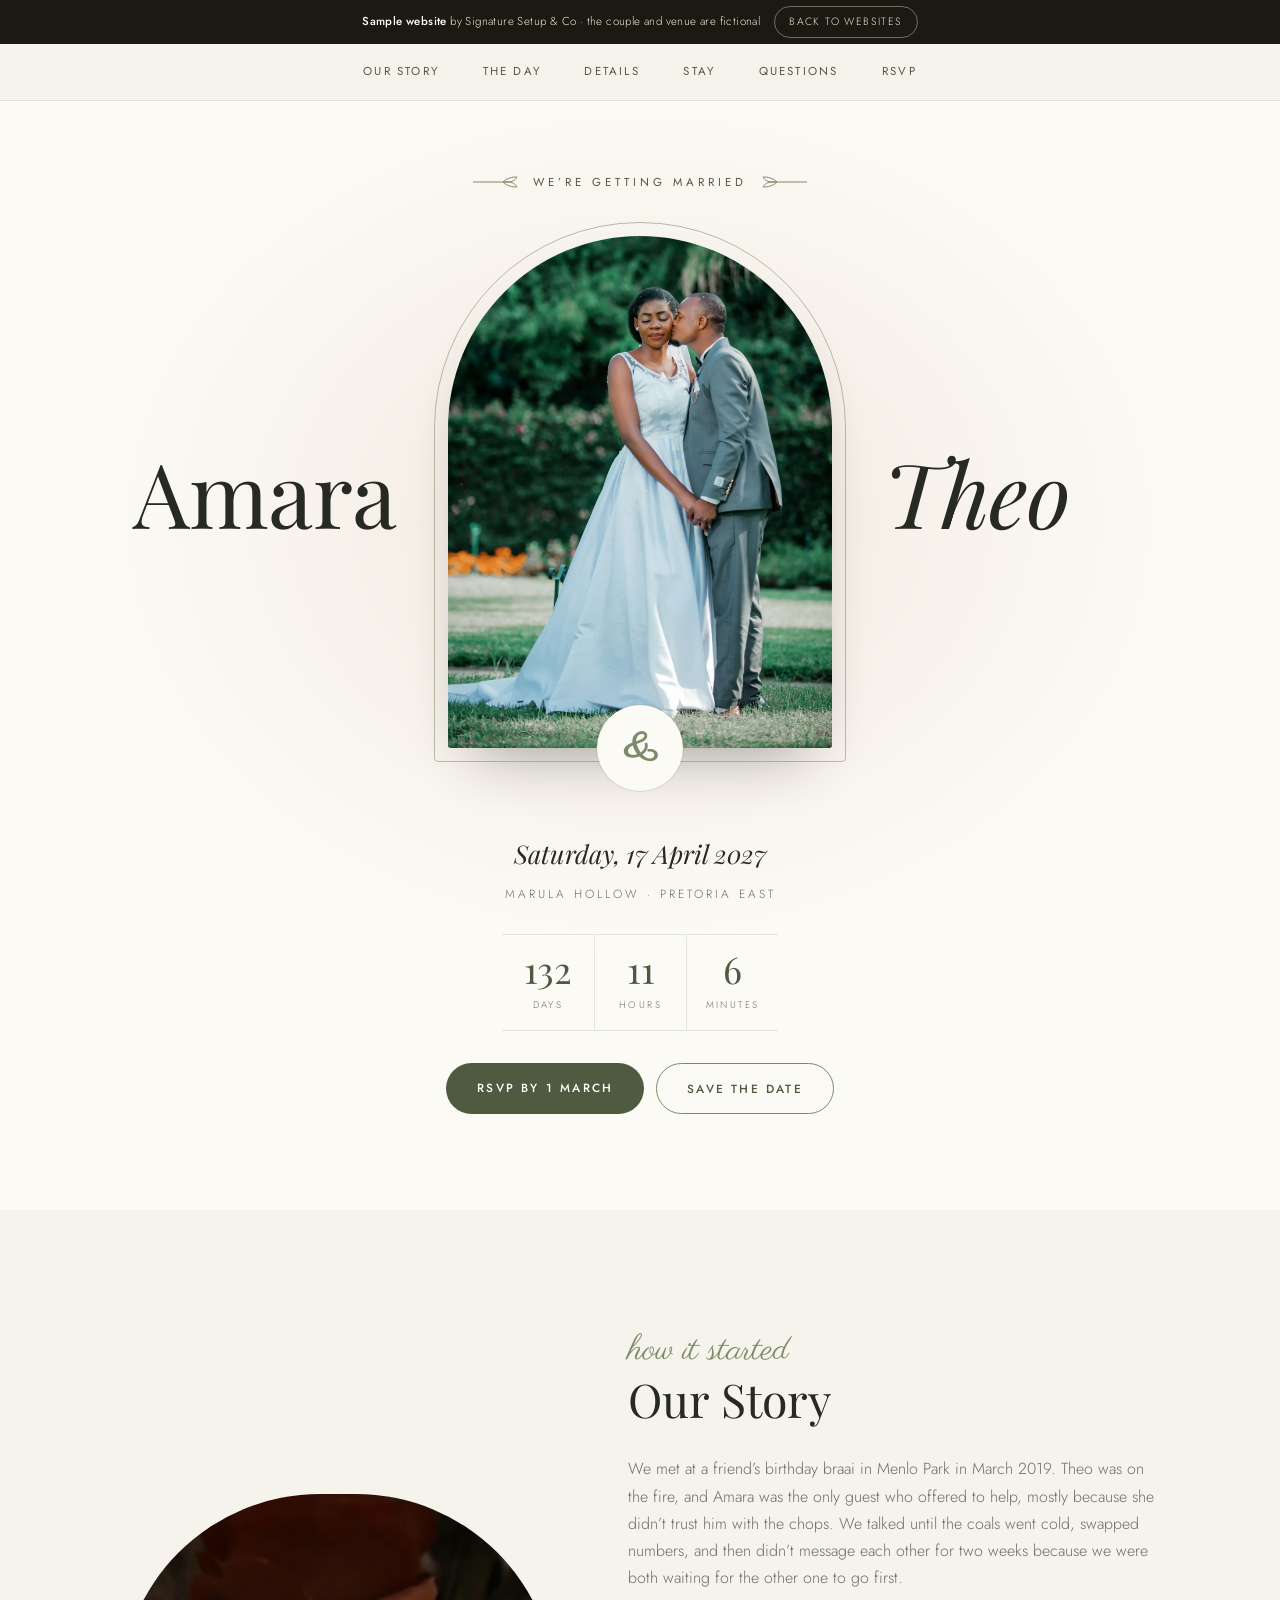
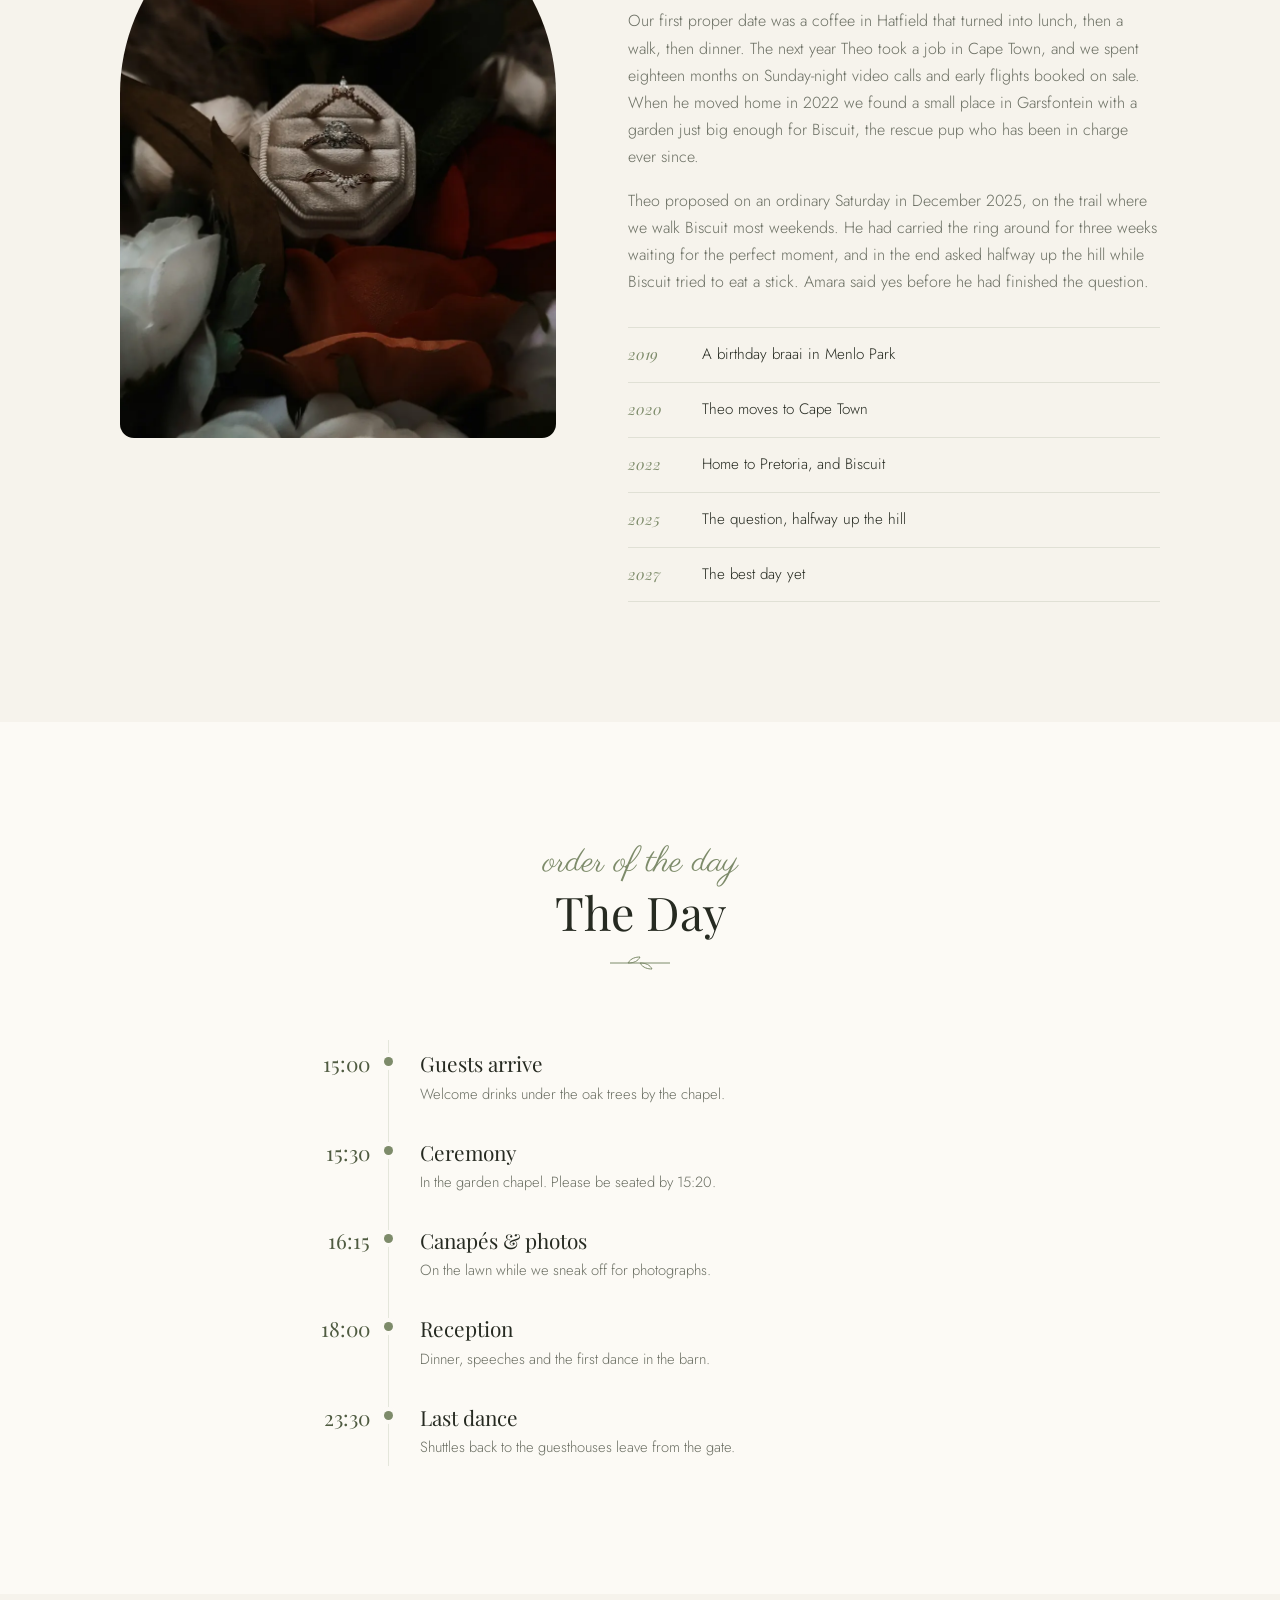
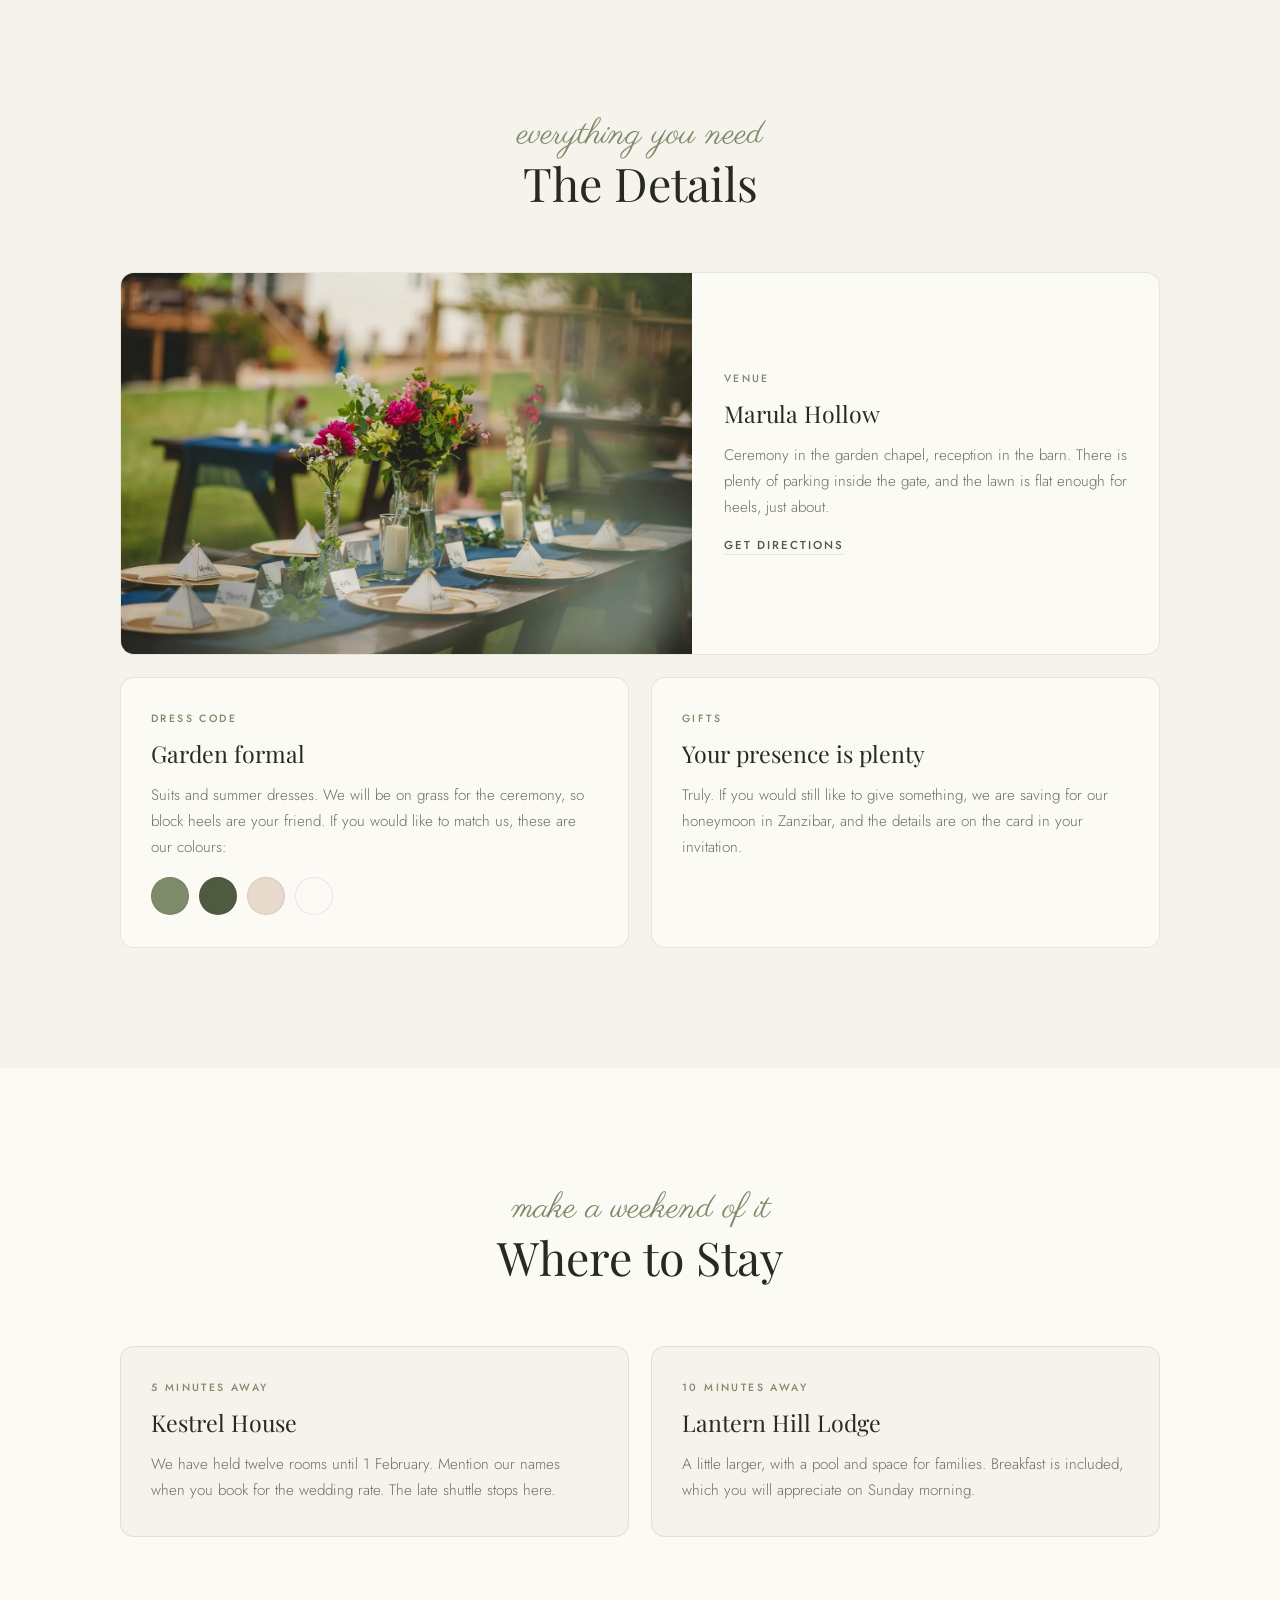
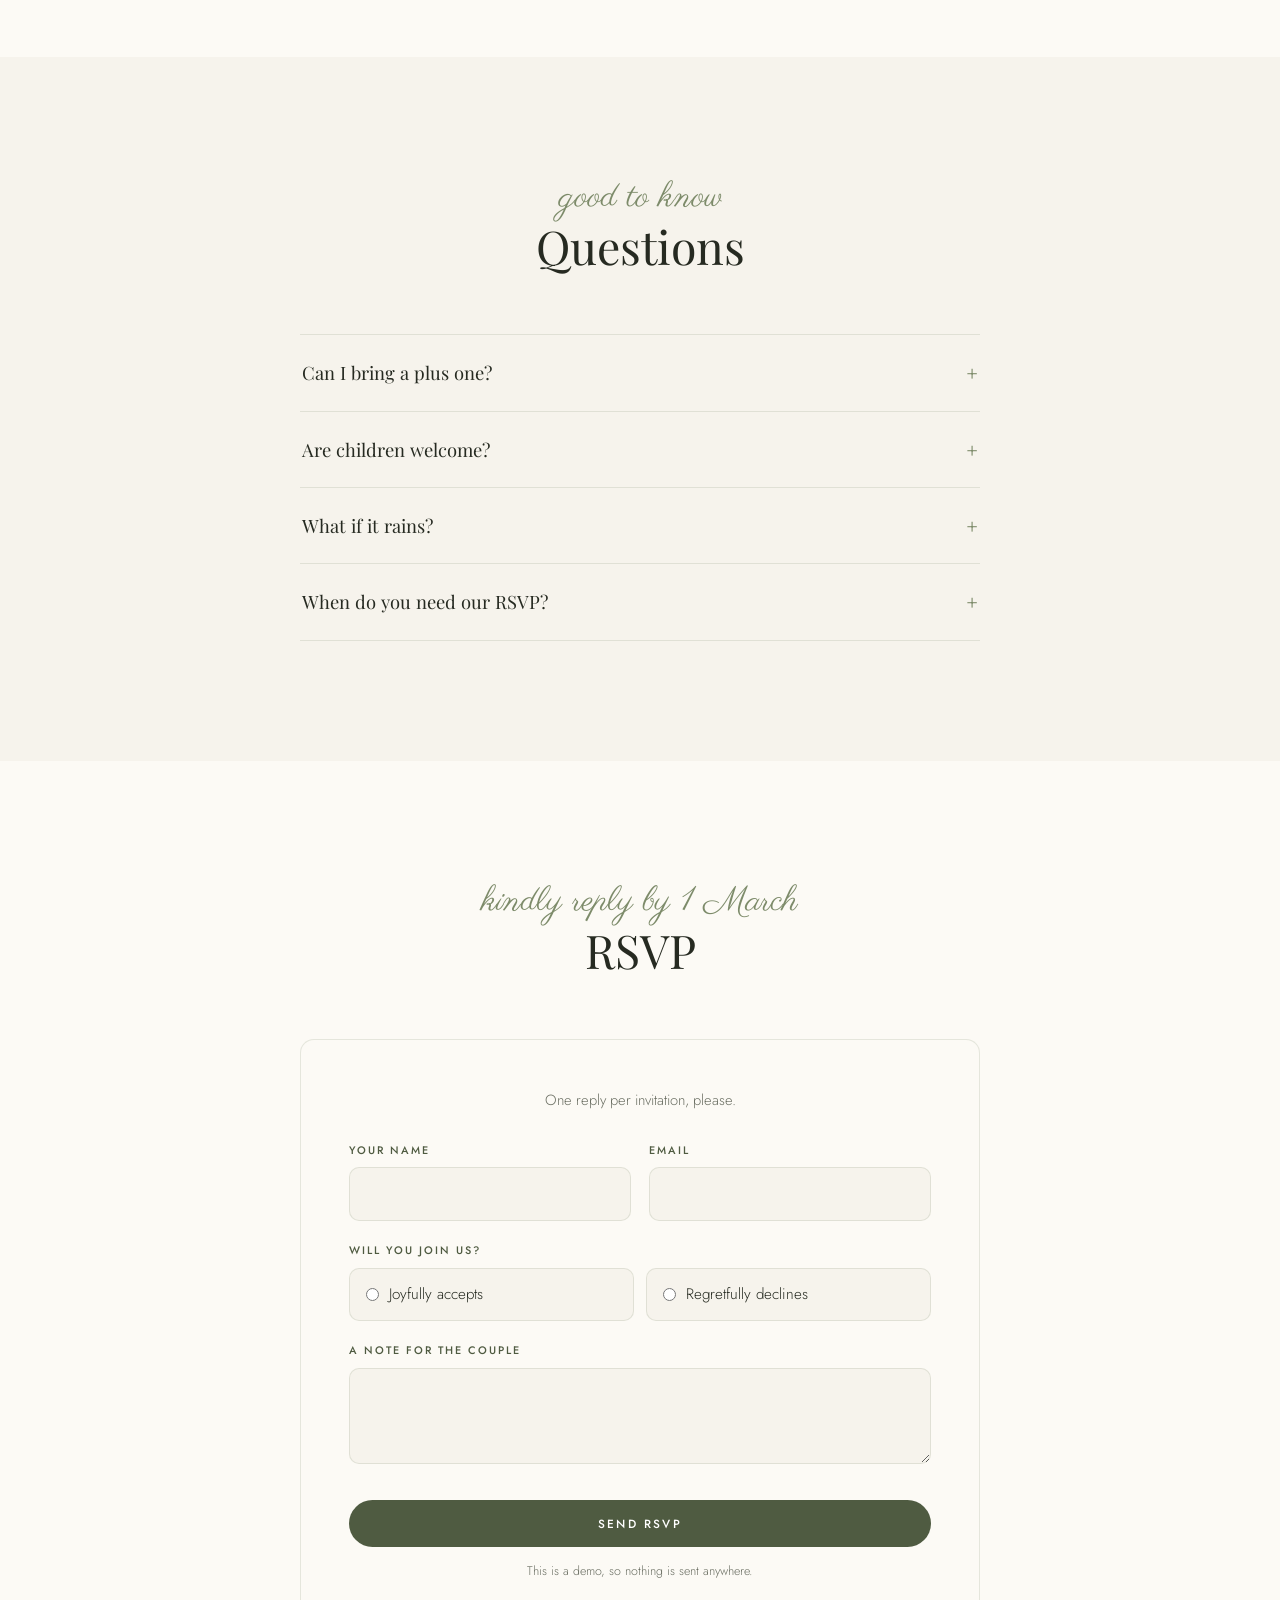
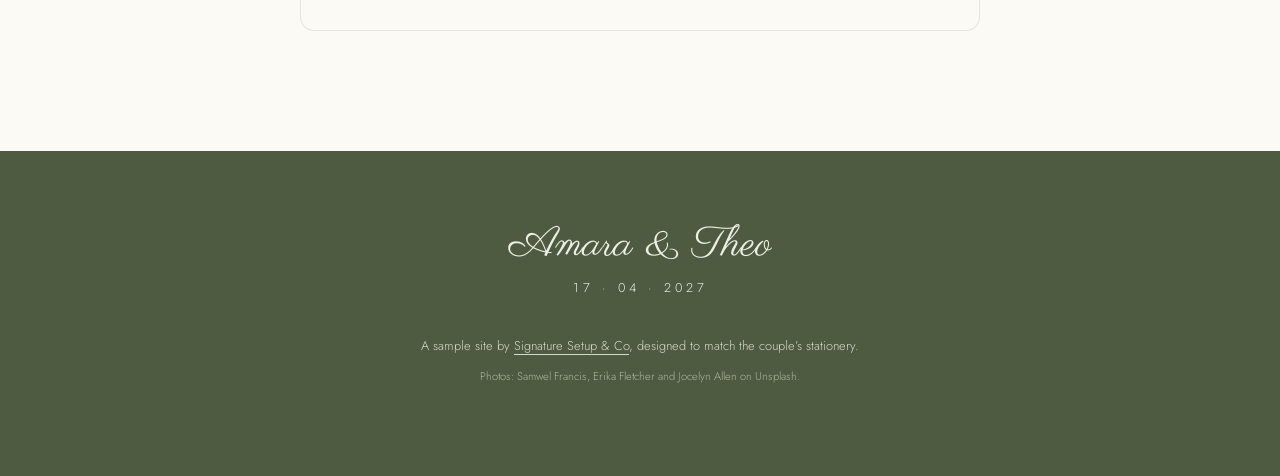
==== demo/index.html @ 8e86a5a4 "Make the demo nav a proper menu on phones Up to 760px the row of section links, which ran off the sc" ====
<!DOCTYPE html>
<html lang="en-ZA">
<head>
    <meta charset="UTF-8">
    <meta name="viewport" content="width=device-width, initial-scale=1.0">
    <title>Amara &amp; Theo &middot; 17 April 2027 &middot; Sample wedding website</title>
    <!-- A sample site: the couple, venue and guesthouses are fictional, so it
         must never be indexed or listed in sitemap.xml. -->
    <meta name="robots" content="noindex">
    <meta name="description" content="A sample wedding website by Signature Setup &amp; Co. The couple and venue are fictional.">
    <meta name="theme-color" content="#f6f3ec">
    <link rel="icon" href="../media/logo.svg" type="image/svg+xml">
    <link rel="preconnect" href="https://fonts.googleapis.com">
    <link rel="preconnect" href="https://fonts.gstatic.com" crossorigin>
    <link href="https://fonts.googleapis.com/css2?family=Jost:wght@300;400;500&family=Parisienne&family=Playfair+Display:ital,wght@0,400;0,500;1,400&display=swap" rel="stylesheet">
    <style>
        :root {
            --cream: #f6f3ec;
            --paper: #fcfaf5;
            --sage: #7d8b6a;
            --sage-deep: #4f5b41;
            --sage-soft: rgba(125, 139, 106, 0.18);
            --ink: #262a21;
            --muted: #6b6f63;
            --blush: #e8d9cc;
            --serif: 'Playfair Display', Georgia, serif;
            --sans: 'Jost', system-ui, sans-serif;
            --script: 'Parisienne', cursive;
            --radius: 14px;
            --demo-bar: 44px;
        }

        *, *::before, *::after { box-sizing: border-box; margin: 0; padding: 0; }

        html { scroll-behavior: smooth; scroll-padding-top: calc(var(--demo-bar) + 64px); }

        @media (prefers-reduced-motion: reduce) { html { scroll-behavior: auto; } }

        body {
            font-family: var(--sans);
            font-weight: 300;
            color: var(--ink);
            background-color: var(--cream);
            line-height: 1.7;
            -webkit-font-smoothing: antialiased;
        }

        img { display: block; max-width: 100%; }
        a { color: inherit; }

        /* ---------- Demo bar: always says what this is ---------- */
        .demo-bar {
            position: fixed;
            inset: 0 0 auto 0;
            z-index: 50;
            height: var(--demo-bar);
            display: flex;
            align-items: center;
            justify-content: center;
            gap: 14px;
            padding: 0 16px;
            background-color: #1c1913;
            color: #efe6d4;
            font-size: 0.72rem;
            letter-spacing: 0.4px;
        }

        .demo-bar p { white-space: nowrap; overflow: hidden; text-overflow: ellipsis; }
        .demo-bar strong { font-weight: 500; color: #fff; }

        .demo-bar a {
            flex-shrink: 0;
            padding: 6px 14px;
            border: 1px solid rgba(239, 230, 212, 0.4);
            border-radius: 999px;
            text-decoration: none;
            font-size: 0.66rem;
            letter-spacing: 1.4px;
            text-transform: uppercase;
        }

        .demo-bar a:hover { background-color: rgba(239, 230, 212, 0.12); }

        @media (max-width: 560px) { .demo-bar .long { display: none; } }

        /* ---------- Section nav ----------
           Desktop: one centred row of links. Up to 760px: the couple's
           initials and a Menu button, which opens the links as a full-width
           list under the bar. */
        .site-nav {
            position: sticky;
            top: var(--demo-bar);
            z-index: 40;
            margin-top: var(--demo-bar);
            background-color: rgba(246, 243, 236, 0.92);
            -webkit-backdrop-filter: blur(10px);
            backdrop-filter: blur(10px);
            border-bottom: 1px solid var(--sage-soft);
        }

        .nav-brand,
        .nav-toggle { display: none; }

        .site-nav ul {
            display: flex;
            justify-content: center;
            gap: clamp(18px, 3.4vw, 44px);
            list-style: none;
            padding: 0 16px;
        }

        .site-nav ul a {
            display: block;
            padding: 18px 0;
            font-size: 0.72rem;
            font-weight: 400;
            letter-spacing: 2.2px;
            text-transform: uppercase;
            text-decoration: none;
            white-space: nowrap;
            color: var(--sage-deep);
        }

        .site-nav ul a:hover { color: var(--ink); }

        @media (max-width: 760px) {
            .nav-inner {
                display: flex;
                align-items: center;
                justify-content: space-between;
                height: 56px;
                padding: 0 18px;
            }

            .nav-brand {
                display: block;
                font-family: var(--script);
                font-size: 1.7rem;
                line-height: 1;
                color: var(--sage-deep);
                text-decoration: none;
            }

            .nav-brand span { color: var(--sage); font-size: 0.8em; padding: 0 2px; }

            .nav-toggle {
                display: inline-flex;
                align-items: center;
                gap: 10px;
                padding: 8px 2px;
                background: none;
                border: 0;
                font-family: var(--sans);
                font-size: 0.7rem;
                font-weight: 500;
                letter-spacing: 2.2px;
                text-transform: uppercase;
                color: var(--sage-deep);
                cursor: pointer;
            }

            /* two lines that cross into an X when open */
            .nav-toggle .bars {
                position: relative;
                width: 20px;
                height: 10px;
            }

            .nav-toggle .bars::before,
            .nav-toggle .bars::after {
                content: "";
                position: absolute;
                left: 0;
                right: 0;
                height: 1.5px;
                background-color: currentColor;
                transition: transform 0.3s ease, top 0.3s ease;
            }

            .nav-toggle .bars::before { top: 0; }
            .nav-toggle .bars::after { top: 8.5px; }

            .nav-toggle[aria-expanded="true"] .bars::before { top: 4.25px; transform: rotate(45deg); }
            .nav-toggle[aria-expanded="true"] .bars::after { top: 4.25px; transform: rotate(-45deg); }

            .site-nav ul {
                position: absolute;
                top: 100%;
                left: 0;
                right: 0;
                display: block;
                padding: 6px 0 14px;
                background-color: var(--cream);
                border-bottom: 1px solid var(--sage-soft);
                box-shadow: 0 18px 30px -18px rgba(38, 42, 33, 0.35);
                opacity: 0;
                visibility: hidden;
                transform: translateY(-6px);
                transition: opacity 0.25s ease, transform 0.25s ease, visibility 0s linear 0.25s;
            }

            .site-nav.open ul {
                opacity: 1;
                visibility: visible;
                transform: none;
                transition-delay: 0s;
            }

            .site-nav ul a {
                padding: 14px 18px;
                font-size: 0.8rem;
                border-bottom: 1px solid var(--sage-soft);
            }

            .site-nav li:last-child a { border-bottom: 0; }
        }

        /* ---------- Hero ----------
           Editorial layout: an arched portrait in the middle with a fine
           offset frame, the two names set either side, the ampersand tucked
           into the foot of the arch. Phones: arch on top, names beneath. */
        .hero {
            position: relative;
            overflow: hidden;
            padding: clamp(40px, 6vw, 72px) 20px clamp(64px, 8vw, 96px);
            text-align: center;
            background:
                radial-gradient(60% 55% at 50% 38%, rgba(232, 217, 204, 0.55), transparent 70%),
                var(--paper);
        }

        .kicker {
            display: flex;
            align-items: center;
            justify-content: center;
            gap: 14px;
            font-size: 0.72rem;
            font-weight: 400;
            letter-spacing: 4px;
            text-transform: uppercase;
            color: var(--sage-deep);
        }

        .kicker svg { width: 46px; height: 14px; color: var(--sage); flex-shrink: 0; }
        .kicker svg.flip { transform: scaleX(-1); }

        .hero-stage {
            display: grid;
            grid-template-columns: 1fr auto 1fr;
            grid-template-areas: "n1 photo n2";
            align-items: center;
            column-gap: clamp(28px, 4vw, 64px);
            max-width: 1180px;
            margin: clamp(28px, 4vw, 44px) auto 0;
        }

        /* The spans are grid items; the h1 still carries the full names. */
        .hero-names { display: contents; }

        .hero-names .n1,
        .hero-names .n2 {
            font-family: var(--serif);
            font-weight: 400;
            font-size: clamp(3rem, 7vw, 6.2rem);
            line-height: 1;
            letter-spacing: -0.5px;
            color: var(--ink);
        }

        .hero-names .n1 { grid-area: n1; justify-self: end; }
        .hero-names .n2 { grid-area: n2; justify-self: start; font-style: italic; }

        .hero-arch {
            grid-area: photo;
            position: relative;
            width: clamp(260px, 30vw, 400px);
        }

        /* the offset frame */
        .hero-arch::before {
            content: "";
            position: absolute;
            inset: -14px;
            border: 1px solid var(--sage);
            border-radius: 999px 999px 22px 22px;
            opacity: 0.55;
            pointer-events: none;
        }

        .hero-arch img {
            width: 100%;
            height: auto;
            aspect-ratio: 3 / 4;
            object-fit: cover;
            object-position: 64% 22%;
            border-radius: 999px 999px 14px 14px;
            box-shadow: 0 30px 60px -28px rgba(38, 42, 33, 0.45);
        }

        .hero-names .amp {
            grid-area: photo;
            align-self: end;
            justify-self: center;
            position: relative;
            z-index: 2;
            display: grid;
            place-items: center;
            width: 86px;
            height: 86px;
            margin-bottom: -43px;
            border-radius: 50%;
            background-color: var(--paper);
            box-shadow: 0 0 0 1px var(--sage-soft);
            font-family: var(--script);
            font-size: 2.6rem;
            line-height: 1;
            color: var(--sage);
        }

        .hero-meta { margin-top: clamp(64px, 7vw, 84px); }

        .hero-date {
            font-family: var(--serif);
            font-style: italic;
            font-size: clamp(1.25rem, 2.4vw, 1.6rem);
            color: var(--ink);
        }

        .hero-place {
            margin-top: 8px;
            font-size: 0.74rem;
            letter-spacing: 3px;
            text-transform: uppercase;
            color: var(--muted);
        }

        .countdown {
            display: inline-flex;
            justify-content: center;
            margin-top: 30px;
            list-style: none;
            border-top: 1px solid var(--sage-soft);
            border-bottom: 1px solid var(--sage-soft);
        }

        .countdown li { min-width: 92px; padding: 14px 10px; }
        .countdown li + li { border-left: 1px solid var(--sage-soft); }

        .countdown .num {
            display: block;
            font-family: var(--serif);
            font-size: clamp(1.7rem, 3.6vw, 2.3rem);
            line-height: 1.1;
            color: var(--sage-deep);
        }

        .countdown .unit {
            font-size: 0.6rem;
            letter-spacing: 2.4px;
            text-transform: uppercase;
            color: var(--muted);
        }

        .hero-actions {
            display: flex;
            flex-wrap: wrap;
            justify-content: center;
            gap: 12px;
            margin-top: 32px;
        }

        /* Gentle entrance, skipped for anyone who asks for less motion */
        @media (prefers-reduced-motion: no-preference) {
            .hero-arch, .hero-names .n1, .hero-names .n2, .hero-meta {
                animation: rise 1s cubic-bezier(0.2, 0.65, 0.25, 1) both;
            }
            .hero-names .n1 { animation-delay: 0.15s; }
            .hero-names .n2 { animation-delay: 0.25s; }
            .hero-meta { animation-delay: 0.4s; }
            @keyframes rise { from { opacity: 0; transform: translateY(18px); } }
        }

        @media (max-width: 760px) {
            .hero-stage {
                grid-template-areas:
                    "photo photo photo"
                    "n1 . n2";
                column-gap: 0;
            }
            .hero-arch { justify-self: center; width: min(78vw, 320px); }
            .hero-names .n1, .hero-names .n2 { font-size: clamp(2.6rem, 12vw, 3.4rem); margin-top: 58px; }
            .hero-names .n1 { padding-right: 12px; }
            .hero-names .n2 { padding-left: 12px; }
            .hero-names .amp { grid-row: 1; width: 72px; height: 72px; margin-bottom: -36px; font-size: 2.2rem; }
            .hero-meta { margin-top: 30px; }
            .countdown li { min-width: 78px; }
        }

        /* ---------- Buttons ---------- */
        .btn {
            display: inline-block;
            padding: 14px 30px;
            border: 1px solid transparent;
            border-radius: 999px;
            font-family: var(--sans);
            font-size: 0.74rem;
            font-weight: 500;
            letter-spacing: 2.2px;
            text-transform: uppercase;
            text-decoration: none;
            cursor: pointer;
            transition: background-color 0.3s ease, color 0.3s ease, border-color 0.3s ease;
        }

        .btn-solid { background-color: var(--sage-deep); color: #fff; }
        .btn-solid:hover { background-color: var(--ink); }

        .btn-line { border-color: var(--sage); color: var(--sage-deep); background: none; }
        .btn-line:hover { background-color: var(--sage-soft); }

        .btn:focus-visible,
        .site-nav a:focus-visible,
        .nav-toggle:focus-visible,
        summary:focus-visible { outline: 2px solid var(--sage); outline-offset: 3px; }

        /* ---------- Sections ---------- */
        section { padding: clamp(72px, 10vw, 120px) 20px; }

        .alt { background-color: var(--paper); }

        .wrap { max-width: 1040px; margin: 0 auto; }
        .narrow { max-width: 680px; margin: 0 auto; }

        .head { text-align: center; margin-bottom: clamp(36px, 6vw, 60px); }

        .head .script {
            display: block;
            font-family: var(--script);
            font-size: clamp(1.6rem, 4vw, 2.2rem);
            color: var(--sage);
            line-height: 1.2;
        }

        .head h2 {
            font-family: var(--serif);
            font-weight: 400;
            font-size: clamp(2rem, 5vw, 2.9rem);
            line-height: 1.2;
        }

        .sprig {
            display: block;
            width: 64px;
            height: 18px;
            margin: 14px auto 0;
            color: var(--sage);
        }

        p + p { margin-top: 1rem; }

        /* ---------- Story ---------- */
        .story {
            display: grid;
            grid-template-columns: 0.9fr 1.1fr;
            gap: clamp(32px, 6vw, 72px);
            align-items: center;
        }

        .story img {
            width: 100%;
            height: auto;
            aspect-ratio: 4 / 5;
            object-fit: cover;
            border-radius: 200px 200px var(--radius) var(--radius);
        }

        .story-text { font-size: 1rem; color: var(--muted); }

        .milestones { list-style: none; margin-top: 2rem; border-top: 1px solid var(--sage-soft); }

        .milestones li {
            display: flex;
            gap: 18px;
            padding: 14px 0;
            border-bottom: 1px solid var(--sage-soft);
            font-size: 0.95rem;
            color: var(--ink);
        }

        .milestones .yr {
            flex-shrink: 0;
            width: 56px;
            font-family: var(--serif);
            font-style: italic;
            color: var(--sage);
        }

        @media (max-width: 760px) {
            .story { grid-template-columns: 1fr; }
            .story img { max-width: 380px; margin: 0 auto; }
        }

        /* ---------- Schedule ---------- */
        .schedule { list-style: none; position: relative; }

        .schedule::before {
            content: "";
            position: absolute;
            top: 8px;
            bottom: 8px;
            left: 88px;
            width: 1px;
            background-color: var(--sage-soft);
        }

        .schedule li {
            position: relative;
            display: grid;
            grid-template-columns: 88px 1fr;
            gap: 32px;
            padding: 14px 0;
        }

        .schedule li::before {
            content: "";
            position: absolute;
            left: 84px;
            top: 25px;
            width: 9px;
            height: 9px;
            border-radius: 50%;
            background-color: var(--sage);
            box-shadow: 0 0 0 4px var(--cream);
        }

        .alt .schedule li::before { box-shadow: 0 0 0 4px var(--paper); }

        .schedule time {
            font-family: var(--serif);
            font-size: 1.3rem;
            color: var(--sage-deep);
            text-align: right;
            padding-right: 18px;
        }

        .schedule h3 { font-family: var(--serif); font-weight: 400; font-size: 1.3rem; }
        .schedule p { font-size: 0.92rem; color: var(--muted); }

        @media (max-width: 520px) {
            .schedule::before { left: 64px; }
            .schedule li { grid-template-columns: 64px 1fr; gap: 24px; }
            .schedule li::before { left: 60px; }
            .schedule time { font-size: 1.05rem; padding-right: 14px; }
        }

        /* ---------- Details cards ---------- */
        .cards {
            display: grid;
            grid-template-columns: repeat(2, minmax(0, 1fr));
            gap: 22px;
        }

        @media (max-width: 760px) { .cards { grid-template-columns: 1fr; } }

        .card {
            padding: 32px 30px;
            background-color: var(--paper);
            border: 1px solid var(--sage-soft);
            border-radius: var(--radius);
        }

        .alt .card { background-color: var(--cream); }

        .card h3 {
            font-family: var(--serif);
            font-weight: 400;
            font-size: 1.45rem;
            margin-bottom: 0.6rem;
        }

        .card p { font-size: 0.95rem; color: var(--muted); }

        .card .label {
            display: block;
            margin-bottom: 6px;
            font-size: 0.66rem;
            font-weight: 500;
            letter-spacing: 2.4px;
            text-transform: uppercase;
            color: var(--sage);
        }

        .card--wide { grid-column: 1 / -1; padding: 0; overflow: hidden; display: grid; grid-template-columns: 1.1fr 0.9fr; }
        .card--wide img { width: 100%; height: 100%; min-height: 260px; object-fit: cover; }
        .card--wide .card-body { padding: 36px 32px; align-self: center; }

        @media (max-width: 760px) { .card--wide { grid-template-columns: 1fr; } }

        .swatches { display: flex; gap: 10px; margin-top: 16px; list-style: none; }

        .swatches li {
            width: 38px;
            height: 38px;
            border-radius: 50%;
            border: 1px solid rgba(0, 0, 0, 0.08);
        }

        .text-link {
            display: inline-block;
            margin-top: 16px;
            font-size: 0.72rem;
            font-weight: 500;
            letter-spacing: 2px;
            text-transform: uppercase;
            color: var(--sage-deep);
            text-decoration: underline;
            text-underline-offset: 5px;
            text-decoration-color: var(--sage-soft);
            background: none;
            border: 0;
            cursor: pointer;
            font-family: var(--sans);
        }

        .text-link:hover { text-decoration-color: currentColor; }

        /* ---------- FAQ ---------- */
        .faq { border-top: 1px solid var(--sage-soft); }
        .faq details { border-bottom: 1px solid var(--sage-soft); }

        .faq summary {
            display: flex;
            justify-content: space-between;
            align-items: center;
            gap: 16px;
            padding: 20px 2px;
            font-family: var(--serif);
            font-size: 1.15rem;
            cursor: pointer;
            list-style: none;
        }

        .faq summary::-webkit-details-marker { display: none; }

        .faq summary::after {
            content: "+";
            font-family: var(--sans);
            font-size: 1.3rem;
            font-weight: 300;
            color: var(--sage);
        }

        .faq details[open] summary::after { content: "\2013"; }

        .faq details p { padding: 0 2px 22px; color: var(--muted); font-size: 0.95rem; }

        /* ---------- RSVP ---------- */
        .rsvp {
            padding: clamp(28px, 5vw, 48px);
            background-color: var(--paper);
            border: 1px solid var(--sage-soft);
            border-radius: var(--radius);
        }

        .rsvp-note { text-align: center; color: var(--muted); font-size: 0.92rem; margin-bottom: 28px; }

        .field { margin-bottom: 20px; }

        .row { display: grid; grid-template-columns: 1fr 1fr; gap: 18px; }
        @media (max-width: 560px) { .row { grid-template-columns: 1fr; } }

        .field > label,
        .field legend {
            display: block;
            margin-bottom: 8px;
            font-size: 0.68rem;
            font-weight: 500;
            letter-spacing: 2px;
            text-transform: uppercase;
            color: var(--sage-deep);
        }

        fieldset { border: 0; }

        input[type="text"], input[type="email"], select, textarea {
            width: 100%;
            padding: 13px 15px;
            font: inherit;
            font-size: 0.95rem;
            color: var(--ink);
            background-color: var(--cream);
            border: 1px solid var(--sage-soft);
            border-radius: 10px;
        }

        input:focus, select:focus, textarea:focus {
            outline: none;
            border-color: var(--sage);
            box-shadow: 0 0 0 3px var(--sage-soft);
        }

        textarea { resize: vertical; min-height: 96px; }

        .choice { display: flex; gap: 12px; flex-wrap: wrap; }

        .choice label {
            flex: 1;
            min-width: 150px;
            display: flex;
            align-items: center;
            gap: 10px;
            padding: 13px 16px;
            background-color: var(--cream);
            border: 1px solid var(--sage-soft);
            border-radius: 10px;
            cursor: pointer;
            font-size: 0.95rem;
        }

        .choice input { accent-color: var(--sage-deep); }

        .choice label:has(input:checked) { border-color: var(--sage); background-color: #eef0e7; }

        .attending-only[hidden] { display: none; }

        .rsvp .btn { width: 100%; margin-top: 8px; }

        .rsvp-done { text-align: center; padding: 20px 0; }

        .rsvp-done .script { font-family: var(--script); font-size: 2.4rem; color: var(--sage); line-height: 1.2; }
        .rsvp-done p { color: var(--muted); }

        .demo-flag {
            display: block;
            margin-top: 14px;
            text-align: center;
            font-size: 0.78rem;
            color: var(--muted);
        }

        /* ---------- Footer ---------- */
        footer {
            padding: 70px 20px 90px;
            text-align: center;
            background-color: var(--sage-deep);
            color: #eef0e7;
        }

        footer .names { font-family: var(--script); font-size: 2.6rem; line-height: 1.2; }
        footer .date { letter-spacing: 4px; font-size: 0.8rem; margin-top: 6px; }

        footer .made {
            margin-top: 36px;
            font-size: 0.8rem;
            opacity: 0.85;
        }

        footer .made a { text-underline-offset: 4px; }

        footer .credits { margin-top: 10px; font-size: 0.7rem; opacity: 0.6; }
    </style>
</head>
<body>

<div class="demo-bar" role="note">
    <p><strong>Sample website</strong><span class="long"> by Signature Setup &amp; Co &middot; the couple and venue are fictional</span></p>
    <a href="../websites.html">Back to Websites</a>
</div>

<nav class="site-nav" aria-label="Sections">
    <div class="nav-inner">
        <a href="#top" class="nav-brand" aria-label="Amara and Theo, back to top">A<span>&amp;</span>T</a>
        <button type="button" class="nav-toggle" aria-expanded="false" aria-controls="navList">
            <span class="bars" aria-hidden="true"></span>Menu
        </button>
        <ul id="navList">
            <li><a href="#story">Our Story</a></li>
            <li><a href="#day">The Day</a></li>
            <li><a href="#details">Details</a></li>
            <li><a href="#stay">Stay</a></li>
            <li><a href="#faq">Questions</a></li>
            <li><a href="#rsvp">RSVP</a></li>
        </ul>
    </div>
</nav>

<main>

<header class="hero" id="top">
    <p class="kicker">
        <svg viewBox="0 0 46 14" fill="none" stroke="currentColor" stroke-width="1" aria-hidden="true"><path d="M0 7h30"/><path d="M30 7c4-4 9-5 14-5-2 4-7 6-14 5zM30 7c4 4 9 5 14 5-2-4-7-6-14-5z"/></svg>
        We&rsquo;re getting married
        <svg class="flip" viewBox="0 0 46 14" fill="none" stroke="currentColor" stroke-width="1" aria-hidden="true"><path d="M0 7h30"/><path d="M30 7c4-4 9-5 14-5-2 4-7 6-14 5zM30 7c4 4 9 5 14 5-2-4-7-6-14-5z"/></svg>
    </p>
    <div class="hero-stage">
        <figure class="hero-arch">
            <img src="img/couple.webp" alt="Amara and Theo in a garden, holding hands" width="1400" height="1762" fetchpriority="high">
        </figure>
        <h1 class="hero-names"><span class="n1">Amara</span><span class="amp">&amp;</span><span class="n2">Theo</span></h1>
    </div>
    <div class="hero-meta">
        <p class="hero-date">Saturday, 17 April 2027</p>
        <p class="hero-place">Marula Hollow &middot; Pretoria East</p>
        <ul class="countdown" id="countdown" aria-label="Time until the wedding">
            <li><span class="num" data-unit="days">&ndash;</span><span class="unit">Days</span></li>
            <li><span class="num" data-unit="hours">&ndash;</span><span class="unit">Hours</span></li>
            <li><span class="num" data-unit="minutes">&ndash;</span><span class="unit">Minutes</span></li>
        </ul>
        <div class="hero-actions">
            <a href="#rsvp" class="btn btn-solid">RSVP by 1 March</a>
            <button type="button" class="btn btn-line" id="addToCalendar">Save the date</button>
        </div>
    </div>
</header>

<!-- STORY -->
<section id="story">
    <div class="wrap story">
        <img src="img/rings.webp" alt="Two engagement rings in a velvet box among roses" width="900" height="1096" loading="lazy" decoding="async">
        <div>
            <div class="head" style="text-align:left;margin-bottom:28px">
                <span class="script">how it started</span>
                <h2>Our Story</h2>
            </div>
            <div class="story-text">
                <p>We met at a friend&rsquo;s birthday braai in Menlo Park in March 2019. Theo was on the fire,
                and Amara was the only guest who offered to help, mostly because she didn&rsquo;t trust him with
                the chops. We talked until the coals went cold, swapped numbers, and then didn&rsquo;t message
                each other for two weeks because we were both waiting for the other one to go first.</p>
                <p>Our first proper date was a coffee in Hatfield that turned into lunch, then a walk, then
                dinner. The next year Theo took a job in Cape Town, and we spent eighteen months on Sunday-night
                video calls and early flights booked on sale. When he moved home in 2022 we found a small place
                in Garsfontein with a garden just big enough for Biscuit, the rescue pup who has been in charge
                ever since.</p>
                <p>Theo proposed on an ordinary Saturday in December 2025, on the trail where we walk Biscuit
                most weekends. He had carried the ring around for three weeks waiting for the perfect moment,
                and in the end asked halfway up the hill while Biscuit tried to eat a stick. Amara said yes
                before he had finished the question.</p>
            </div>
            <ul class="milestones">
                <li><span class="yr">2019</span>A birthday braai in Menlo Park</li>
                <li><span class="yr">2020</span>Theo moves to Cape Town</li>
                <li><span class="yr">2022</span>Home to Pretoria, and Biscuit</li>
                <li><span class="yr">2025</span>The question, halfway up the hill</li>
                <li><span class="yr">2027</span>The best day yet</li>
            </ul>
        </div>
    </div>
</section>

<!-- THE DAY -->
<section id="day" class="alt">
    <div class="narrow">
        <div class="head">
            <span class="script">order of the day</span>
            <h2>The Day</h2>
            <svg class="sprig" viewBox="0 0 64 18" fill="none" stroke="currentColor" stroke-width="1" aria-hidden="true"><path d="M2 9h60"/><path d="M20 9c3-5 8-6 12-6-2 4-6 6-12 6zM32 9c3 5 8 6 12 6-2-4-6-6-12-6z"/></svg>
        </div>
        <ol class="schedule">
            <li><time>15:00</time><div><h3>Guests arrive</h3><p>Welcome drinks under the oak trees by the chapel.</p></div></li>
            <li><time>15:30</time><div><h3>Ceremony</h3><p>In the garden chapel. Please be seated by 15:20.</p></div></li>
            <li><time>16:15</time><div><h3>Canap&eacute;s &amp; photos</h3><p>On the lawn while we sneak off for photographs.</p></div></li>
            <li><time>18:00</time><div><h3>Reception</h3><p>Dinner, speeches and the first dance in the barn.</p></div></li>
            <li><time>23:30</time><div><h3>Last dance</h3><p>Shuttles back to the guesthouses leave from the gate.</p></div></li>
        </ol>
    </div>
</section>

<!-- DETAILS -->
<section id="details">
    <div class="wrap">
        <div class="head">
            <span class="script">everything you need</span>
            <h2>The Details</h2>
        </div>
        <div class="cards">
            <article class="card card--wide">
                <img src="img/reception.webp" alt="Garden reception tables set with flowers and candles" width="1400" height="935" loading="lazy" decoding="async">
                <div class="card-body">
                    <span class="label">Venue</span>
                    <h3>Marula Hollow</h3>
                    <p>Ceremony in the garden chapel, reception in the barn. There is plenty of parking inside the
                    gate, and the lawn is flat enough for heels, just about.</p>
                    <button type="button" class="text-link" data-demo-note="On a real site this opens the venue in Google Maps.">Get directions</button>
                </div>
            </article>
            <article class="card">
                <span class="label">Dress code</span>
                <h3>Garden formal</h3>
                <p>Suits and summer dresses. We will be on grass for the ceremony, so block heels are your friend.
                If you would like to match us, these are our colours:</p>
                <ul class="swatches" aria-label="Wedding colours: sage, olive, blush and cream">
                    <li style="background:#7d8b6a"></li>
                    <li style="background:#4f5b41"></li>
                    <li style="background:#e8d9cc"></li>
                    <li style="background:#fcfaf5"></li>
                </ul>
            </article>
            <article class="card">
                <span class="label">Gifts</span>
                <h3>Your presence is plenty</h3>
                <p>Truly. If you would still like to give something, we are saving for our honeymoon in
                Zanzibar, and the details are on the card in your invitation.</p>
            </article>
        </div>
    </div>
</section>

<!-- STAY -->
<section id="stay" class="alt">
    <div class="wrap">
        <div class="head">
            <span class="script">make a weekend of it</span>
            <h2>Where to Stay</h2>
        </div>
        <div class="cards">
            <article class="card">
                <span class="label">5 minutes away</span>
                <h3>Kestrel House</h3>
                <p>We have held twelve rooms until 1 February. Mention our names when you book for the wedding
                rate. The late shuttle stops here.</p>
            </article>
            <article class="card">
                <span class="label">10 minutes away</span>
                <h3>Lantern Hill Lodge</h3>
                <p>A little larger, with a pool and space for families. Breakfast is included, which you will
                appreciate on Sunday morning.</p>
            </article>
        </div>
    </div>
</section>

<!-- FAQ -->
<section id="faq">
    <div class="narrow">
        <div class="head">
            <span class="script">good to know</span>
            <h2>Questions</h2>
        </div>
        <div class="faq">
            <details>
                <summary>Can I bring a plus one?</summary>
                <p>If your invitation is addressed to you and a guest, absolutely. The RSVP form will ask for
                their name. Otherwise we are keeping numbers small, and thank you for understanding.</p>
            </details>
            <details>
                <summary>Are children welcome?</summary>
                <p>We love your little ones, but this will be an adults-only celebration, apart from our
                nieces and nephews in the bridal party.</p>
            </details>
            <details>
                <summary>What if it rains?</summary>
                <p>The ceremony moves into the barn and nothing else changes. April in Pretoria is usually kind.</p>
            </details>
            <details>
                <summary>When do you need our RSVP?</summary>
                <p>By 1 March 2027, so the caterers have final numbers. You can change your answer until then
                by filling in the form again.</p>
            </details>
        </div>
    </div>
</section>

<!-- RSVP -->
<section id="rsvp" class="alt">
    <div class="narrow">
        <div class="head">
            <span class="script">kindly reply by 1 March</span>
            <h2>RSVP</h2>
        </div>
        <div class="rsvp">
            <form id="rsvpForm" novalidate>
                <p class="rsvp-note">One reply per invitation, please.</p>
                <div class="row">
                    <div class="field">
                        <label for="r-name">Your name</label>
                        <input type="text" id="r-name" name="name" autocomplete="name" required>
                    </div>
                    <div class="field">
                        <label for="r-email">Email</label>
                        <input type="email" id="r-email" name="email" autocomplete="email">
                    </div>
                </div>
                <fieldset class="field">
                    <legend>Will you join us?</legend>
                    <div class="choice">
                        <label><input type="radio" name="attending" value="yes" required> Joyfully accepts</label>
                        <label><input type="radio" name="attending" value="no"> Regretfully declines</label>
                    </div>
                </fieldset>
                <div class="attending-only" hidden>
                    <div class="row">
                        <div class="field">
                            <label for="r-guest">Plus one&rsquo;s name</label>
                            <input type="text" id="r-guest" name="guest" placeholder="If invited">
                        </div>
                        <div class="field">
                            <label for="r-meal">Main course</label>
                            <select id="r-meal" name="meal">
                                <option>Slow-roasted beef</option>
                                <option>Lemon &amp; herb chicken</option>
                                <option>Wild mushroom risotto (v)</option>
                            </select>
                        </div>
                    </div>
                    <div class="field">
                        <label for="r-diet">Dietary requirements or allergies</label>
                        <input type="text" id="r-diet" name="dietary">
                    </div>
                    <div class="field">
                        <label for="r-song">A song that will get you dancing</label>
                        <input type="text" id="r-song" name="song">
                    </div>
                </div>
                <div class="field">
                    <label for="r-note">A note for the couple</label>
                    <textarea id="r-note" name="note"></textarea>
                </div>
                <button type="submit" class="btn btn-solid">Send RSVP</button>
                <span class="demo-flag">This is a demo, so nothing is sent anywhere.</span>
            </form>
            <div class="rsvp-done" id="rsvpDone" hidden tabindex="-1">
                <p class="script" id="rsvpDoneTitle">Thank you</p>
                <p id="rsvpDoneText"></p>
                <span class="demo-flag">On a real site, the couple would see this reply in their guest list.</span>
            </div>
        </div>
    </div>
</section>

</main>

<footer>
    <p class="names">Amara &amp; Theo</p>
    <p class="date">17 &middot; 04 &middot; 2027</p>
    <p class="made">A sample site by <a href="../websites.html">Signature Setup &amp; Co</a>, designed to match the couple&rsquo;s stationery.</p>
    <p class="credits">Photos: Samwel Francis, Erika Fletcher and Jocelyn Allen on Unsplash.</p>
</footer>

<script>
(function () {
  var WEDDING = new Date('2027-04-17T15:30:00+02:00');

  /* Phone menu: opens under the bar, closes on a link, Escape or a tap outside */
  var nav = document.querySelector('.site-nav');
  var navToggle = nav.querySelector('.nav-toggle');
  function setMenu(open) {
    nav.classList.toggle('open', open);
    navToggle.setAttribute('aria-expanded', String(open));
  }
  navToggle.addEventListener('click', function () {
    setMenu(!nav.classList.contains('open'));
  });
  Array.prototype.forEach.call(nav.querySelectorAll('a'), function (link) {
    link.addEventListener('click', function () { setMenu(false); });
  });
  document.addEventListener('keydown', function (event) {
    if (event.key === 'Escape' && nav.classList.contains('open')) {
      setMenu(false);
      navToggle.focus();
    }
  });
  document.addEventListener('click', function (event) {
    if (nav.classList.contains('open') && !nav.contains(event.target)) setMenu(false);
  });

  /* Countdown */
  var cells = {};
  Array.prototype.forEach.call(document.querySelectorAll('#countdown .num'), function (el) {
    cells[el.getAttribute('data-unit')] = el;
  });
  function tick() {
    var ms = Math.max(0, WEDDING - new Date());
    var mins = Math.floor(ms / 60000);
    cells.days.textContent = Math.floor(mins / 1440);
    cells.hours.textContent = Math.floor(mins / 60) % 24;
    cells.minutes.textContent = mins % 60;
  }
  tick();
  setInterval(tick, 30000);

  /* Save the date: builds an .ics file in the browser */
  document.getElementById('addToCalendar').addEventListener('click', function () {
    var ics = [
      'BEGIN:VCALENDAR', 'VERSION:2.0', 'PRODID:-//Signature Setup & Co//Sample//EN',
      'BEGIN:VEVENT',
      'UID:amara-theo-20270417@signaturesetup.co.za',
      'DTSTAMP:20260930T000000Z',
      'DTSTART:20270417T133000Z',
      'DTEND:20270417T213000Z',
      'SUMMARY:Amara & Theo\'s wedding',
      'LOCATION:Marula Hollow\\, Pretoria East',
      'DESCRIPTION:Ceremony at 15:30. Please be seated by 15:20.',
      'END:VEVENT', 'END:VCALENDAR'
    ].join('\r\n');
    var url = URL.createObjectURL(new Blob([ics], { type: 'text/calendar' }));
    var a = document.createElement('a');
    a.href = url;
    a.download = 'amara-and-theo.ics';
    document.body.appendChild(a);
    a.click();
    a.remove();
    setTimeout(function () { URL.revokeObjectURL(url); }, 1000);
  });

  /* Demo-only links explain themselves instead of going anywhere */
  Array.prototype.forEach.call(document.querySelectorAll('[data-demo-note]'), function (el) {
    el.addEventListener('click', function () {
      el.textContent = el.getAttribute('data-demo-note');
      el.disabled = true;
    });
  });

  /* RSVP: meal questions only for guests who are coming. Nothing is sent. */
  var form = document.getElementById('rsvpForm');
  var extra = form.querySelector('.attending-only');
  Array.prototype.forEach.call(form.querySelectorAll('input[name="attending"]'), function (radio) {
    radio.addEventListener('change', function () { extra.hidden = radio.value !== 'yes'; });
  });

  form.addEventListener('submit', function (event) {
    event.preventDefault();
    if (!form.checkValidity()) { form.reportValidity(); return; }
    var name = form.elements.name.value.trim().split(' ')[0];
    var coming = form.elements.attending.value === 'yes';
    document.getElementById('rsvpDoneTitle').textContent = coming ? 'See you there, ' + name : 'Thank you, ' + name;
    document.getElementById('rsvpDoneText').textContent = coming
      ? 'Your reply is in. We can\'t wait to celebrate with you on 17 April.'
      : 'We\'ll miss you, and we\'re grateful you let us know.';
    form.hidden = true;
    var done = document.getElementById('rsvpDone');
    done.hidden = false;
    done.focus();
  });
})();
</script>
<!-- Cloudflare Web Analytics --><script type='module' src='https://static.cloudflareinsights.com/beacon.min.js' data-cf-beacon='{"token": "94a2329338e34b20a14bd7a3bc524073"}'></script><!-- End Cloudflare Web Analytics -->
</body>
</html>
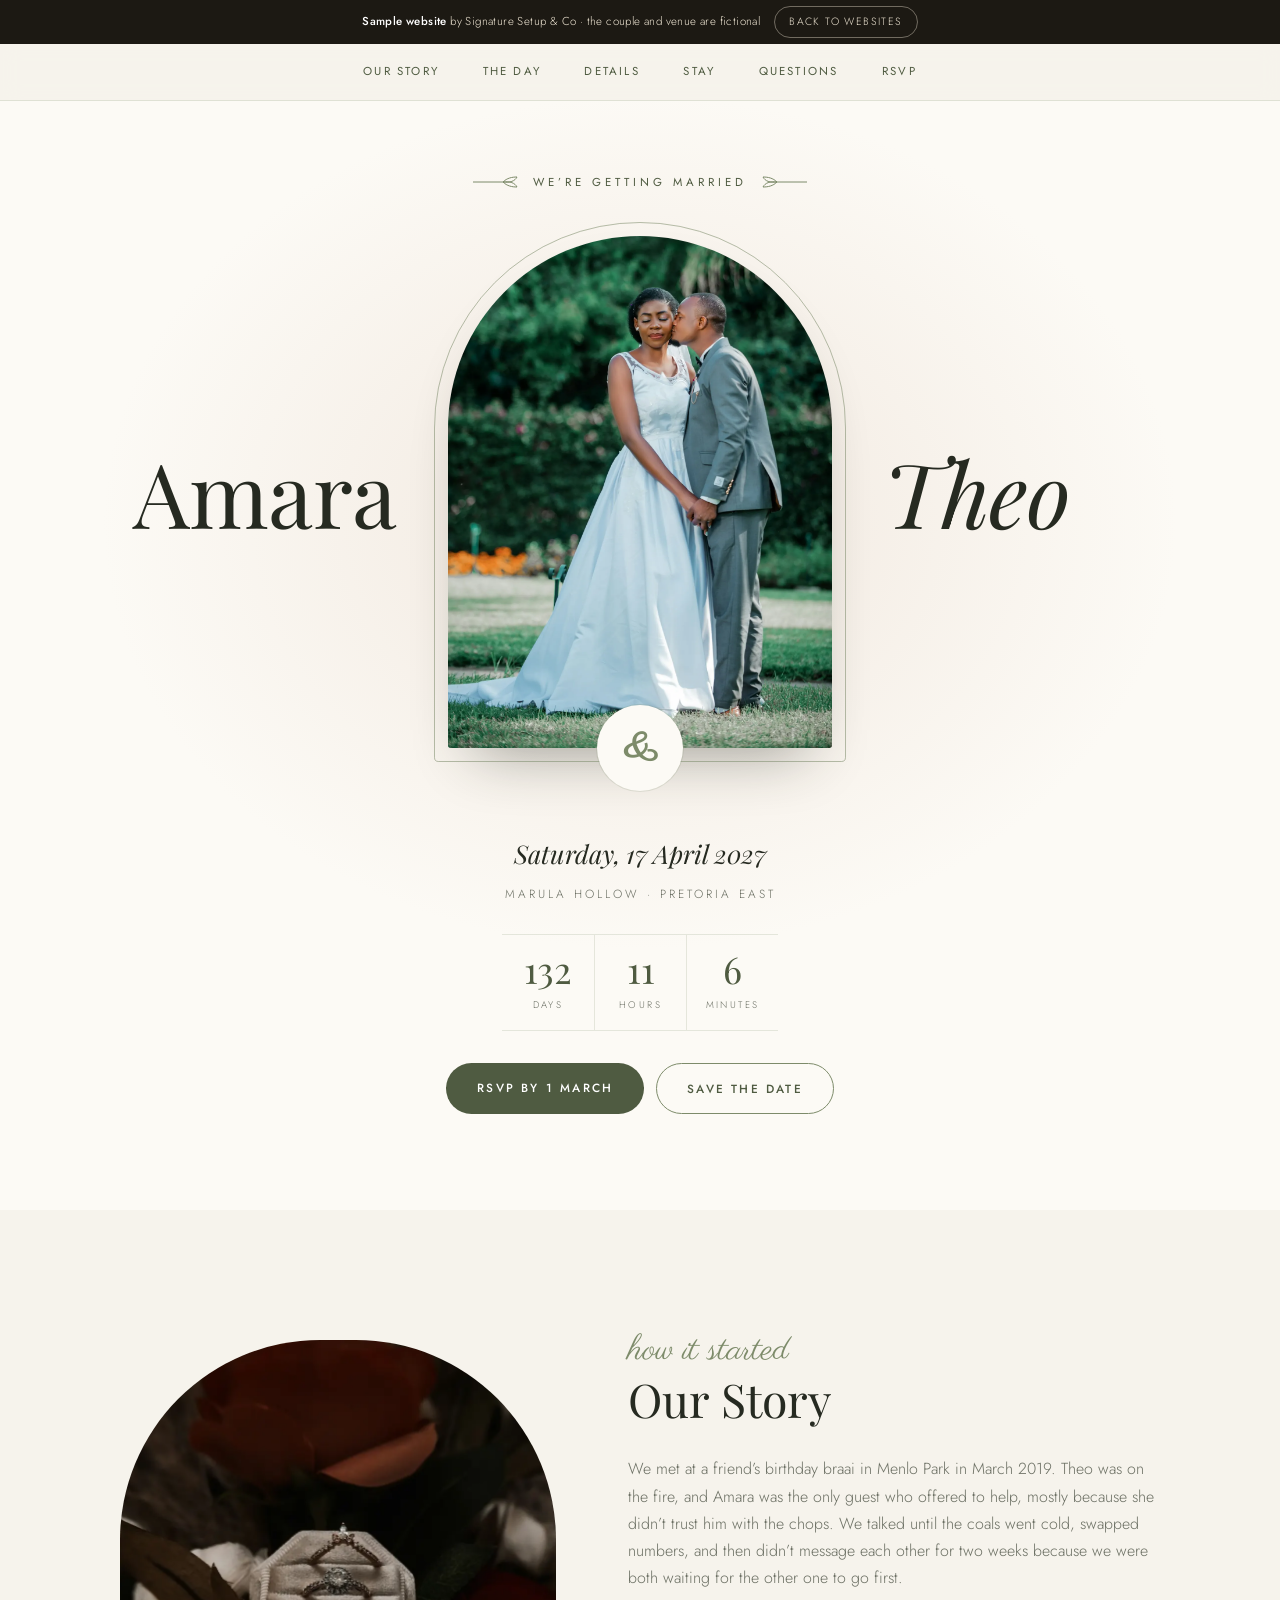
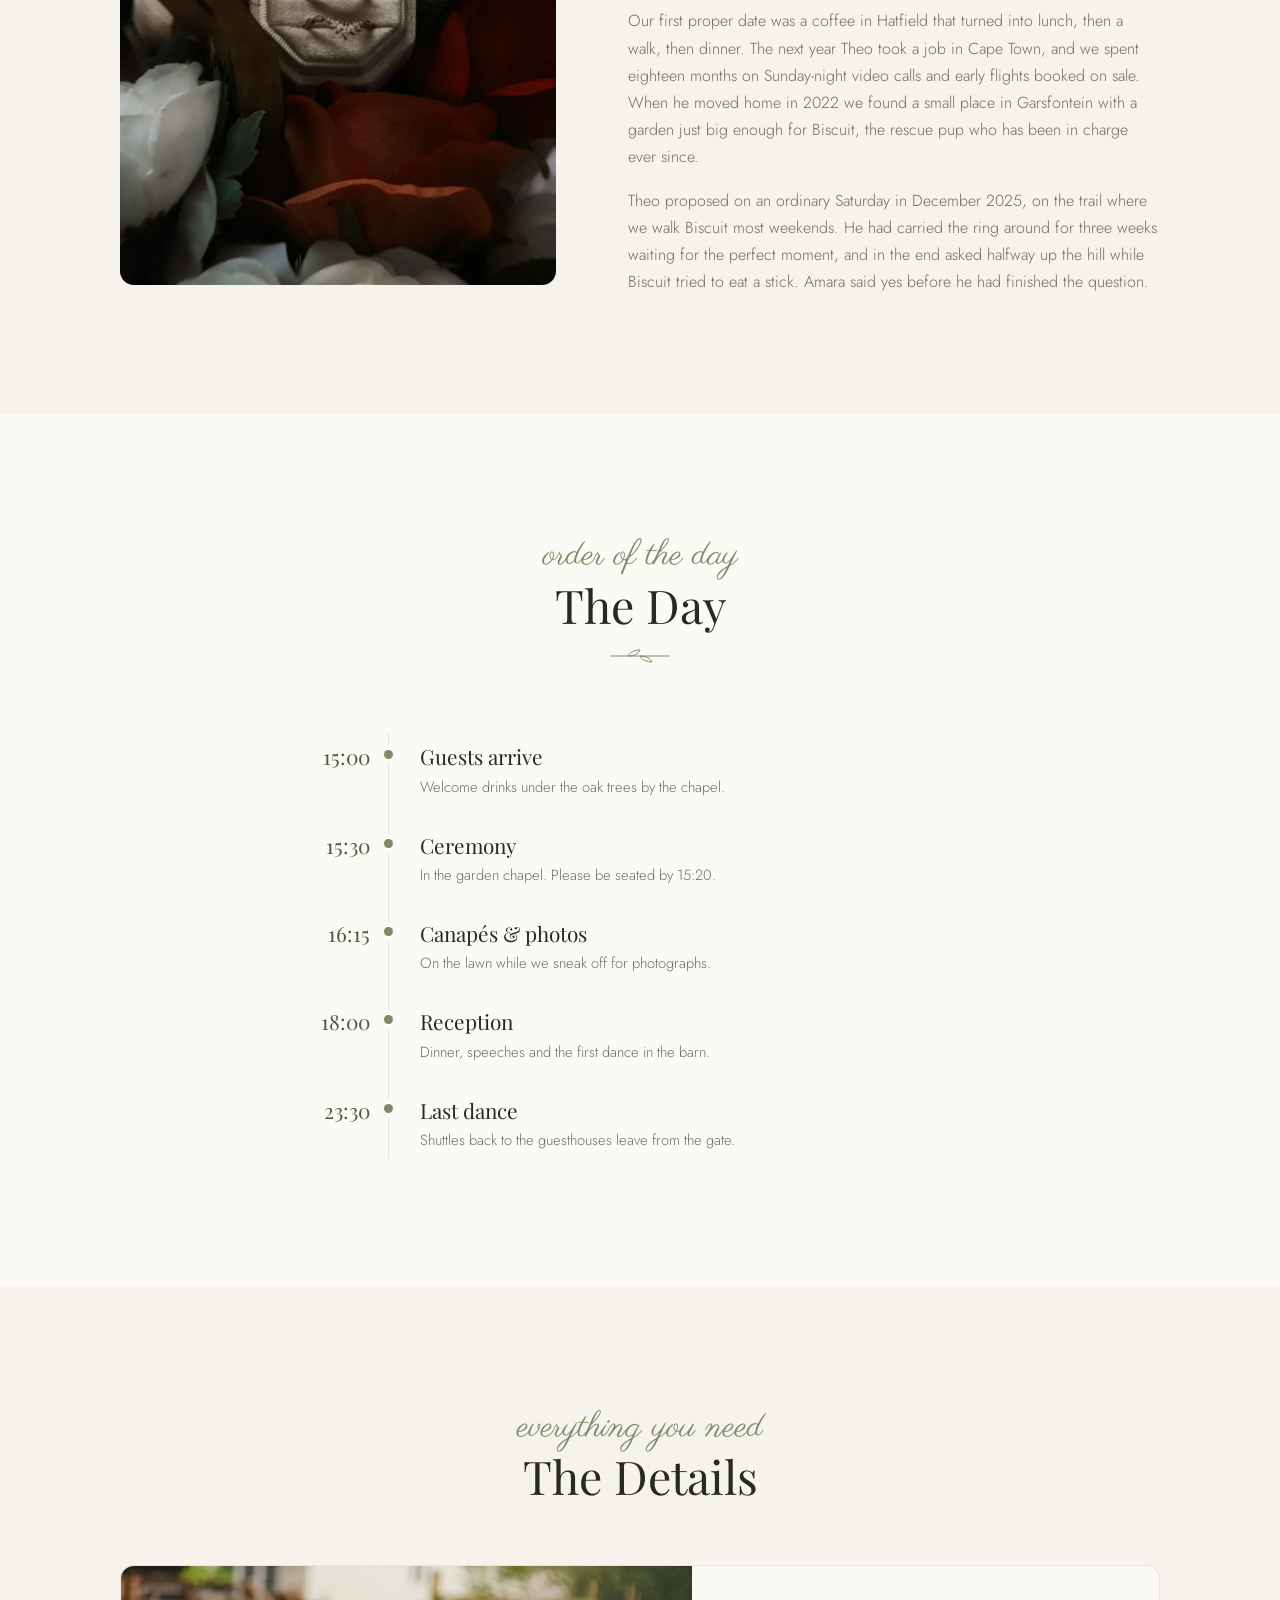
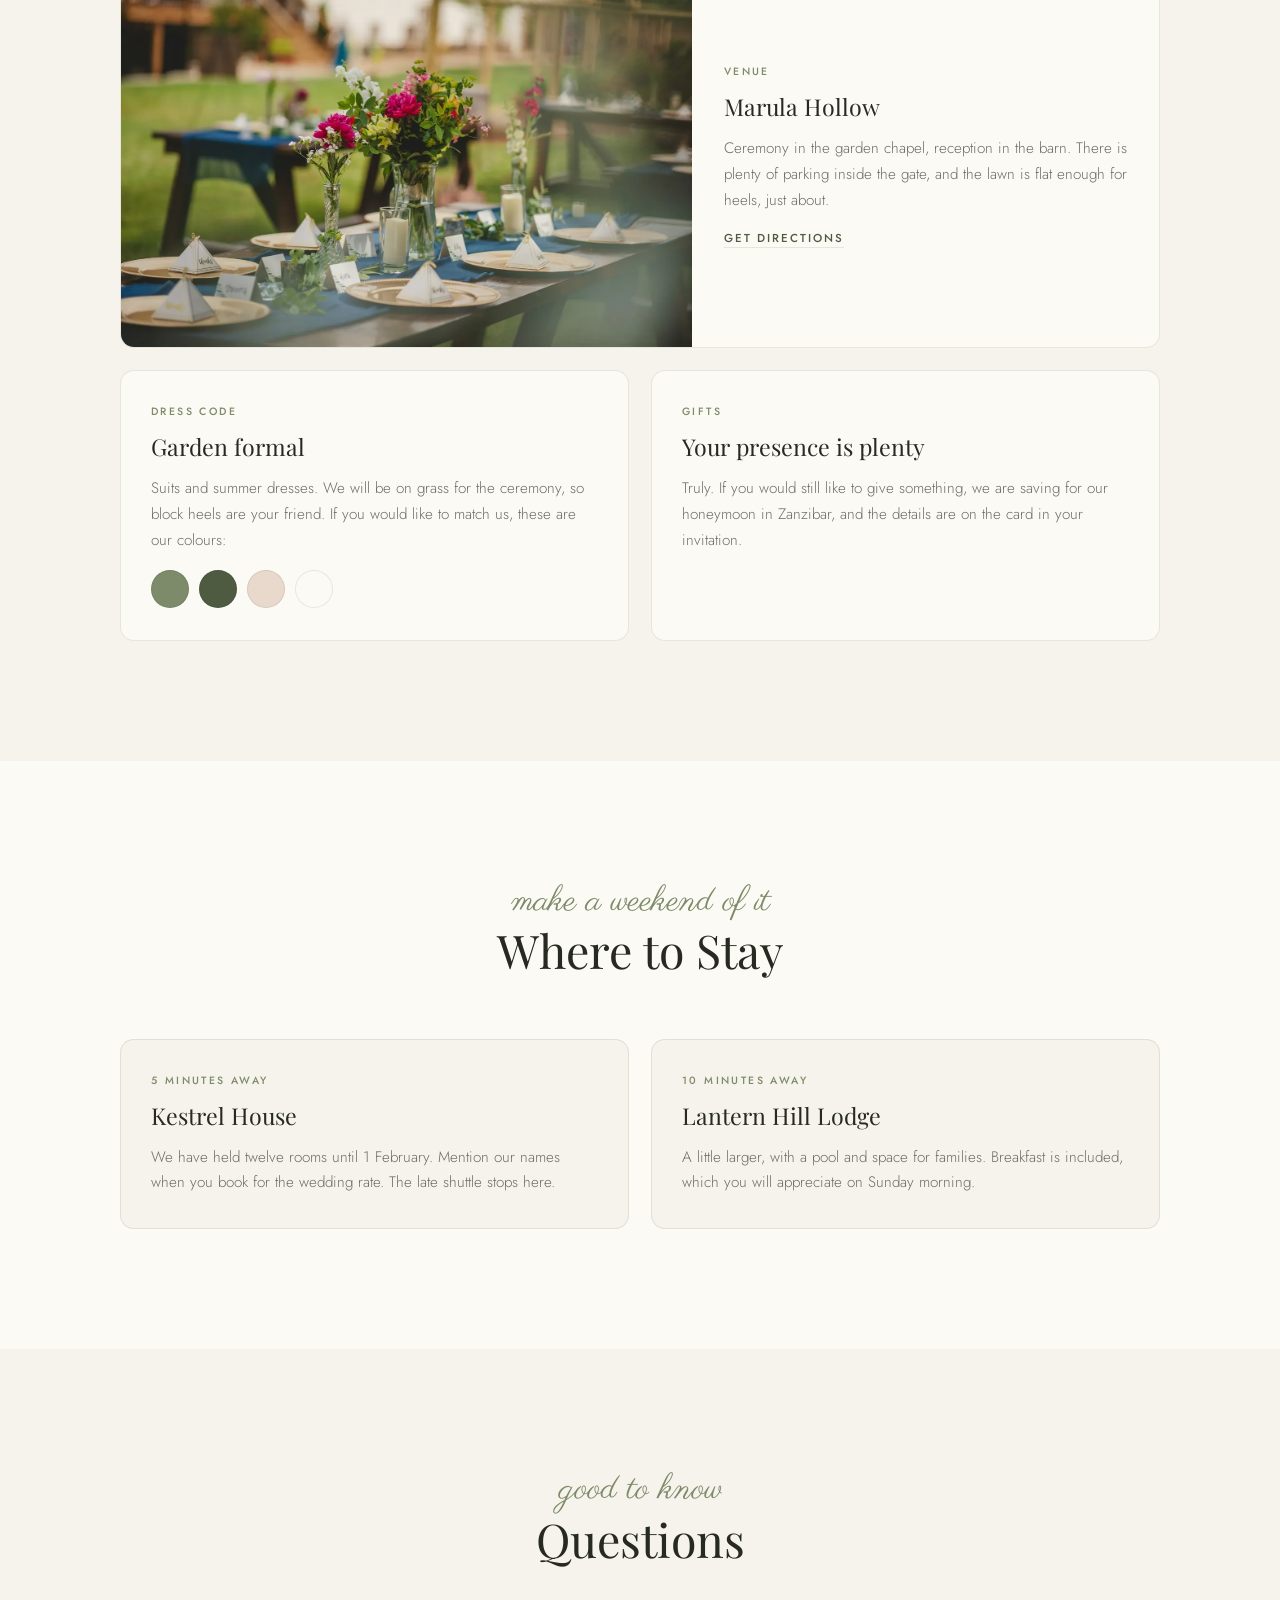
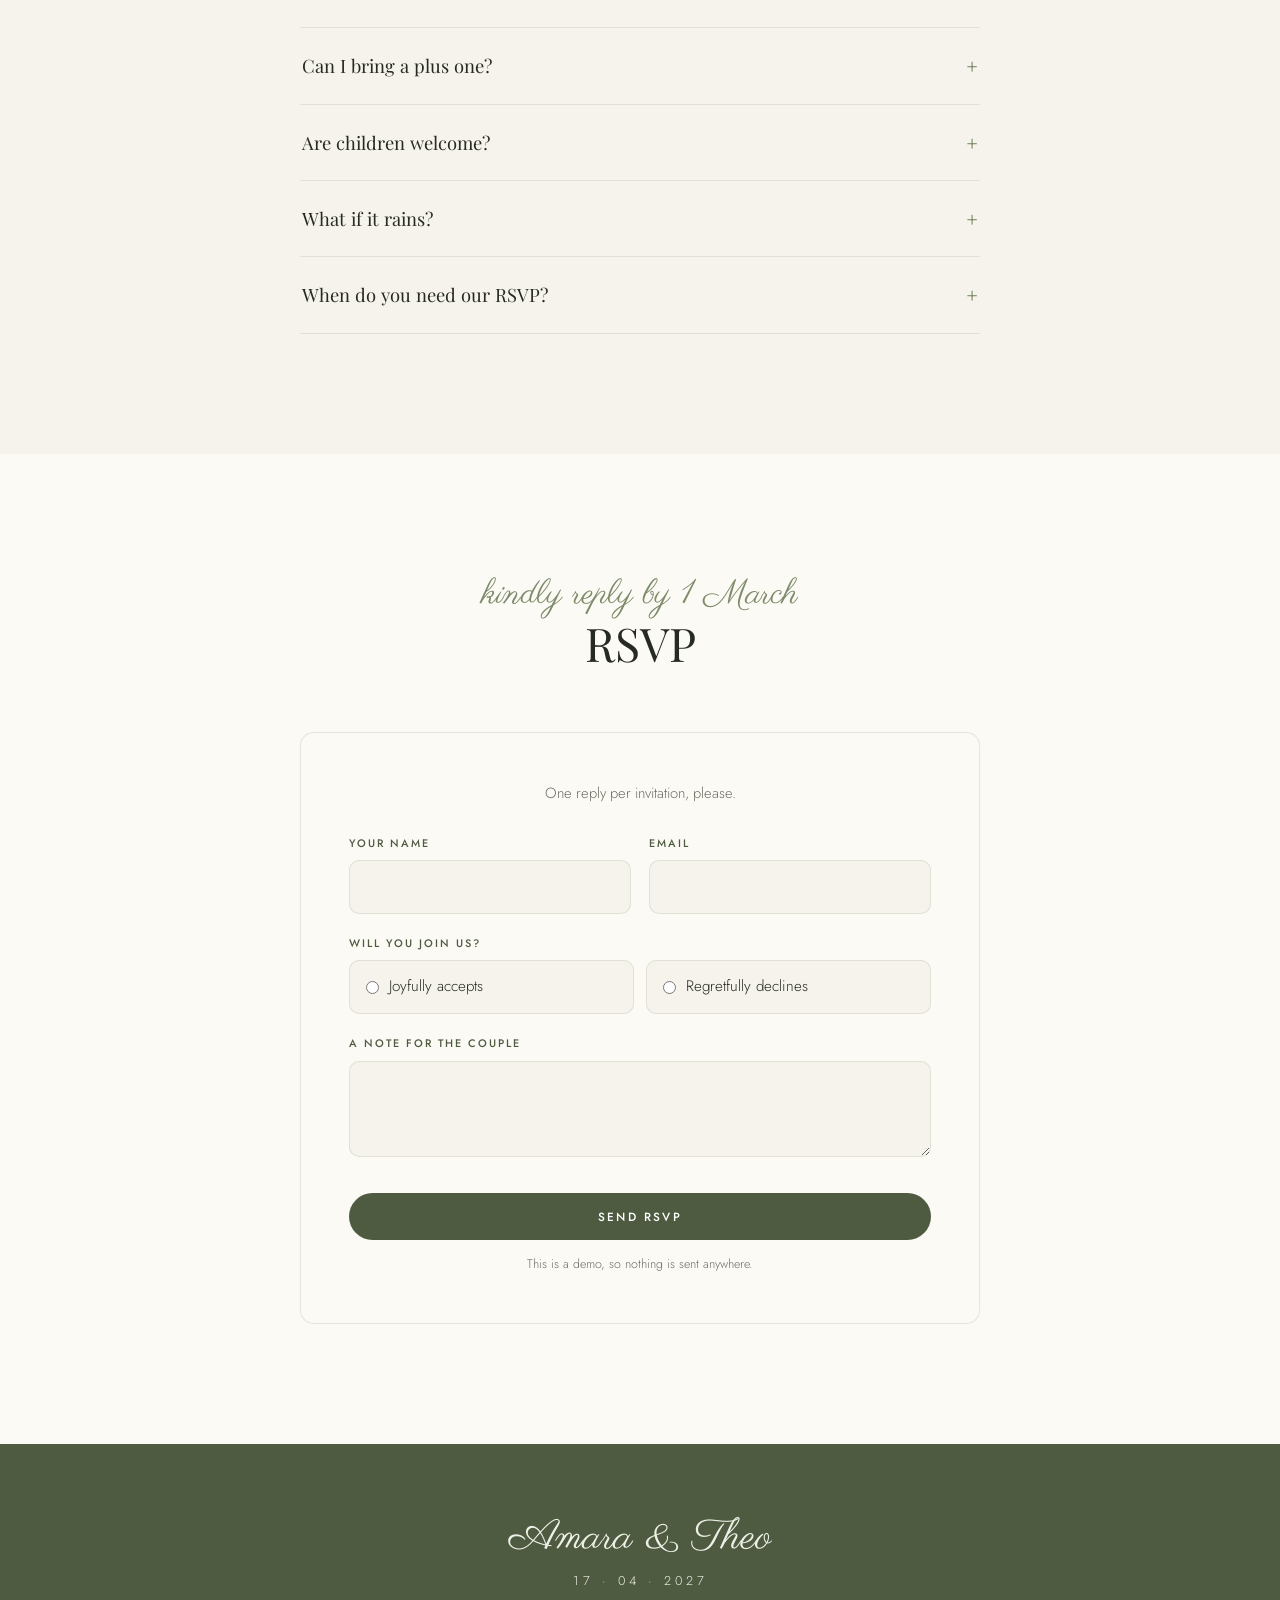
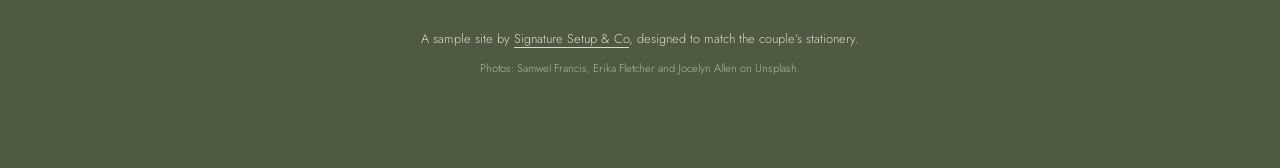
==== commit 35b4a975: "Remove the milestone list from the demo story" ====
--- a/demo/index.html
+++ b/demo/index.html
@@ -476,25 +476,6 @@
 
         .story-text { font-size: 1rem; color: var(--muted); }
 
-        .milestones { list-style: none; margin-top: 2rem; border-top: 1px solid var(--sage-soft); }
-
-        .milestones li {
-            display: flex;
-            gap: 18px;
-            padding: 14px 0;
-            border-bottom: 1px solid var(--sage-soft);
-            font-size: 0.95rem;
-            color: var(--ink);
-        }
-
-        .milestones .yr {
-            flex-shrink: 0;
-            width: 56px;
-            font-family: var(--serif);
-            font-style: italic;
-            color: var(--sage);
-        }
-
         @media (max-width: 760px) {
             .story { grid-template-columns: 1fr; }
             .story img { max-width: 380px; margin: 0 auto; }
@@ -837,13 +818,6 @@
                 and in the end asked halfway up the hill while Biscuit tried to eat a stick. Amara said yes
                 before he had finished the question.</p>
             </div>
-            <ul class="milestones">
-                <li><span class="yr">2019</span>A birthday braai in Menlo Park</li>
-                <li><span class="yr">2020</span>Theo moves to Cape Town</li>
-                <li><span class="yr">2022</span>Home to Pretoria, and Biscuit</li>
-                <li><span class="yr">2025</span>The question, halfway up the hill</li>
-                <li><span class="yr">2027</span>The best day yet</li>
-            </ul>
         </div>
     </div>
 </section>
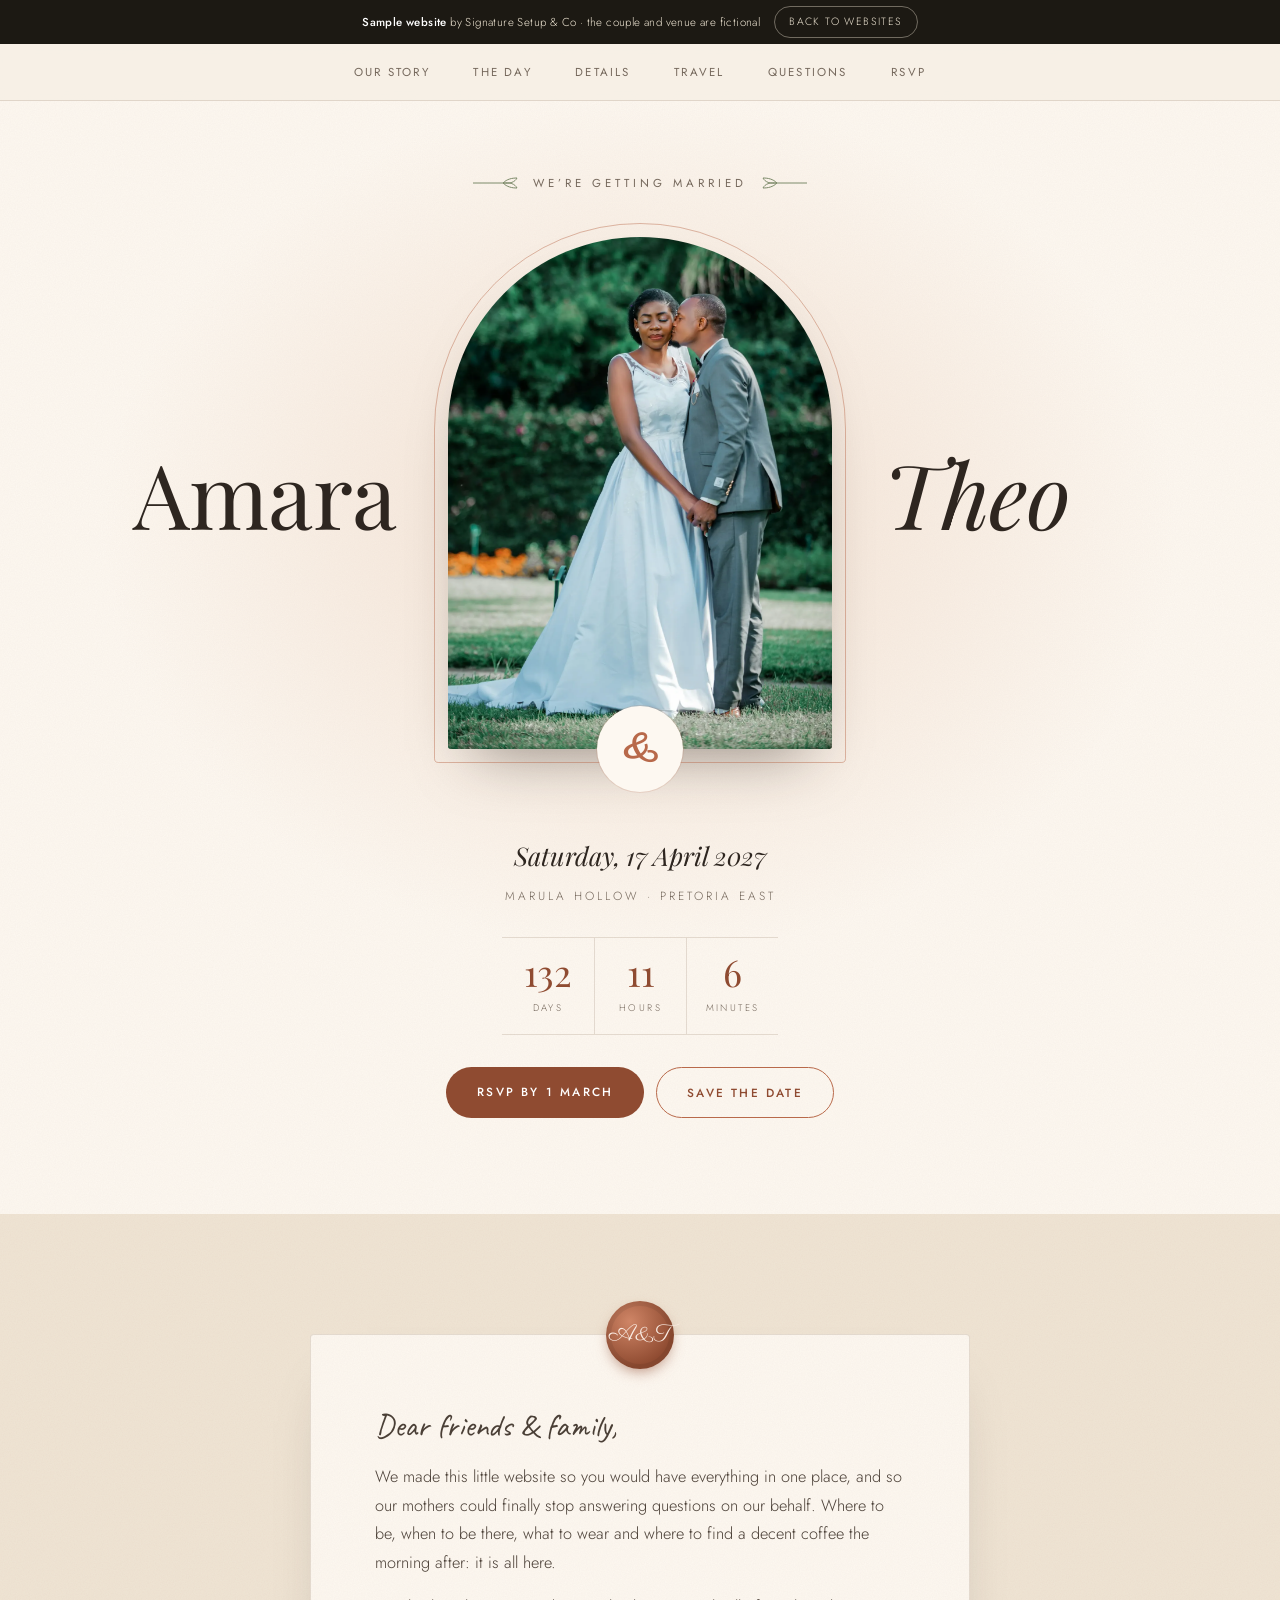
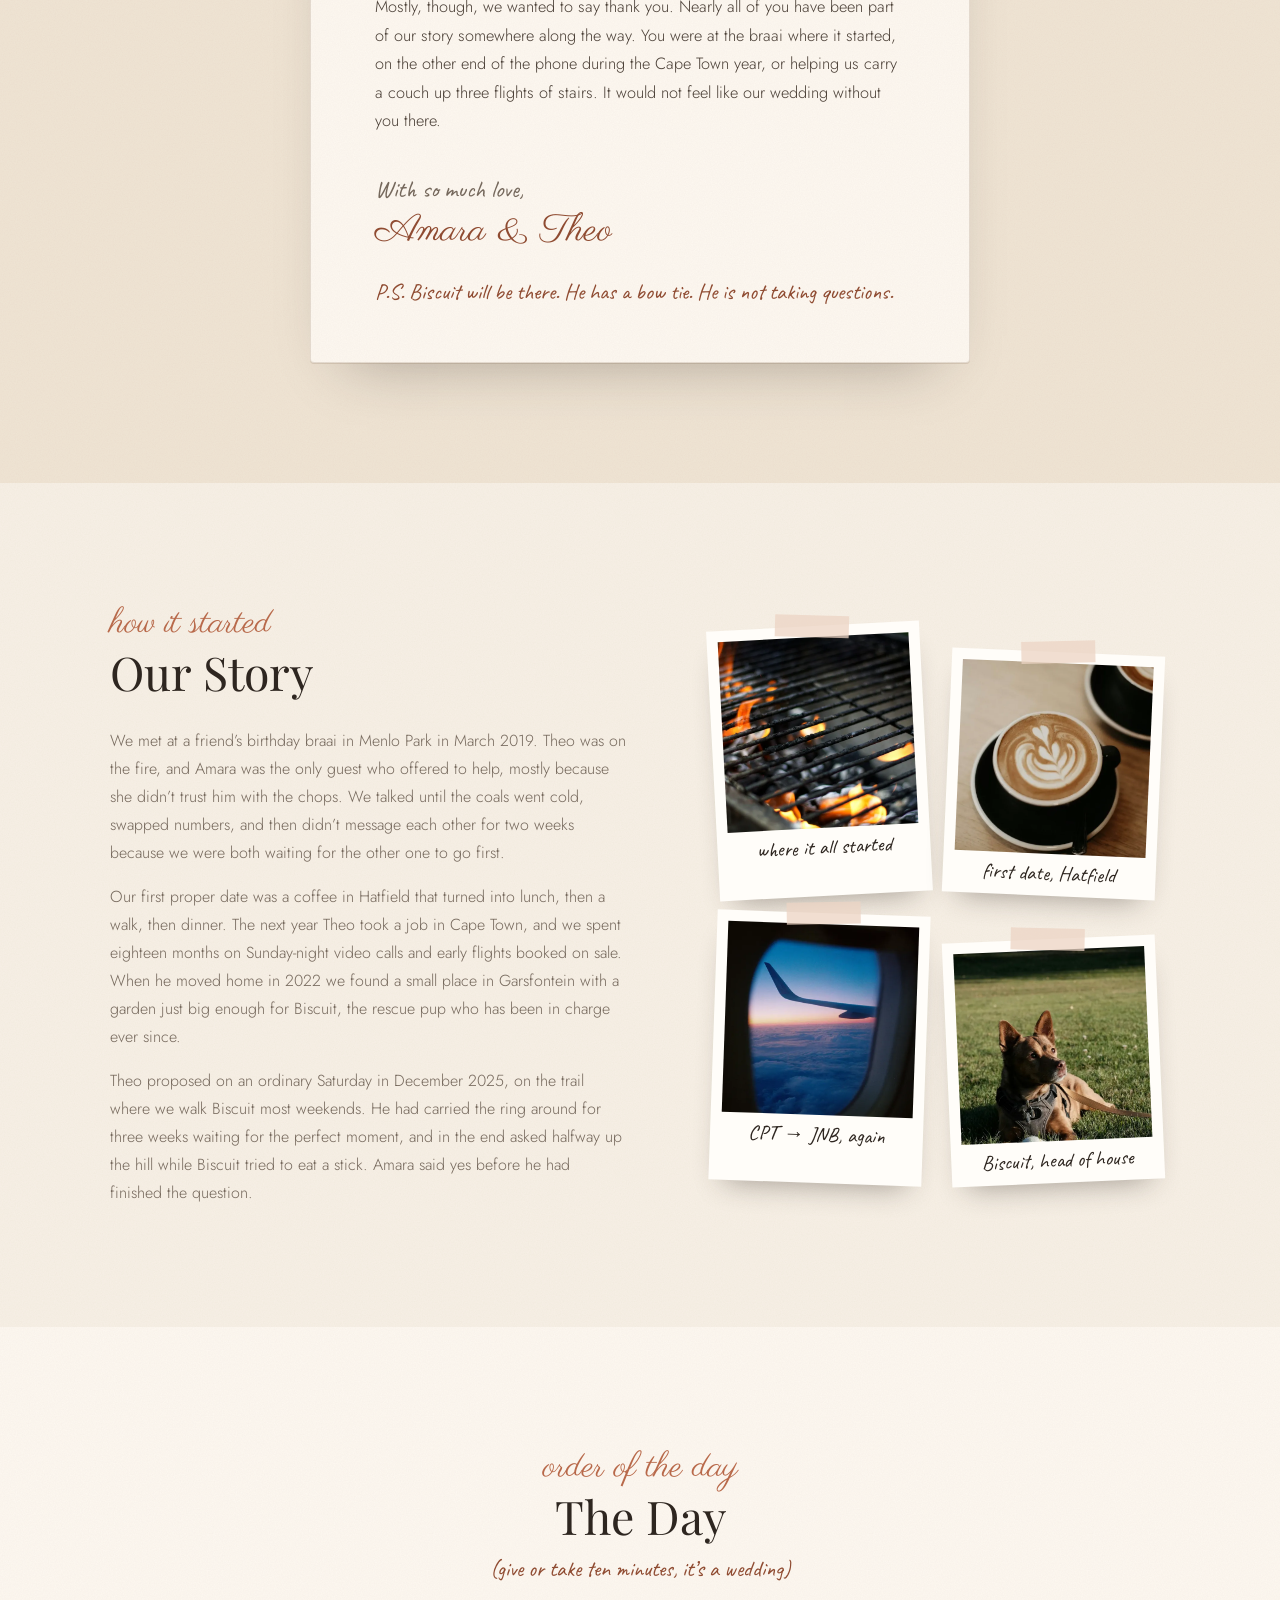
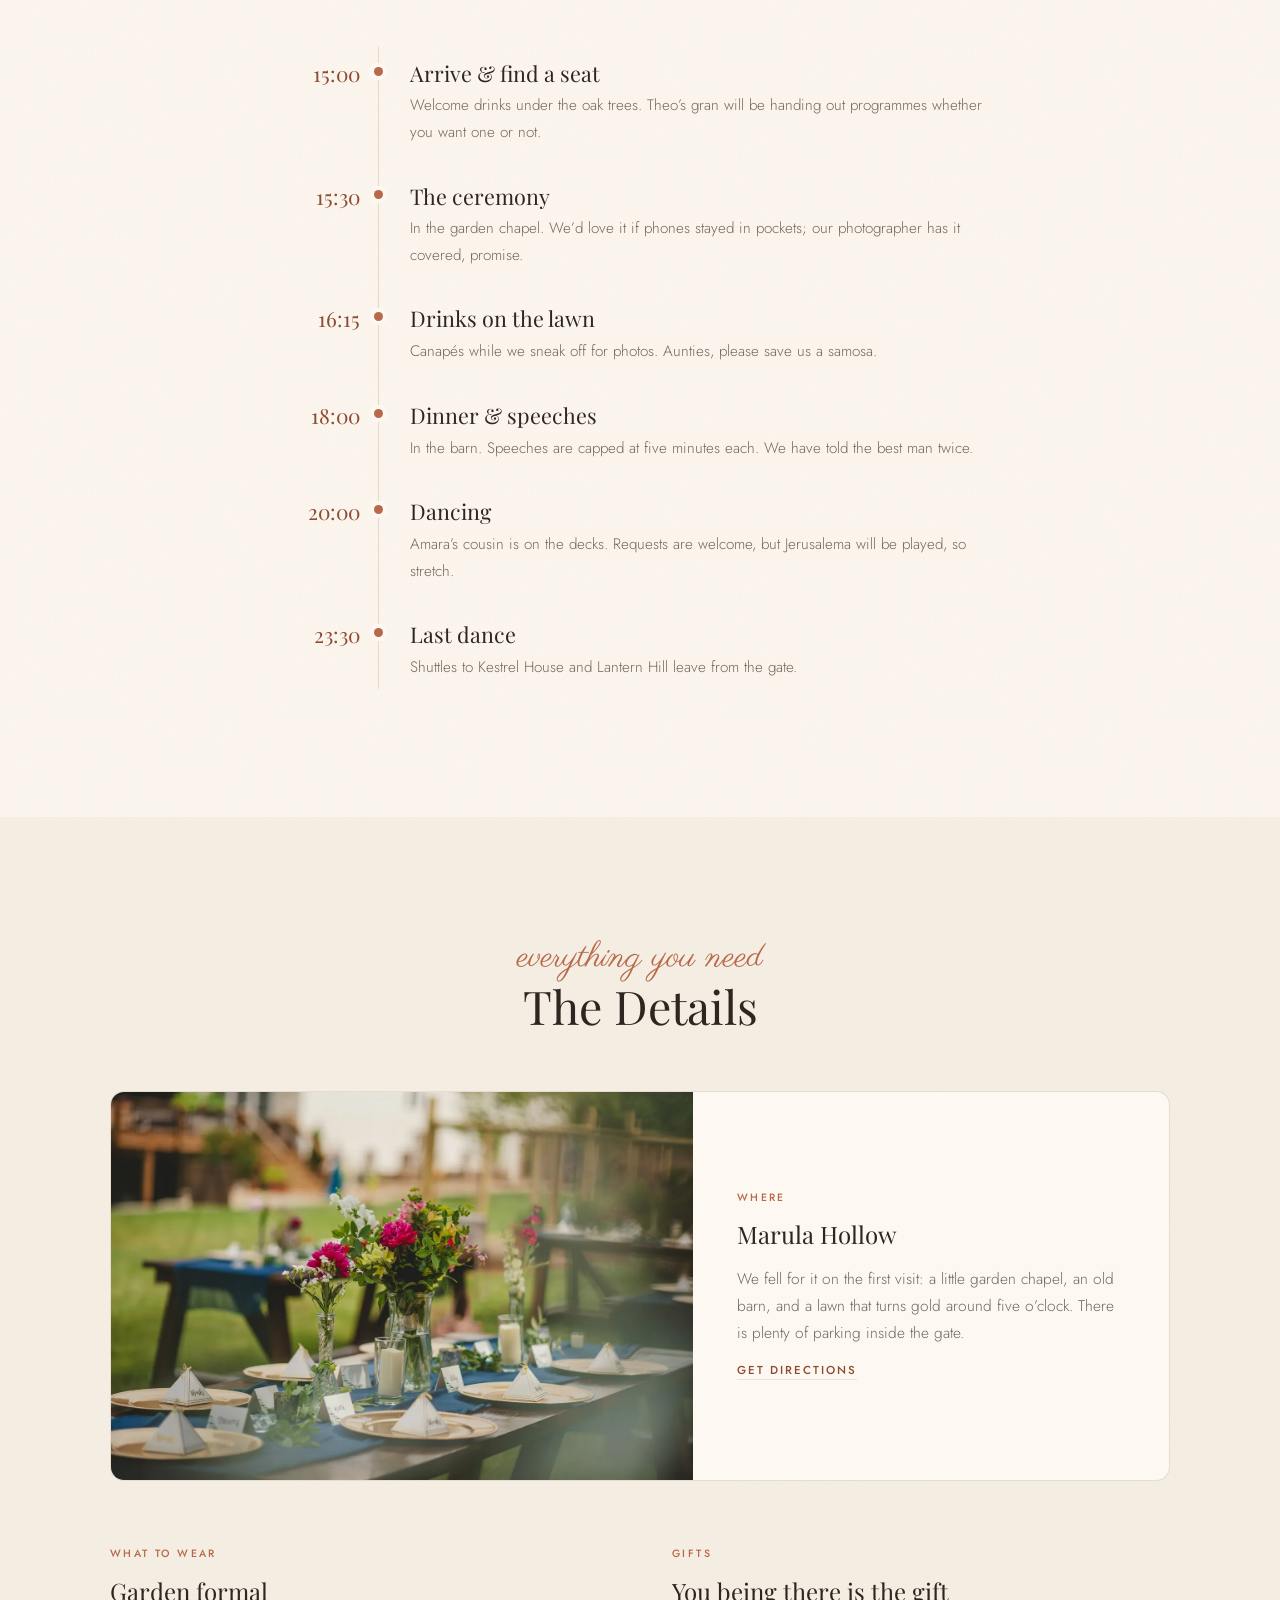
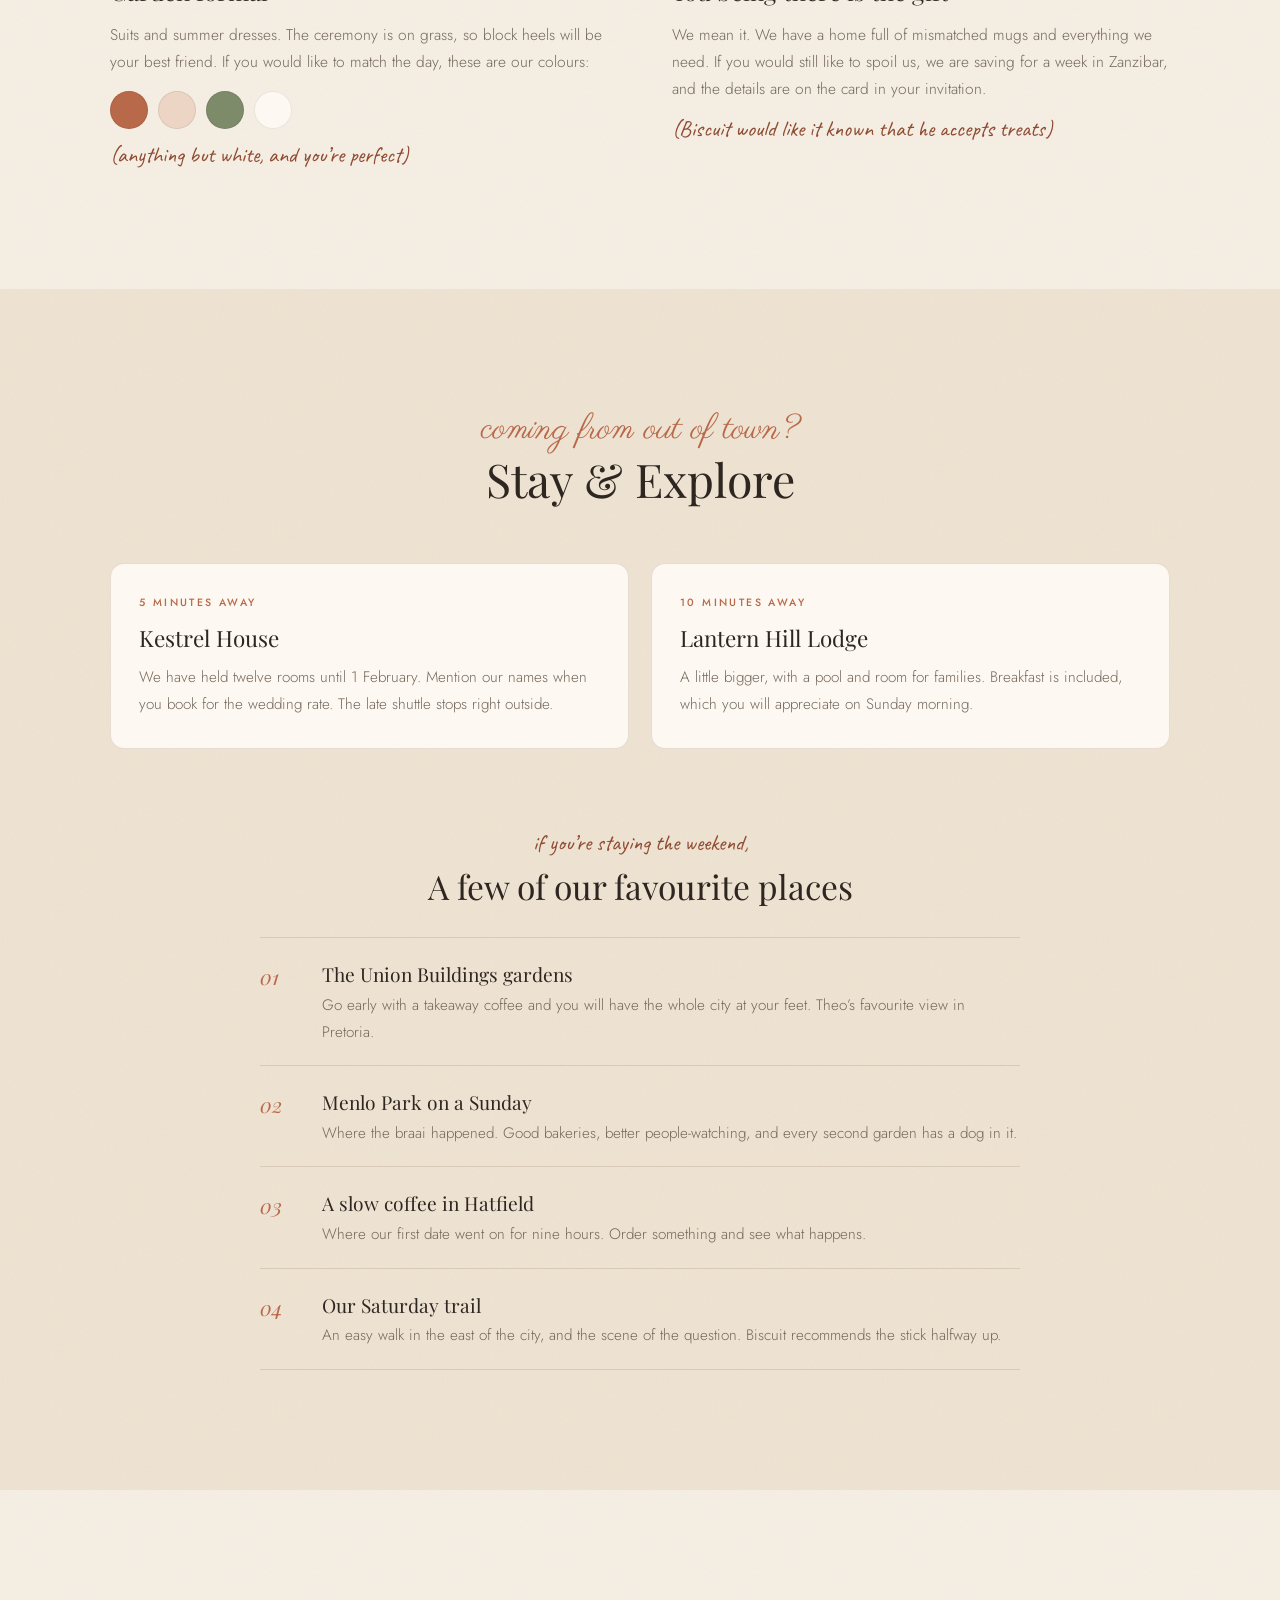
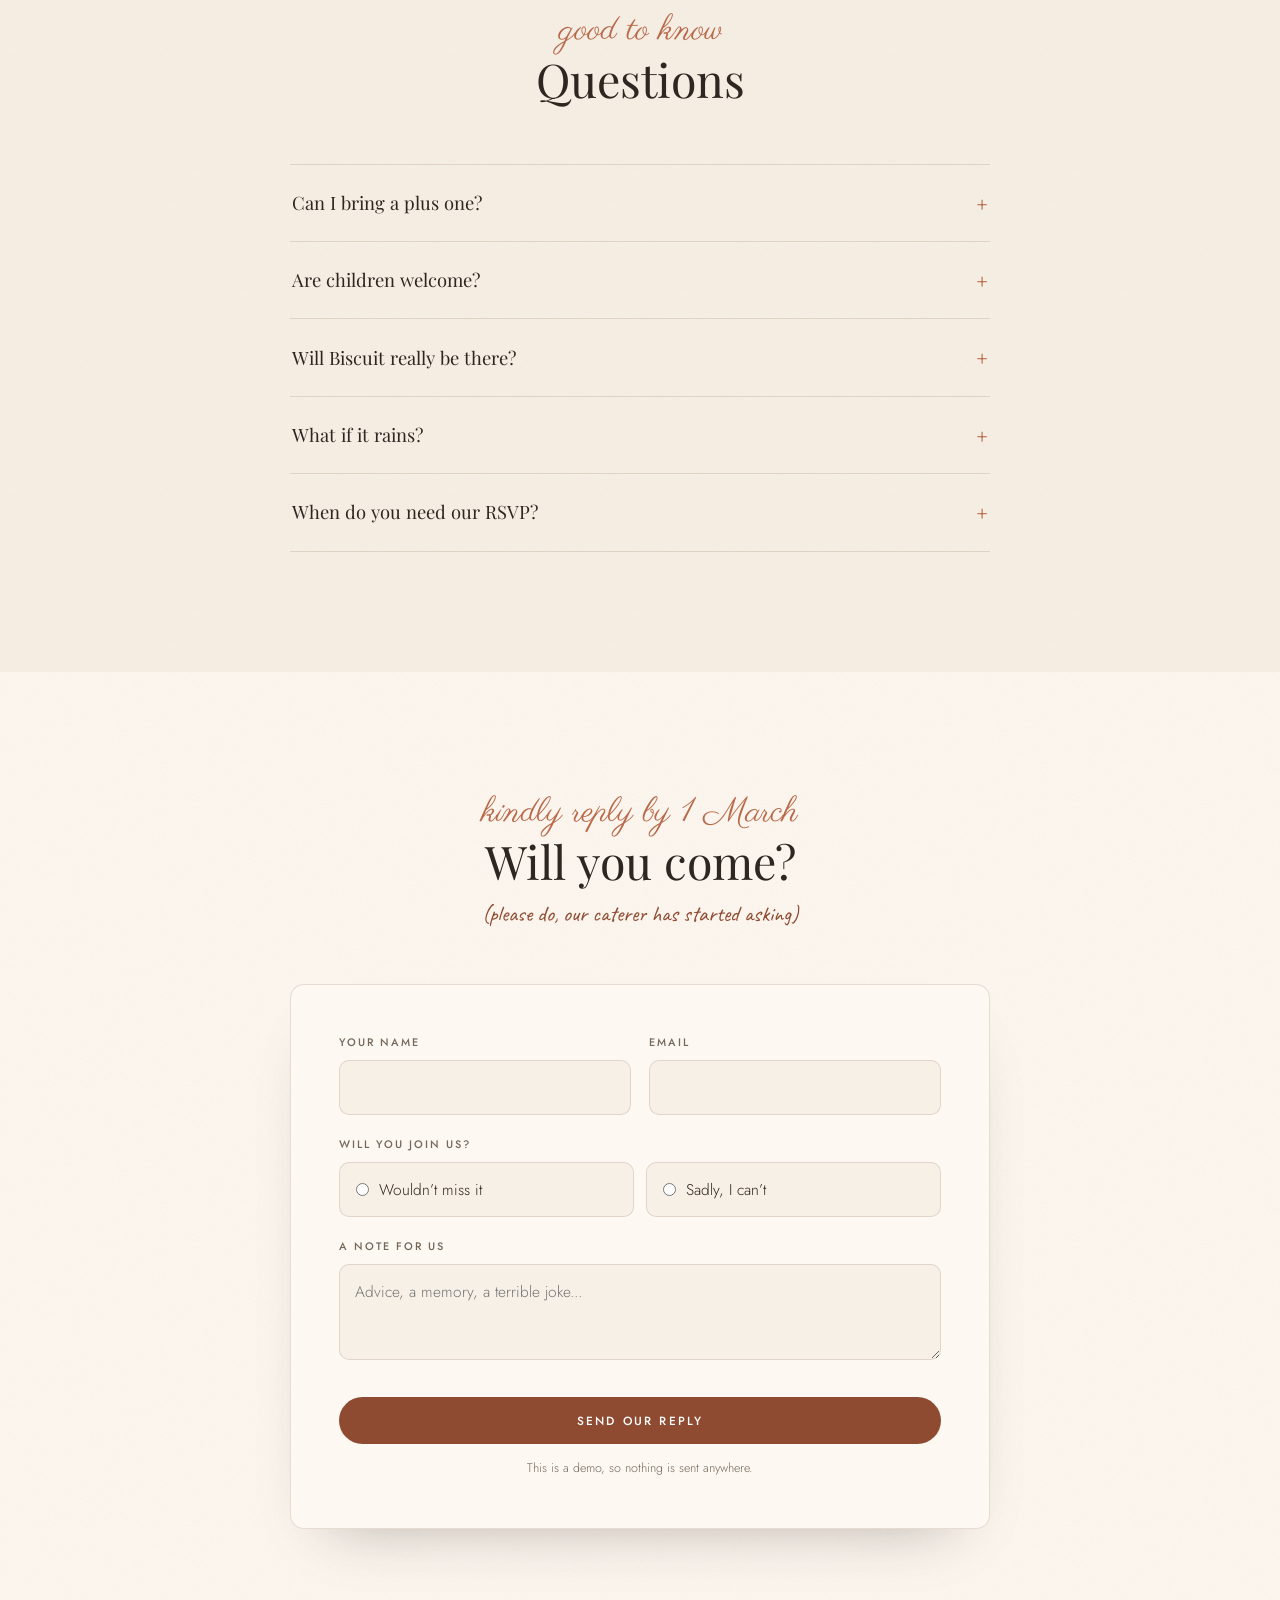
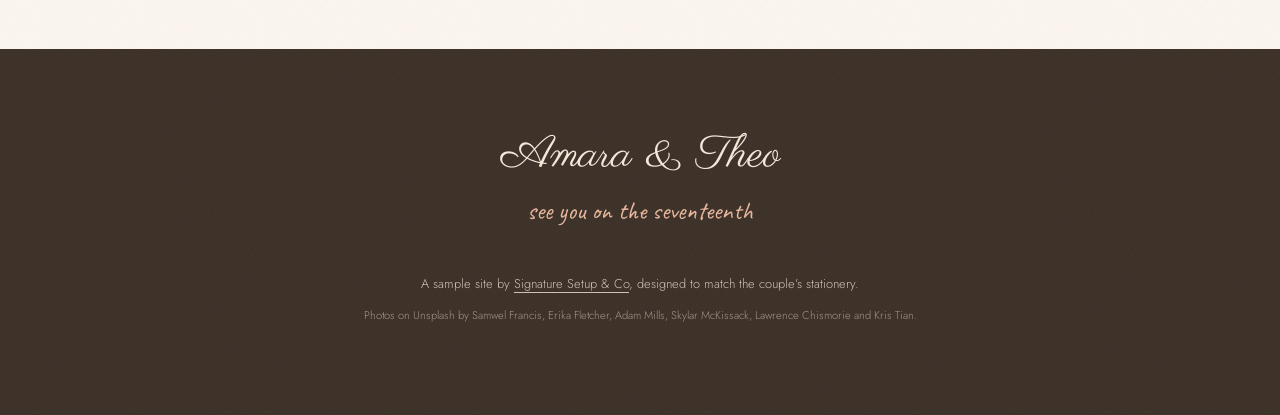
==== commit 4943cd6f: "Give the demo wedding site warmth: a letter, snapshots and the couple's voice - A signed letter from" ====
--- a/demo/index.html
+++ b/demo/index.html
@@ -8,26 +8,32 @@
          must never be indexed or listed in sitemap.xml. -->
     <meta name="robots" content="noindex">
     <meta name="description" content="A sample wedding website by Signature Setup &amp; Co. The couple and venue are fictional.">
-    <meta name="theme-color" content="#f6f3ec">
+    <meta name="theme-color" content="#f7f0e6">
     <link rel="icon" href="../media/logo.svg" type="image/svg+xml">
     <link rel="preconnect" href="https://fonts.googleapis.com">
     <link rel="preconnect" href="https://fonts.gstatic.com" crossorigin>
-    <link href="https://fonts.googleapis.com/css2?family=Jost:wght@300;400;500&family=Parisienne&family=Playfair+Display:ital,wght@0,400;0,500;1,400&display=swap" rel="stylesheet">
+    <link href="https://fonts.googleapis.com/css2?family=Caveat:wght@400;500&family=Jost:wght@300;400;500&family=Parisienne&family=Playfair+Display:ital,wght@0,400;0,500;1,400&display=swap" rel="stylesheet">
     <style>
         :root {
-            --cream: #f6f3ec;
-            --paper: #fcfaf5;
+            --cream: #f7f0e6;
+            --paper: #fdf8f1;
+            --linen: #efe4d4;
+            --clay: #b8694a;
+            --clay-deep: #8f4b31;
+            --clay-soft: rgba(184, 105, 74, 0.16);
             --sage: #7d8b6a;
-            --sage-deep: #4f5b41;
-            --sage-soft: rgba(125, 139, 106, 0.18);
-            --ink: #262a21;
-            --muted: #6b6f63;
-            --blush: #e8d9cc;
+            --line: rgba(120, 95, 70, 0.18);
+            --ink: #2e2620;
+            --muted: #75685c;
+            --blush: #ecd5c4;
             --serif: 'Playfair Display', Georgia, serif;
             --sans: 'Jost', system-ui, sans-serif;
             --script: 'Parisienne', cursive;
+            --hand: 'Caveat', cursive;
             --radius: 14px;
             --demo-bar: 44px;
+            /* faint paper grain, drawn by the browser rather than loaded */
+            --grain: url("data:image/svg+xml,%3Csvg xmlns='http://www.w3.org/2000/svg' width='220' height='220'%3E%3Cfilter id='n'%3E%3CfeTurbulence type='fractalNoise' baseFrequency='.85' numOctaves='2' stitchTiles='stitch'/%3E%3CfeColorMatrix values='0 0 0 0 .45 0 0 0 0 .32 0 0 0 0 .2 0 0 0 .07 0'/%3E%3C/filter%3E%3Crect width='100%25' height='100%25' filter='url(%23n)'/%3E%3C/svg%3E");
         }
 
         *, *::before, *::after { box-sizing: border-box; margin: 0; padding: 0; }
@@ -41,12 +47,21 @@
             font-weight: 300;
             color: var(--ink);
             background-color: var(--cream);
-            line-height: 1.7;
+            background-image: var(--grain);
+            line-height: 1.75;
             -webkit-font-smoothing: antialiased;
         }
 
-        img { display: block; max-width: 100%; }
+        img { display: block; max-width: 100%; height: auto; }
         a { color: inherit; }
+        p + p { margin-top: 1rem; }
+
+        .hand {
+            font-family: var(--hand);
+            font-size: 1.4rem;
+            line-height: 1.25;
+            color: var(--clay-deep);
+        }
 
         /* ---------- Demo bar: always says what this is ---------- */
         .demo-bar {
@@ -92,10 +107,10 @@
             top: var(--demo-bar);
             z-index: 40;
             margin-top: var(--demo-bar);
-            background-color: rgba(246, 243, 236, 0.92);
+            background-color: rgba(247, 240, 230, 0.92);
             -webkit-backdrop-filter: blur(10px);
             backdrop-filter: blur(10px);
-            border-bottom: 1px solid var(--sage-soft);
+            border-bottom: 1px solid var(--line);
         }
 
         .nav-brand,
@@ -118,10 +133,10 @@
             text-transform: uppercase;
             text-decoration: none;
             white-space: nowrap;
-            color: var(--sage-deep);
-        }
-
-        .site-nav ul a:hover { color: var(--ink); }
+            color: var(--muted);
+        }
+
+        .site-nav ul a:hover { color: var(--clay-deep); }
 
         @media (max-width: 760px) {
             .nav-inner {
@@ -137,11 +152,11 @@
                 font-family: var(--script);
                 font-size: 1.7rem;
                 line-height: 1;
-                color: var(--sage-deep);
+                color: var(--ink);
                 text-decoration: none;
             }
 
-            .nav-brand span { color: var(--sage); font-size: 0.8em; padding: 0 2px; }
+            .nav-brand span { color: var(--clay); font-size: 0.8em; padding: 0 2px; }
 
             .nav-toggle {
                 display: inline-flex;
@@ -155,16 +170,11 @@
                 font-weight: 500;
                 letter-spacing: 2.2px;
                 text-transform: uppercase;
-                color: var(--sage-deep);
+                color: var(--ink);
                 cursor: pointer;
             }
 
-            /* two lines that cross into an X when open */
-            .nav-toggle .bars {
-                position: relative;
-                width: 20px;
-                height: 10px;
-            }
+            .nav-toggle .bars { position: relative; width: 20px; height: 10px; }
 
             .nav-toggle .bars::before,
             .nav-toggle .bars::after {
@@ -179,7 +189,6 @@
 
             .nav-toggle .bars::before { top: 0; }
             .nav-toggle .bars::after { top: 8.5px; }
-
             .nav-toggle[aria-expanded="true"] .bars::before { top: 4.25px; transform: rotate(45deg); }
             .nav-toggle[aria-expanded="true"] .bars::after { top: 4.25px; transform: rotate(-45deg); }
 
@@ -191,8 +200,8 @@
                 display: block;
                 padding: 6px 0 14px;
                 background-color: var(--cream);
-                border-bottom: 1px solid var(--sage-soft);
-                box-shadow: 0 18px 30px -18px rgba(38, 42, 33, 0.35);
+                border-bottom: 1px solid var(--line);
+                box-shadow: 0 18px 30px -18px rgba(46, 38, 32, 0.35);
                 opacity: 0;
                 visibility: hidden;
                 transform: translateY(-6px);
@@ -209,23 +218,23 @@
             .site-nav ul a {
                 padding: 14px 18px;
                 font-size: 0.8rem;
-                border-bottom: 1px solid var(--sage-soft);
+                border-bottom: 1px solid var(--line);
             }
 
             .site-nav li:last-child a { border-bottom: 0; }
         }
 
         /* ---------- Hero ----------
-           Editorial layout: an arched portrait in the middle with a fine
-           offset frame, the two names set either side, the ampersand tucked
-           into the foot of the arch. Phones: arch on top, names beneath. */
+           An arched portrait with an offset frame, the names either side,
+           the ampersand in the foot of the arch. Phones: names beneath. */
         .hero {
             position: relative;
             overflow: hidden;
             padding: clamp(40px, 6vw, 72px) 20px clamp(64px, 8vw, 96px);
             text-align: center;
             background:
-                radial-gradient(60% 55% at 50% 38%, rgba(232, 217, 204, 0.55), transparent 70%),
+                radial-gradient(60% 55% at 50% 38%, rgba(236, 213, 196, 0.7), transparent 70%),
+                var(--grain),
                 var(--paper);
         }
 
@@ -238,7 +247,7 @@
             font-weight: 400;
             letter-spacing: 4px;
             text-transform: uppercase;
-            color: var(--sage-deep);
+            color: var(--muted);
         }
 
         .kicker svg { width: 46px; height: 14px; color: var(--sage); flex-shrink: 0; }
@@ -254,7 +263,6 @@
             margin: clamp(28px, 4vw, 44px) auto 0;
         }
 
-        /* The spans are grid items; the h1 still carries the full names. */
         .hero-names { display: contents; }
 
         .hero-names .n1,
@@ -276,25 +284,23 @@
             width: clamp(260px, 30vw, 400px);
         }
 
-        /* the offset frame */
         .hero-arch::before {
             content: "";
             position: absolute;
             inset: -14px;
-            border: 1px solid var(--sage);
+            border: 1px solid var(--clay);
             border-radius: 999px 999px 22px 22px;
-            opacity: 0.55;
+            opacity: 0.45;
             pointer-events: none;
         }
 
         .hero-arch img {
             width: 100%;
-            height: auto;
             aspect-ratio: 3 / 4;
             object-fit: cover;
             object-position: 64% 22%;
             border-radius: 999px 999px 14px 14px;
-            box-shadow: 0 30px 60px -28px rgba(38, 42, 33, 0.45);
+            box-shadow: 0 30px 60px -28px rgba(46, 38, 32, 0.5);
         }
 
         .hero-names .amp {
@@ -310,11 +316,11 @@
             margin-bottom: -43px;
             border-radius: 50%;
             background-color: var(--paper);
-            box-shadow: 0 0 0 1px var(--sage-soft);
+            box-shadow: 0 0 0 1px var(--clay-soft);
             font-family: var(--script);
             font-size: 2.6rem;
             line-height: 1;
-            color: var(--sage);
+            color: var(--clay);
         }
 
         .hero-meta { margin-top: clamp(64px, 7vw, 84px); }
@@ -323,7 +329,6 @@
             font-family: var(--serif);
             font-style: italic;
             font-size: clamp(1.25rem, 2.4vw, 1.6rem);
-            color: var(--ink);
         }
 
         .hero-place {
@@ -339,19 +344,19 @@
             justify-content: center;
             margin-top: 30px;
             list-style: none;
-            border-top: 1px solid var(--sage-soft);
-            border-bottom: 1px solid var(--sage-soft);
+            border-top: 1px solid var(--line);
+            border-bottom: 1px solid var(--line);
         }
 
         .countdown li { min-width: 92px; padding: 14px 10px; }
-        .countdown li + li { border-left: 1px solid var(--sage-soft); }
+        .countdown li + li { border-left: 1px solid var(--line); }
 
         .countdown .num {
             display: block;
             font-family: var(--serif);
             font-size: clamp(1.7rem, 3.6vw, 2.3rem);
             line-height: 1.1;
-            color: var(--sage-deep);
+            color: var(--clay-deep);
         }
 
         .countdown .unit {
@@ -369,7 +374,6 @@
             margin-top: 32px;
         }
 
-        /* Gentle entrance, skipped for anyone who asks for less motion */
         @media (prefers-reduced-motion: no-preference) {
             .hero-arch, .hero-names .n1, .hero-names .n2, .hero-meta {
                 animation: rise 1s cubic-bezier(0.2, 0.65, 0.25, 1) both;
@@ -412,32 +416,33 @@
             transition: background-color 0.3s ease, color 0.3s ease, border-color 0.3s ease;
         }
 
-        .btn-solid { background-color: var(--sage-deep); color: #fff; }
+        .btn-solid { background-color: var(--clay-deep); color: #fff; }
         .btn-solid:hover { background-color: var(--ink); }
 
-        .btn-line { border-color: var(--sage); color: var(--sage-deep); background: none; }
-        .btn-line:hover { background-color: var(--sage-soft); }
+        .btn-line { border-color: var(--clay); color: var(--clay-deep); background: none; }
+        .btn-line:hover { background-color: var(--clay-soft); }
 
         .btn:focus-visible,
         .site-nav a:focus-visible,
         .nav-toggle:focus-visible,
-        summary:focus-visible { outline: 2px solid var(--sage); outline-offset: 3px; }
+        summary:focus-visible { outline: 2px solid var(--clay); outline-offset: 3px; }
 
         /* ---------- Sections ---------- */
         section { padding: clamp(72px, 10vw, 120px) 20px; }
 
-        .alt { background-color: var(--paper); }
-
-        .wrap { max-width: 1040px; margin: 0 auto; }
-        .narrow { max-width: 680px; margin: 0 auto; }
-
-        .head { text-align: center; margin-bottom: clamp(36px, 6vw, 60px); }
+        .tone-paper { background-color: var(--paper); background-image: var(--grain); }
+        .tone-linen { background-color: var(--linen); background-image: var(--grain); }
+
+        .wrap { max-width: 1060px; margin: 0 auto; }
+        .narrow { max-width: 700px; margin: 0 auto; }
+
+        .head { text-align: center; margin-bottom: clamp(36px, 6vw, 56px); }
 
         .head .script {
             display: block;
             font-family: var(--script);
             font-size: clamp(1.6rem, 4vw, 2.2rem);
-            color: var(--sage);
+            color: var(--clay);
             line-height: 1.2;
         }
 
@@ -448,37 +453,116 @@
             line-height: 1.2;
         }
 
-        .sprig {
-            display: block;
-            width: 64px;
-            height: 18px;
-            margin: 14px auto 0;
-            color: var(--sage);
-        }
-
-        p + p { margin-top: 1rem; }
-
-        /* ---------- Story ---------- */
+        .head .hand { margin-top: 10px; }
+
+        /* ---------- The letter ---------- */
+        .letter {
+            position: relative;
+            max-width: 660px;
+            margin: 0 auto;
+            padding: clamp(56px, 7vw, 72px) clamp(26px, 6vw, 64px) clamp(40px, 6vw, 56px);
+            background-color: var(--paper);
+            background-image: var(--grain);
+            border: 1px solid var(--line);
+            border-radius: 4px;
+            box-shadow: 0 1px 0 var(--line), 0 30px 60px -36px rgba(46, 38, 32, 0.4);
+        }
+
+        /* a wax seal holding it closed */
+        .seal {
+            position: absolute;
+            top: -34px;
+            left: 50%;
+            display: grid;
+            place-items: center;
+            width: 68px;
+            height: 68px;
+            margin-left: -34px;
+            border-radius: 50%;
+            background: radial-gradient(circle at 35% 30%, #cf8566, var(--clay-deep) 70%);
+            box-shadow: 0 6px 14px -4px rgba(143, 75, 49, 0.6), inset 0 0 0 5px rgba(0, 0, 0, 0.07);
+            font-family: var(--script);
+            font-size: 1.45rem;
+            color: #fbeee6;
+        }
+
+        .letter p.greeting { font-family: var(--hand); font-size: 2rem; line-height: 1.2; margin-bottom: 1.1rem; }
+
+        .letter p { font-size: 1.02rem; color: #4a3f36; }
+
+        .letter p.signoff { margin-top: 2rem; font-family: var(--hand); font-size: 1.5rem; color: var(--muted); }
+
+        .letter p.names {
+            margin-top: 0;
+            font-family: var(--script);
+            font-size: 2.4rem;
+            line-height: 1.1;
+            color: var(--clay-deep);
+        }
+
+        .letter p.ps { margin-top: 1.6rem; font-size: 1.4rem; color: var(--clay-deep); }
+
+        /* ---------- Story & snapshots ---------- */
         .story {
             display: grid;
-            grid-template-columns: 0.9fr 1.1fr;
-            gap: clamp(32px, 6vw, 72px);
+            grid-template-columns: 1.05fr 0.95fr;
+            gap: clamp(40px, 6vw, 80px);
             align-items: center;
         }
 
-        .story img {
-            width: 100%;
-            height: auto;
-            aspect-ratio: 4 / 5;
-            object-fit: cover;
-            border-radius: 200px 200px var(--radius) var(--radius);
-        }
-
-        .story-text { font-size: 1rem; color: var(--muted); }
-
-        @media (max-width: 760px) {
+        .story .head { text-align: left; margin-bottom: 26px; }
+        .story-text p { font-size: 1rem; color: var(--muted); }
+
+        .snaps {
+            display: grid;
+            grid-template-columns: 1fr 1fr;
+            gap: 30px 22px;
+            padding: 10px;
+        }
+
+        .snap {
+            position: relative;
+            padding: 11px 11px 12px;
+            background-color: #fffdf9;
+            box-shadow: 0 16px 30px -16px rgba(46, 38, 32, 0.45);
+            transform: rotate(var(--tilt, 0deg));
+            transition: transform 0.4s cubic-bezier(0.2, 0.65, 0.25, 1);
+        }
+
+        .snap:hover { transform: rotate(0deg) scale(1.03); z-index: 2; }
+
+        /* a strip of washi tape */
+        .snap::before {
+            content: "";
+            position: absolute;
+            top: -11px;
+            left: 50%;
+            width: 74px;
+            height: 22px;
+            margin-left: -37px;
+            background-color: rgba(236, 213, 196, 0.75);
+            transform: rotate(calc(var(--tilt, 0deg) * -1.5));
+        }
+
+        .snap img { width: 100%; aspect-ratio: 1; object-fit: cover; }
+
+        .snap figcaption {
+            margin-top: 8px;
+            text-align: center;
+            font-family: var(--hand);
+            font-size: 1.3rem;
+            line-height: 1.1;
+            color: var(--ink);
+        }
+
+        .snap:nth-child(1) { --tilt: -3deg; }
+        .snap:nth-child(2) { --tilt: 2.5deg; margin-top: 26px; }
+        .snap:nth-child(3) { --tilt: 2deg; margin-top: -14px; }
+        .snap:nth-child(4) { --tilt: -2.5deg; margin-top: 12px; }
+
+        @media (max-width: 820px) {
             .story { grid-template-columns: 1fr; }
-            .story img { max-width: 380px; margin: 0 auto; }
+            .snaps { max-width: 460px; margin: 0 auto; }
         }
 
         /* ---------- Schedule ---------- */
@@ -491,7 +575,7 @@
             bottom: 8px;
             left: 88px;
             width: 1px;
-            background-color: var(--sage-soft);
+            background-color: var(--line);
         }
 
         .schedule li {
@@ -499,33 +583,31 @@
             display: grid;
             grid-template-columns: 88px 1fr;
             gap: 32px;
-            padding: 14px 0;
+            padding: 16px 0;
         }
 
         .schedule li::before {
             content: "";
             position: absolute;
             left: 84px;
-            top: 25px;
+            top: 28px;
             width: 9px;
             height: 9px;
             border-radius: 50%;
-            background-color: var(--sage);
-            box-shadow: 0 0 0 4px var(--cream);
-        }
-
-        .alt .schedule li::before { box-shadow: 0 0 0 4px var(--paper); }
+            background-color: var(--clay);
+            box-shadow: 0 0 0 4px var(--paper);
+        }
 
         .schedule time {
             font-family: var(--serif);
             font-size: 1.3rem;
-            color: var(--sage-deep);
+            color: var(--clay-deep);
             text-align: right;
             padding-right: 18px;
         }
 
-        .schedule h3 { font-family: var(--serif); font-weight: 400; font-size: 1.3rem; }
-        .schedule p { font-size: 0.92rem; color: var(--muted); }
+        .schedule h3 { font-family: var(--serif); font-weight: 400; font-size: 1.35rem; }
+        .schedule p { font-size: 0.95rem; color: var(--muted); }
 
         @media (max-width: 520px) {
             .schedule::before { left: 64px; }
@@ -534,48 +616,50 @@
             .schedule time { font-size: 1.05rem; padding-right: 14px; }
         }
 
-        /* ---------- Details cards ---------- */
-        .cards {
+        /* ---------- Details ---------- */
+        .venue {
             display: grid;
-            grid-template-columns: repeat(2, minmax(0, 1fr));
-            gap: 22px;
-        }
-
-        @media (max-width: 760px) { .cards { grid-template-columns: 1fr; } }
-
-        .card {
-            padding: 32px 30px;
+            grid-template-columns: 1.1fr 0.9fr;
+            overflow: hidden;
             background-color: var(--paper);
-            border: 1px solid var(--sage-soft);
+            border: 1px solid var(--line);
             border-radius: var(--radius);
         }
 
-        .alt .card { background-color: var(--cream); }
-
-        .card h3 {
-            font-family: var(--serif);
-            font-weight: 400;
-            font-size: 1.45rem;
-            margin-bottom: 0.6rem;
-        }
-
-        .card p { font-size: 0.95rem; color: var(--muted); }
-
-        .card .label {
+        .venue img { width: 100%; height: 100%; min-height: 280px; object-fit: cover; }
+        .venue-body { padding: clamp(28px, 4vw, 44px); align-self: center; }
+
+        @media (max-width: 760px) { .venue { grid-template-columns: 1fr; } }
+
+        .label {
             display: block;
             margin-bottom: 6px;
             font-size: 0.66rem;
             font-weight: 500;
             letter-spacing: 2.4px;
             text-transform: uppercase;
-            color: var(--sage);
-        }
-
-        .card--wide { grid-column: 1 / -1; padding: 0; overflow: hidden; display: grid; grid-template-columns: 1.1fr 0.9fr; }
-        .card--wide img { width: 100%; height: 100%; min-height: 260px; object-fit: cover; }
-        .card--wide .card-body { padding: 36px 32px; align-self: center; }
-
-        @media (max-width: 760px) { .card--wide { grid-template-columns: 1fr; } }
+            color: var(--clay);
+        }
+
+        .venue h3, .note h3 {
+            font-family: var(--serif);
+            font-weight: 400;
+            font-size: 1.5rem;
+            margin-bottom: 0.6rem;
+        }
+
+        .venue p, .note p { font-size: 0.97rem; color: var(--muted); }
+
+        .notes {
+            display: grid;
+            grid-template-columns: repeat(2, minmax(0, 1fr));
+            gap: clamp(28px, 5vw, 64px);
+            margin-top: clamp(40px, 6vw, 64px);
+        }
+
+        @media (max-width: 760px) { .notes { grid-template-columns: 1fr; } }
+
+        .note p.hand { margin-top: 12px; font-size: 1.4rem; color: var(--clay-deep); }
 
         .swatches { display: flex; gap: 10px; margin-top: 16px; list-style: none; }
 
@@ -589,25 +673,80 @@
         .text-link {
             display: inline-block;
             margin-top: 16px;
+            padding: 0;
+            font-family: var(--sans);
             font-size: 0.72rem;
             font-weight: 500;
             letter-spacing: 2px;
             text-transform: uppercase;
-            color: var(--sage-deep);
+            color: var(--clay-deep);
             text-decoration: underline;
             text-underline-offset: 5px;
-            text-decoration-color: var(--sage-soft);
+            text-decoration-color: var(--clay-soft);
             background: none;
             border: 0;
             cursor: pointer;
-            font-family: var(--sans);
         }
 
         .text-link:hover { text-decoration-color: currentColor; }
 
+        /* ---------- Travel ---------- */
+        .stays {
+            display: grid;
+            grid-template-columns: repeat(2, minmax(0, 1fr));
+            gap: 22px;
+        }
+
+        @media (max-width: 760px) { .stays { grid-template-columns: 1fr; } }
+
+        .stay {
+            padding: 30px 28px;
+            background-color: var(--paper);
+            border: 1px solid var(--line);
+            border-radius: var(--radius);
+        }
+
+        .stay h3 { font-family: var(--serif); font-weight: 400; font-size: 1.4rem; margin-bottom: 0.4rem; }
+        .stay p { font-size: 0.95rem; color: var(--muted); }
+
+        .places-head {
+            margin: clamp(56px, 8vw, 80px) 0 22px;
+            text-align: center;
+        }
+
+        .places-head h3 { font-family: var(--serif); font-weight: 400; font-size: clamp(1.6rem, 4vw, 2.1rem); }
+
+        .places {
+            list-style: none;
+            counter-reset: place;
+            max-width: 760px;
+            margin: 0 auto;
+            border-top: 1px solid var(--line);
+        }
+
+        .places li {
+            counter-increment: place;
+            display: grid;
+            grid-template-columns: 48px 1fr;
+            gap: 14px;
+            padding: 20px 0;
+            border-bottom: 1px solid var(--line);
+        }
+
+        .places li::before {
+            content: counter(place, decimal-leading-zero);
+            font-family: var(--serif);
+            font-style: italic;
+            font-size: 1.3rem;
+            color: var(--clay);
+        }
+
+        .places strong { display: block; font-family: var(--serif); font-weight: 400; font-size: 1.2rem; }
+        .places p { font-size: 0.95rem; color: var(--muted); }
+
         /* ---------- FAQ ---------- */
-        .faq { border-top: 1px solid var(--sage-soft); }
-        .faq details { border-bottom: 1px solid var(--sage-soft); }
+        .faq { border-top: 1px solid var(--line); }
+        .faq details { border-bottom: 1px solid var(--line); }
 
         .faq summary {
             display: flex;
@@ -628,22 +767,21 @@
             font-family: var(--sans);
             font-size: 1.3rem;
             font-weight: 300;
-            color: var(--sage);
+            color: var(--clay);
         }
 
         .faq details[open] summary::after { content: "\2013"; }
 
-        .faq details p { padding: 0 2px 22px; color: var(--muted); font-size: 0.95rem; }
+        .faq details p { padding: 0 2px 22px; color: var(--muted); font-size: 0.97rem; }
 
         /* ---------- RSVP ---------- */
         .rsvp {
             padding: clamp(28px, 5vw, 48px);
             background-color: var(--paper);
-            border: 1px solid var(--sage-soft);
+            border: 1px solid var(--line);
             border-radius: var(--radius);
-        }
-
-        .rsvp-note { text-align: center; color: var(--muted); font-size: 0.92rem; margin-bottom: 28px; }
+            box-shadow: 0 30px 60px -40px rgba(46, 38, 32, 0.4);
+        }
 
         .field { margin-bottom: 20px; }
 
@@ -658,7 +796,7 @@
             font-weight: 500;
             letter-spacing: 2px;
             text-transform: uppercase;
-            color: var(--sage-deep);
+            color: var(--muted);
         }
 
         fieldset { border: 0; }
@@ -667,17 +805,17 @@
             width: 100%;
             padding: 13px 15px;
             font: inherit;
-            font-size: 0.95rem;
+            font-size: 0.97rem;
             color: var(--ink);
             background-color: var(--cream);
-            border: 1px solid var(--sage-soft);
+            border: 1px solid var(--line);
             border-radius: 10px;
         }
 
         input:focus, select:focus, textarea:focus {
             outline: none;
-            border-color: var(--sage);
-            box-shadow: 0 0 0 3px var(--sage-soft);
+            border-color: var(--clay);
+            box-shadow: 0 0 0 3px var(--clay-soft);
         }
 
         textarea { resize: vertical; min-height: 96px; }
@@ -692,23 +830,21 @@
             gap: 10px;
             padding: 13px 16px;
             background-color: var(--cream);
-            border: 1px solid var(--sage-soft);
+            border: 1px solid var(--line);
             border-radius: 10px;
             cursor: pointer;
-            font-size: 0.95rem;
-        }
-
-        .choice input { accent-color: var(--sage-deep); }
-
-        .choice label:has(input:checked) { border-color: var(--sage); background-color: #eef0e7; }
+            font-size: 0.97rem;
+        }
+
+        .choice input { accent-color: var(--clay-deep); }
+        .choice label:has(input:checked) { border-color: var(--clay); background-color: #f6e6da; }
 
         .attending-only[hidden] { display: none; }
 
         .rsvp .btn { width: 100%; margin-top: 8px; }
 
         .rsvp-done { text-align: center; padding: 20px 0; }
-
-        .rsvp-done .script { font-family: var(--script); font-size: 2.4rem; color: var(--sage); line-height: 1.2; }
+        .rsvp-done .script { font-family: var(--script); font-size: 2.4rem; color: var(--clay); line-height: 1.2; }
         .rsvp-done p { color: var(--muted); }
 
         .demo-flag {
@@ -721,24 +857,18 @@
 
         /* ---------- Footer ---------- */
         footer {
-            padding: 70px 20px 90px;
+            padding: 80px 20px 90px;
             text-align: center;
-            background-color: var(--sage-deep);
-            color: #eef0e7;
-        }
-
-        footer .names { font-family: var(--script); font-size: 2.6rem; line-height: 1.2; }
-        footer .date { letter-spacing: 4px; font-size: 0.8rem; margin-top: 6px; }
-
-        footer .made {
-            margin-top: 36px;
-            font-size: 0.8rem;
-            opacity: 0.85;
-        }
-
+            background-color: #3a2f27;
+            background-image: var(--grain);
+            color: #f3e7da;
+        }
+
+        footer .names { font-family: var(--script); font-size: 2.8rem; line-height: 1.2; }
+        footer .see-you { margin-top: 6px; font-family: var(--hand); font-size: 1.6rem; color: #e7b69c; }
+        footer .made { margin-top: 40px; font-size: 0.8rem; opacity: 0.8; }
         footer .made a { text-underline-offset: 4px; }
-
-        footer .credits { margin-top: 10px; font-size: 0.7rem; opacity: 0.6; }
+        footer .credits { margin-top: 10px; font-size: 0.7rem; opacity: 0.55; }
     </style>
 </head>
 <body>
@@ -758,7 +888,7 @@
             <li><a href="#story">Our Story</a></li>
             <li><a href="#day">The Day</a></li>
             <li><a href="#details">Details</a></li>
-            <li><a href="#stay">Stay</a></li>
+            <li><a href="#travel">Travel</a></li>
             <li><a href="#faq">Questions</a></li>
             <li><a href="#rsvp">RSVP</a></li>
         </ul>
@@ -794,12 +924,29 @@
     </div>
 </header>
 
+<!-- A LETTER FROM US -->
+<section id="welcome" class="tone-linen">
+    <article class="letter">
+        <span class="seal" aria-hidden="true">A&amp;T</span>
+        <p class="greeting">Dear friends &amp; family,</p>
+        <p>We made this little website so you would have everything in one place, and so our mothers could
+        finally stop answering questions on our behalf. Where to be, when to be there, what to wear and where
+        to find a decent coffee the morning after: it is all here.</p>
+        <p>Mostly, though, we wanted to say thank you. Nearly all of you have been part of our story somewhere
+        along the way. You were at the braai where it started, on the other end of the phone during the Cape
+        Town year, or helping us carry a couch up three flights of stairs. It would not feel like our wedding
+        without you there.</p>
+        <p class="signoff">With so much love,</p>
+        <p class="names">Amara &amp; Theo</p>
+        <p class="hand ps">P.S. Biscuit will be there. He has a bow tie. He is not taking questions.</p>
+    </article>
+</section>
+
 <!-- STORY -->
 <section id="story">
     <div class="wrap story">
-        <img src="img/rings.webp" alt="Two engagement rings in a velvet box among roses" width="900" height="1096" loading="lazy" decoding="async">
         <div>
-            <div class="head" style="text-align:left;margin-bottom:28px">
+            <div class="head">
                 <span class="script">how it started</span>
                 <h2>Our Story</h2>
             </div>
@@ -819,23 +966,42 @@
                 before he had finished the question.</p>
             </div>
         </div>
+        <div class="snaps">
+            <figure class="snap">
+                <img src="img/snap-braai.webp" alt="Flames over the coals of a braai" width="640" height="640" loading="lazy" decoding="async">
+                <figcaption>where it all started</figcaption>
+            </figure>
+            <figure class="snap">
+                <img src="img/snap-coffee.webp" alt="Two flat whites on a wooden table" width="640" height="640" loading="lazy" decoding="async">
+                <figcaption>first date, Hatfield</figcaption>
+            </figure>
+            <figure class="snap">
+                <img src="img/snap-flight.webp" alt="An aeroplane wing at dusk through the window" width="640" height="640" loading="lazy" decoding="async">
+                <figcaption>CPT &rarr; JNB, again</figcaption>
+            </figure>
+            <figure class="snap">
+                <img src="img/snap-biscuit.webp" alt="A brown rescue dog lying on the grass" width="640" height="640" loading="lazy" decoding="async">
+                <figcaption>Biscuit, head of house</figcaption>
+            </figure>
+        </div>
     </div>
 </section>
 
 <!-- THE DAY -->
-<section id="day" class="alt">
+<section id="day" class="tone-paper">
     <div class="narrow">
         <div class="head">
             <span class="script">order of the day</span>
             <h2>The Day</h2>
-            <svg class="sprig" viewBox="0 0 64 18" fill="none" stroke="currentColor" stroke-width="1" aria-hidden="true"><path d="M2 9h60"/><path d="M20 9c3-5 8-6 12-6-2 4-6 6-12 6zM32 9c3 5 8 6 12 6-2-4-6-6-12-6z"/></svg>
+            <p class="hand">(give or take ten minutes, it&rsquo;s a wedding)</p>
         </div>
         <ol class="schedule">
-            <li><time>15:00</time><div><h3>Guests arrive</h3><p>Welcome drinks under the oak trees by the chapel.</p></div></li>
-            <li><time>15:30</time><div><h3>Ceremony</h3><p>In the garden chapel. Please be seated by 15:20.</p></div></li>
-            <li><time>16:15</time><div><h3>Canap&eacute;s &amp; photos</h3><p>On the lawn while we sneak off for photographs.</p></div></li>
-            <li><time>18:00</time><div><h3>Reception</h3><p>Dinner, speeches and the first dance in the barn.</p></div></li>
-            <li><time>23:30</time><div><h3>Last dance</h3><p>Shuttles back to the guesthouses leave from the gate.</p></div></li>
+            <li><time>15:00</time><div><h3>Arrive &amp; find a seat</h3><p>Welcome drinks under the oak trees. Theo&rsquo;s gran will be handing out programmes whether you want one or not.</p></div></li>
+            <li><time>15:30</time><div><h3>The ceremony</h3><p>In the garden chapel. We&rsquo;d love it if phones stayed in pockets; our photographer has it covered, promise.</p></div></li>
+            <li><time>16:15</time><div><h3>Drinks on the lawn</h3><p>Canap&eacute;s while we sneak off for photos. Aunties, please save us a samosa.</p></div></li>
+            <li><time>18:00</time><div><h3>Dinner &amp; speeches</h3><p>In the barn. Speeches are capped at five minutes each. We have told the best man twice.</p></div></li>
+            <li><time>20:00</time><div><h3>Dancing</h3><p>Amara&rsquo;s cousin is on the decks. Requests are welcome, but Jerusalema will be played, so stretch.</p></div></li>
+            <li><time>23:30</time><div><h3>Last dance</h3><p>Shuttles to Kestrel House and Lantern Hill leave from the gate.</p></div></li>
         </ol>
     </div>
 </section>
@@ -847,60 +1013,73 @@
             <span class="script">everything you need</span>
             <h2>The Details</h2>
         </div>
-        <div class="cards">
-            <article class="card card--wide">
-                <img src="img/reception.webp" alt="Garden reception tables set with flowers and candles" width="1400" height="935" loading="lazy" decoding="async">
-                <div class="card-body">
-                    <span class="label">Venue</span>
-                    <h3>Marula Hollow</h3>
-                    <p>Ceremony in the garden chapel, reception in the barn. There is plenty of parking inside the
-                    gate, and the lawn is flat enough for heels, just about.</p>
-                    <button type="button" class="text-link" data-demo-note="On a real site this opens the venue in Google Maps.">Get directions</button>
-                </div>
-            </article>
-            <article class="card">
-                <span class="label">Dress code</span>
+        <article class="venue">
+            <img src="img/reception.webp" alt="Garden reception tables set with flowers and candles" width="1400" height="935" loading="lazy" decoding="async">
+            <div class="venue-body">
+                <span class="label">Where</span>
+                <h3>Marula Hollow</h3>
+                <p>We fell for it on the first visit: a little garden chapel, an old barn, and a lawn that turns
+                gold around five o&rsquo;clock. There is plenty of parking inside the gate.</p>
+                <button type="button" class="text-link" data-demo-note="On a real site this opens the venue in Google Maps.">Get directions</button>
+            </div>
+        </article>
+        <div class="notes">
+            <div class="note">
+                <span class="label">What to wear</span>
                 <h3>Garden formal</h3>
-                <p>Suits and summer dresses. We will be on grass for the ceremony, so block heels are your friend.
-                If you would like to match us, these are our colours:</p>
-                <ul class="swatches" aria-label="Wedding colours: sage, olive, blush and cream">
+                <p>Suits and summer dresses. The ceremony is on grass, so block heels will be your best
+                friend. If you would like to match the day, these are our colours:</p>
+                <ul class="swatches" aria-label="Wedding colours: terracotta, blush, sage and cream">
+                    <li style="background:#b8694a"></li>
+                    <li style="background:#ecd5c4"></li>
                     <li style="background:#7d8b6a"></li>
-                    <li style="background:#4f5b41"></li>
-                    <li style="background:#e8d9cc"></li>
-                    <li style="background:#fcfaf5"></li>
+                    <li style="background:#fdf8f1"></li>
                 </ul>
-            </article>
-            <article class="card">
+                <p class="hand">(anything but white, and you&rsquo;re perfect)</p>
+            </div>
+            <div class="note">
                 <span class="label">Gifts</span>
-                <h3>Your presence is plenty</h3>
-                <p>Truly. If you would still like to give something, we are saving for our honeymoon in
-                Zanzibar, and the details are on the card in your invitation.</p>
-            </article>
+                <h3>You being there is the gift</h3>
+                <p>We mean it. We have a home full of mismatched mugs and everything we need. If you would still
+                like to spoil us, we are saving for a week in Zanzibar, and the details are on the card in your
+                invitation.</p>
+                <p class="hand">(Biscuit would like it known that he accepts treats)</p>
+            </div>
         </div>
     </div>
 </section>
 
-<!-- STAY -->
-<section id="stay" class="alt">
+<!-- TRAVEL -->
+<section id="travel" class="tone-linen">
     <div class="wrap">
         <div class="head">
-            <span class="script">make a weekend of it</span>
-            <h2>Where to Stay</h2>
+            <span class="script">coming from out of town?</span>
+            <h2>Stay &amp; Explore</h2>
         </div>
-        <div class="cards">
-            <article class="card">
+        <div class="stays">
+            <article class="stay">
                 <span class="label">5 minutes away</span>
                 <h3>Kestrel House</h3>
                 <p>We have held twelve rooms until 1 February. Mention our names when you book for the wedding
-                rate. The late shuttle stops here.</p>
+                rate. The late shuttle stops right outside.</p>
             </article>
-            <article class="card">
+            <article class="stay">
                 <span class="label">10 minutes away</span>
                 <h3>Lantern Hill Lodge</h3>
-                <p>A little larger, with a pool and space for families. Breakfast is included, which you will
+                <p>A little bigger, with a pool and room for families. Breakfast is included, which you will
                 appreciate on Sunday morning.</p>
             </article>
         </div>
+        <div class="places-head">
+            <p class="hand">if you&rsquo;re staying the weekend,</p>
+            <h3>A few of our favourite places</h3>
+        </div>
+        <ol class="places">
+            <li><div><strong>The Union Buildings gardens</strong><p>Go early with a takeaway coffee and you will have the whole city at your feet. Theo&rsquo;s favourite view in Pretoria.</p></div></li>
+            <li><div><strong>Menlo Park on a Sunday</strong><p>Where the braai happened. Good bakeries, better people-watching, and every second garden has a dog in it.</p></div></li>
+            <li><div><strong>A slow coffee in Hatfield</strong><p>Where our first date went on for nine hours. Order something and see what happens.</p></div></li>
+            <li><div><strong>Our Saturday trail</strong><p>An easy walk in the east of the city, and the scene of the question. Biscuit recommends the stick halfway up.</p></div></li>
+        </ol>
     </div>
 </section>
 
@@ -914,37 +1093,43 @@
         <div class="faq">
             <details>
                 <summary>Can I bring a plus one?</summary>
-                <p>If your invitation is addressed to you and a guest, absolutely. The RSVP form will ask for
-                their name. Otherwise we are keeping numbers small, and thank you for understanding.</p>
+                <p>If your invitation says &ldquo;and guest&rdquo;, absolutely, and the RSVP form will ask for
+                their name. Otherwise we&rsquo;re keeping it small, and we are so grateful you understand.</p>
             </details>
             <details>
                 <summary>Are children welcome?</summary>
-                <p>We love your little ones, but this will be an adults-only celebration, apart from our
-                nieces and nephews in the bridal party.</p>
+                <p>We love your little ones, but we are keeping this one adults-only, apart from our nieces and
+                nephews in the bridal party. Think of it as a night off.</p>
+            </details>
+            <details>
+                <summary>Will Biscuit really be there?</summary>
+                <p>For the ceremony, yes, with the bow tie. He goes home with Theo&rsquo;s brother before dinner,
+                because he has strong opinions about lamb.</p>
             </details>
             <details>
                 <summary>What if it rains?</summary>
-                <p>The ceremony moves into the barn and nothing else changes. April in Pretoria is usually kind.</p>
+                <p>The ceremony moves into the barn and nothing else changes. April in Pretoria is usually kind,
+                and we have asked nicely.</p>
             </details>
             <details>
                 <summary>When do you need our RSVP?</summary>
-                <p>By 1 March 2027, so the caterers have final numbers. You can change your answer until then
-                by filling in the form again.</p>
+                <p>By 1 March 2027, so the caterers can plan. If something changes after you reply, just fill in
+                the form again and the latest answer counts.</p>
             </details>
         </div>
     </div>
 </section>
 
 <!-- RSVP -->
-<section id="rsvp" class="alt">
+<section id="rsvp" class="tone-paper">
     <div class="narrow">
         <div class="head">
             <span class="script">kindly reply by 1 March</span>
-            <h2>RSVP</h2>
+            <h2>Will you come?</h2>
+            <p class="hand">(please do, our caterer has started asking)</p>
         </div>
         <div class="rsvp">
             <form id="rsvpForm" novalidate>
-                <p class="rsvp-note">One reply per invitation, please.</p>
                 <div class="row">
                     <div class="field">
                         <label for="r-name">Your name</label>
@@ -958,39 +1143,39 @@
                 <fieldset class="field">
                     <legend>Will you join us?</legend>
                     <div class="choice">
-                        <label><input type="radio" name="attending" value="yes" required> Joyfully accepts</label>
-                        <label><input type="radio" name="attending" value="no"> Regretfully declines</label>
+                        <label><input type="radio" name="attending" value="yes" required> Wouldn&rsquo;t miss it</label>
+                        <label><input type="radio" name="attending" value="no"> Sadly, I can&rsquo;t</label>
                     </div>
                 </fieldset>
                 <div class="attending-only" hidden>
                     <div class="row">
                         <div class="field">
                             <label for="r-guest">Plus one&rsquo;s name</label>
-                            <input type="text" id="r-guest" name="guest" placeholder="If invited">
+                            <input type="text" id="r-guest" name="guest" placeholder="If your invite says &ldquo;and guest&rdquo;">
                         </div>
                         <div class="field">
                             <label for="r-meal">Main course</label>
                             <select id="r-meal" name="meal">
-                                <option>Slow-roasted beef</option>
+                                <option>Slow-roasted lamb</option>
                                 <option>Lemon &amp; herb chicken</option>
                                 <option>Wild mushroom risotto (v)</option>
                             </select>
                         </div>
                     </div>
                     <div class="field">
-                        <label for="r-diet">Dietary requirements or allergies</label>
-                        <input type="text" id="r-diet" name="dietary">
+                        <label for="r-diet">Anything we should know about what you eat?</label>
+                        <input type="text" id="r-diet" name="dietary" placeholder="Allergies, vegan, no coriander...">
                     </div>
                     <div class="field">
-                        <label for="r-song">A song that will get you dancing</label>
+                        <label for="r-song">The song that gets you on the dance floor</label>
                         <input type="text" id="r-song" name="song">
                     </div>
                 </div>
                 <div class="field">
-                    <label for="r-note">A note for the couple</label>
-                    <textarea id="r-note" name="note"></textarea>
+                    <label for="r-note">A note for us</label>
+                    <textarea id="r-note" name="note" placeholder="Advice, a memory, a terrible joke..."></textarea>
                 </div>
-                <button type="submit" class="btn btn-solid">Send RSVP</button>
+                <button type="submit" class="btn btn-solid">Send our reply</button>
                 <span class="demo-flag">This is a demo, so nothing is sent anywhere.</span>
             </form>
             <div class="rsvp-done" id="rsvpDone" hidden tabindex="-1">
@@ -1006,9 +1191,9 @@
 
 <footer>
     <p class="names">Amara &amp; Theo</p>
-    <p class="date">17 &middot; 04 &middot; 2027</p>
+    <p class="see-you">see you on the seventeenth</p>
     <p class="made">A sample site by <a href="../websites.html">Signature Setup &amp; Co</a>, designed to match the couple&rsquo;s stationery.</p>
-    <p class="credits">Photos: Samwel Francis, Erika Fletcher and Jocelyn Allen on Unsplash.</p>
+    <p class="credits">Photos on Unsplash by Samwel Francis, Erika Fletcher, Adam Mills, Skylar McKissack, Lawrence Chismorie and Kris Tian.</p>
 </footer>
 
 <script>
@@ -1099,8 +1284,8 @@
     var coming = form.elements.attending.value === 'yes';
     document.getElementById('rsvpDoneTitle').textContent = coming ? 'See you there, ' + name : 'Thank you, ' + name;
     document.getElementById('rsvpDoneText').textContent = coming
-      ? 'Your reply is in. We can\'t wait to celebrate with you on 17 April.'
-      : 'We\'ll miss you, and we\'re grateful you let us know.';
+      ? 'Your reply is in. We cannot wait to celebrate with you on the seventeenth.'
+      : 'We will miss you, and we are so grateful you let us know.';
     form.hidden = true;
     var done = document.getElementById('rsvpDone');
     done.hidden = false;
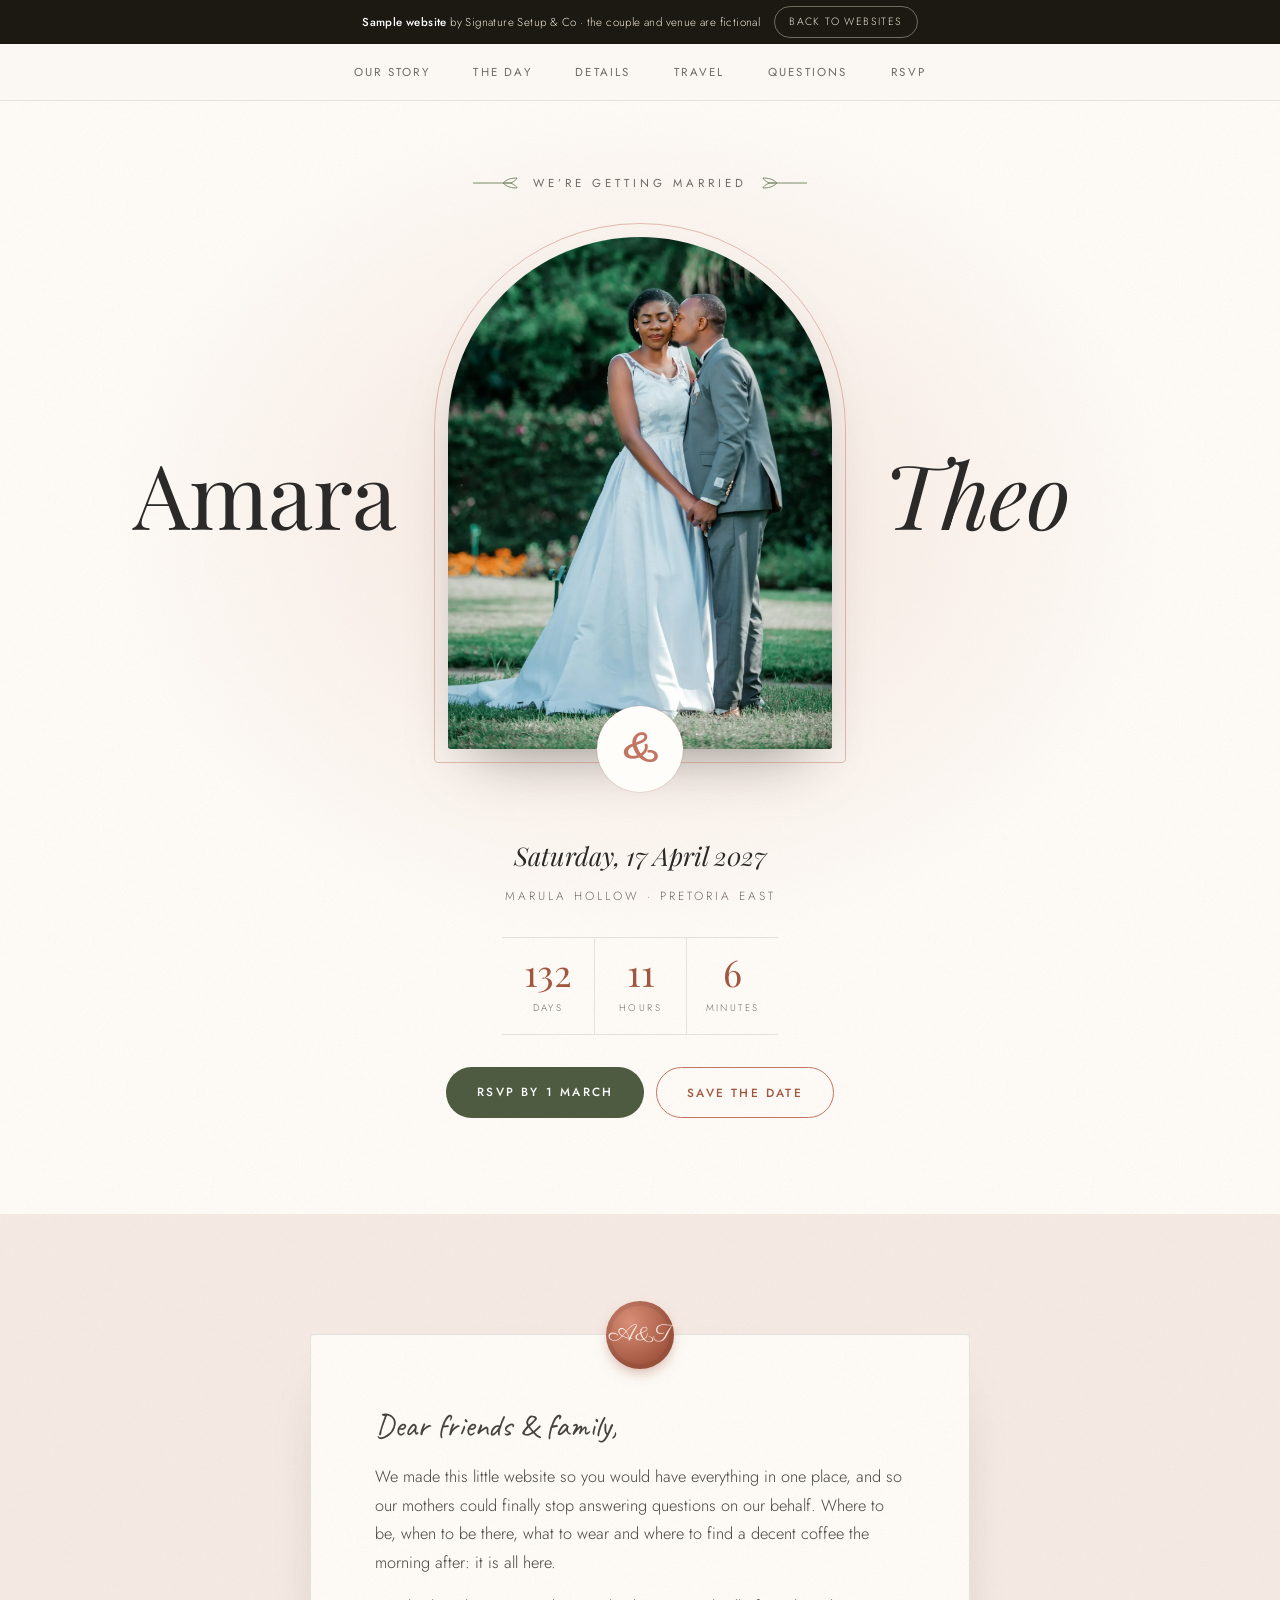
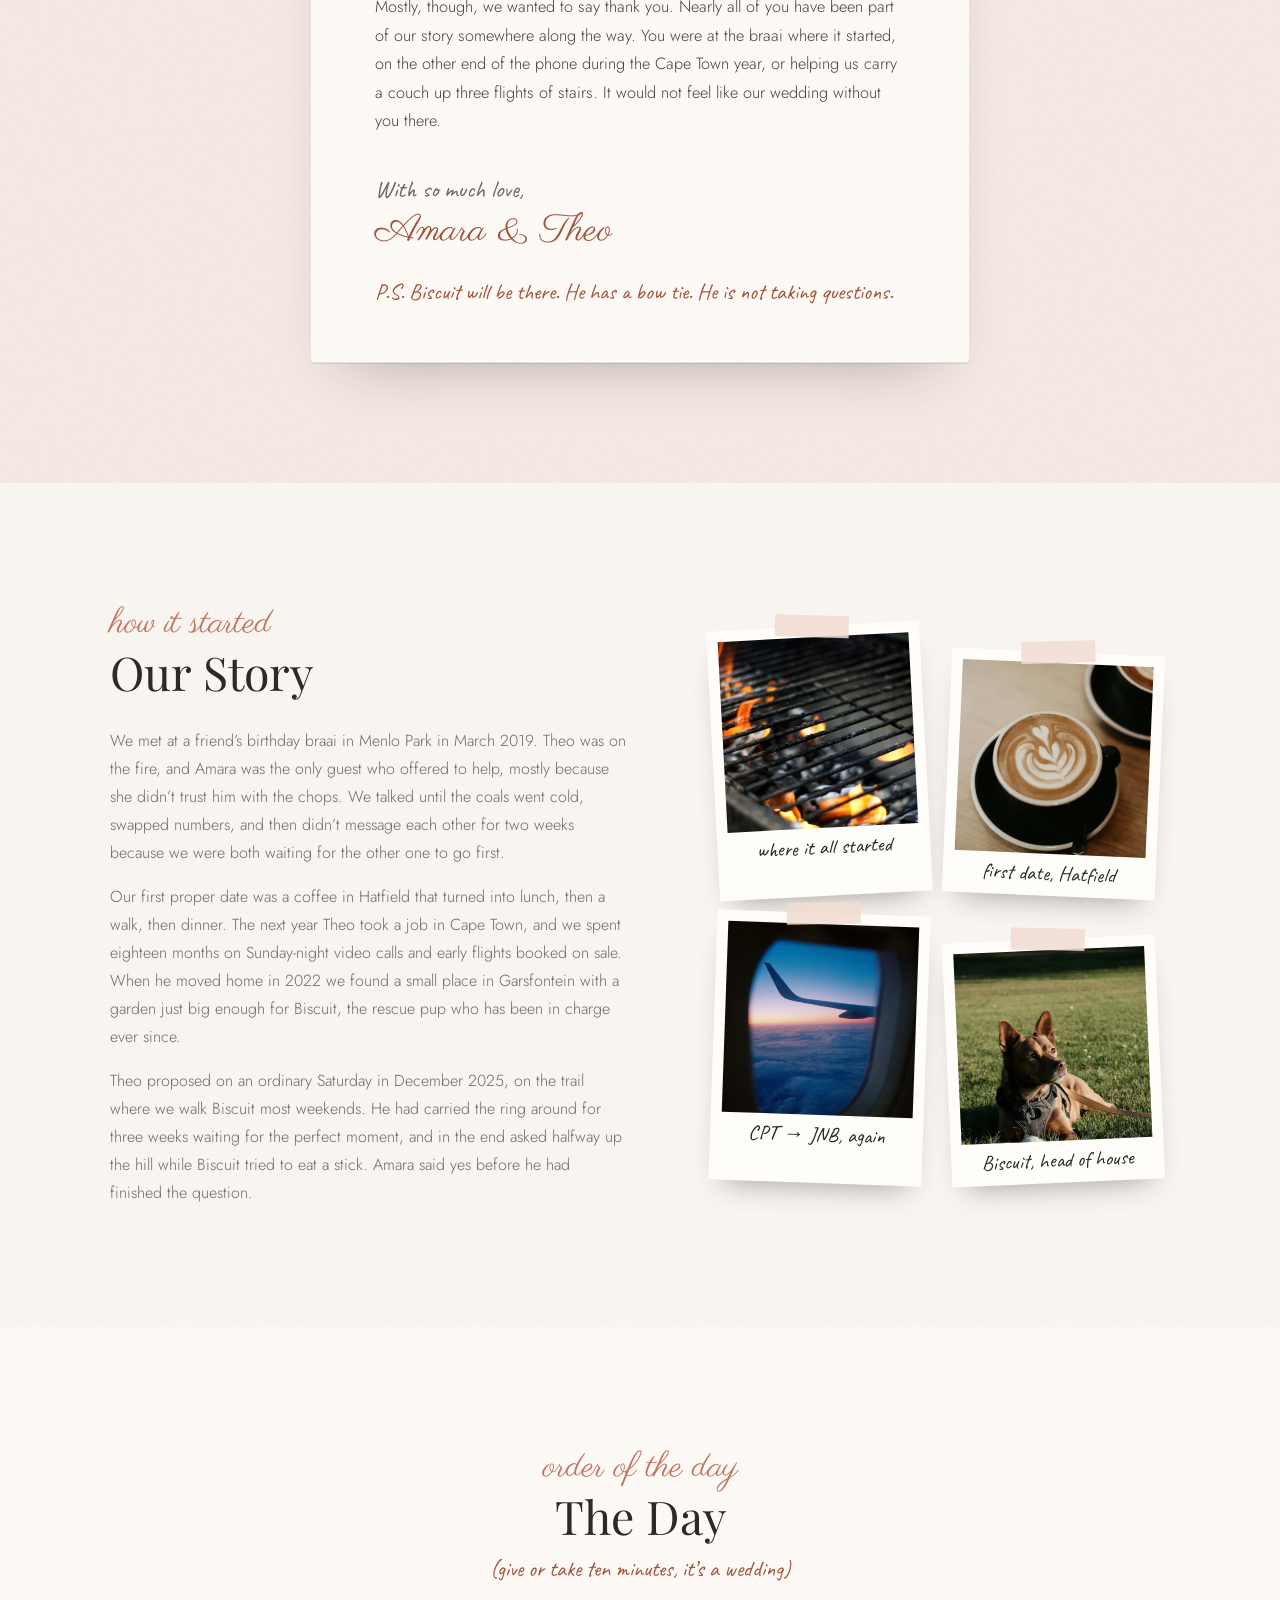
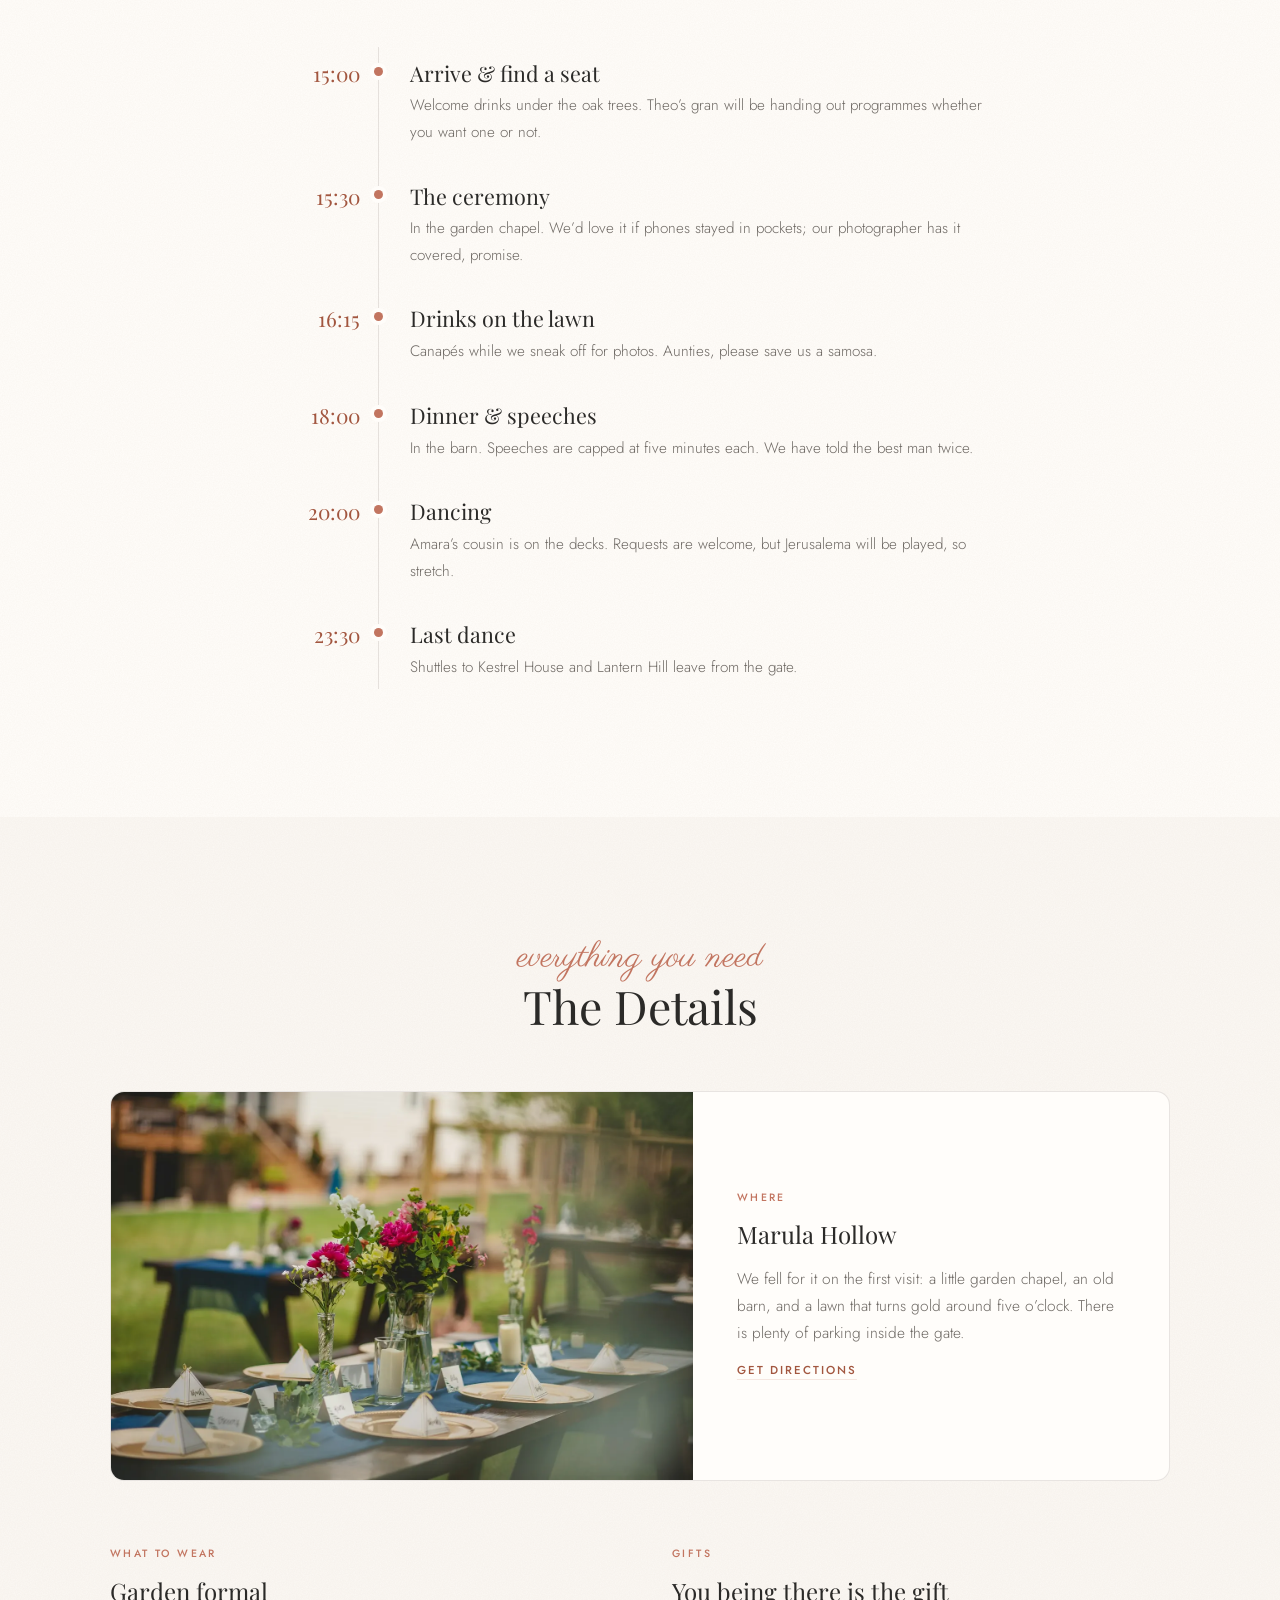
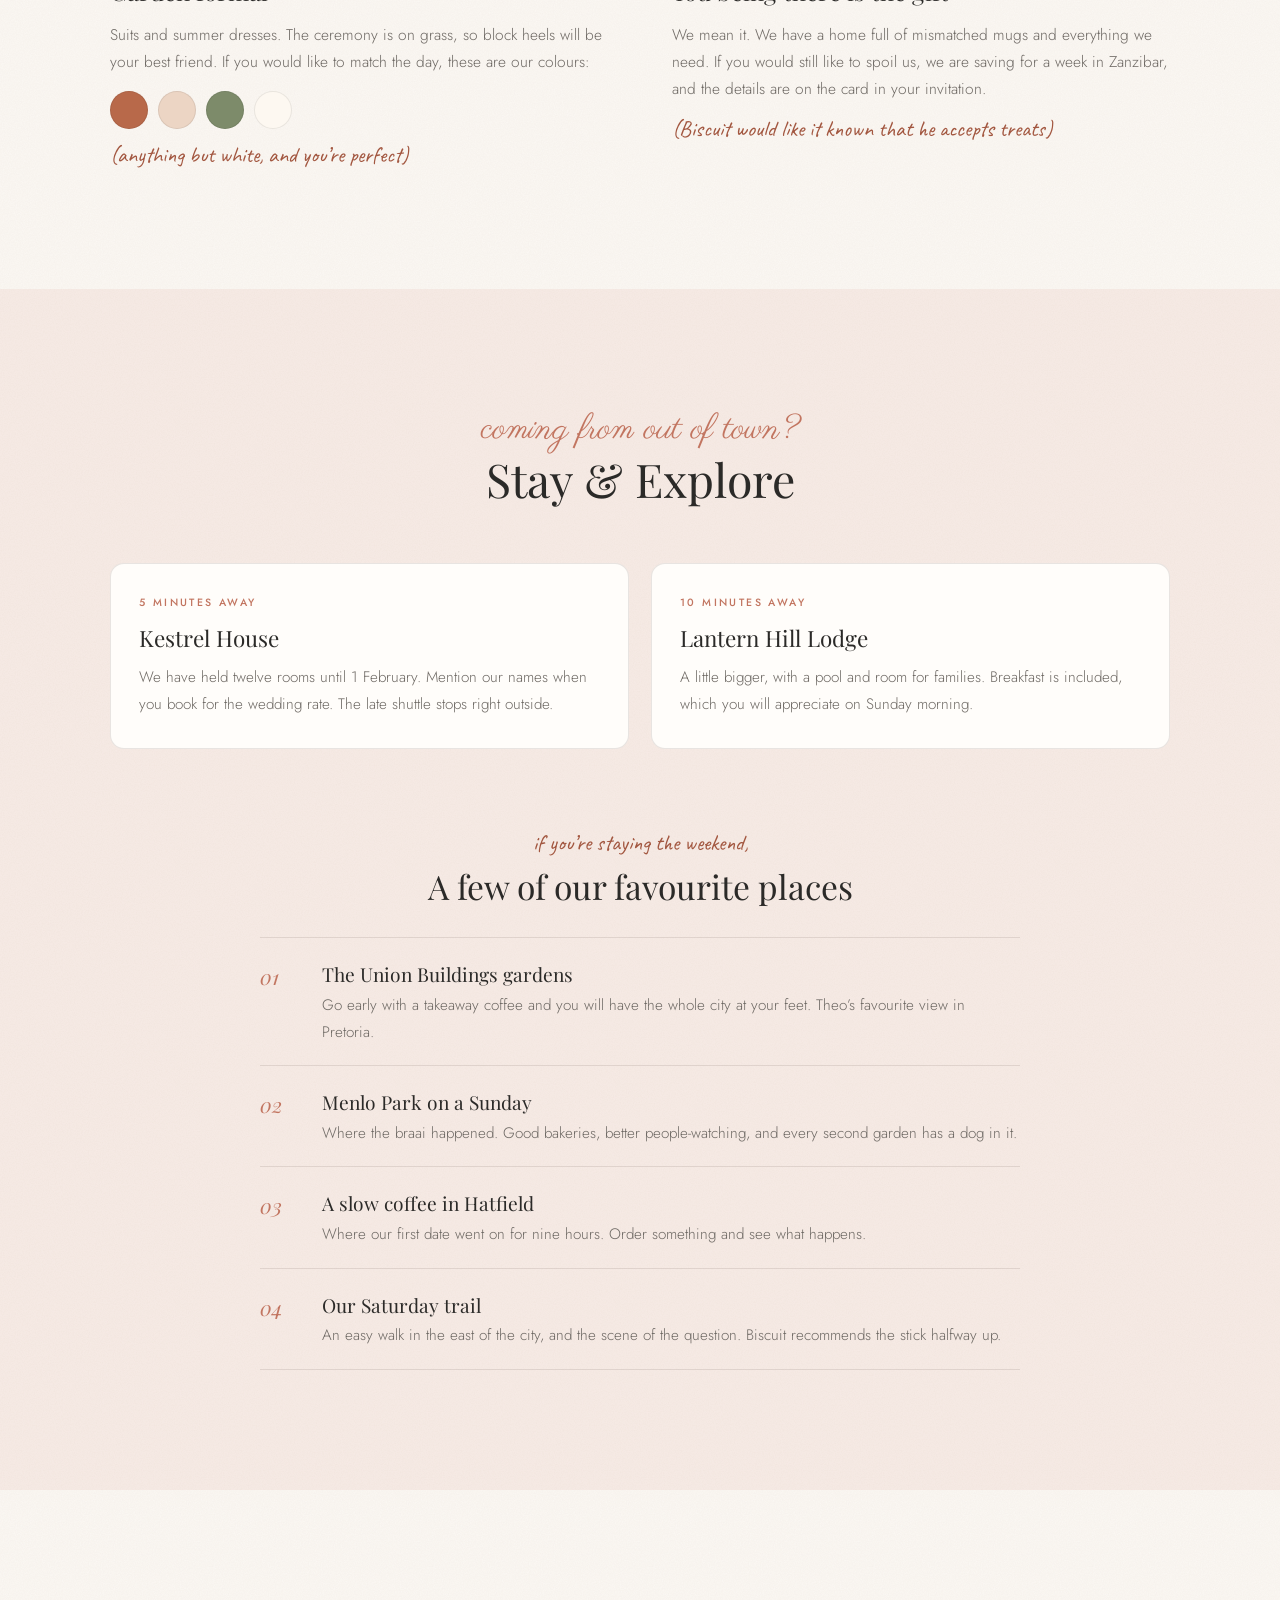
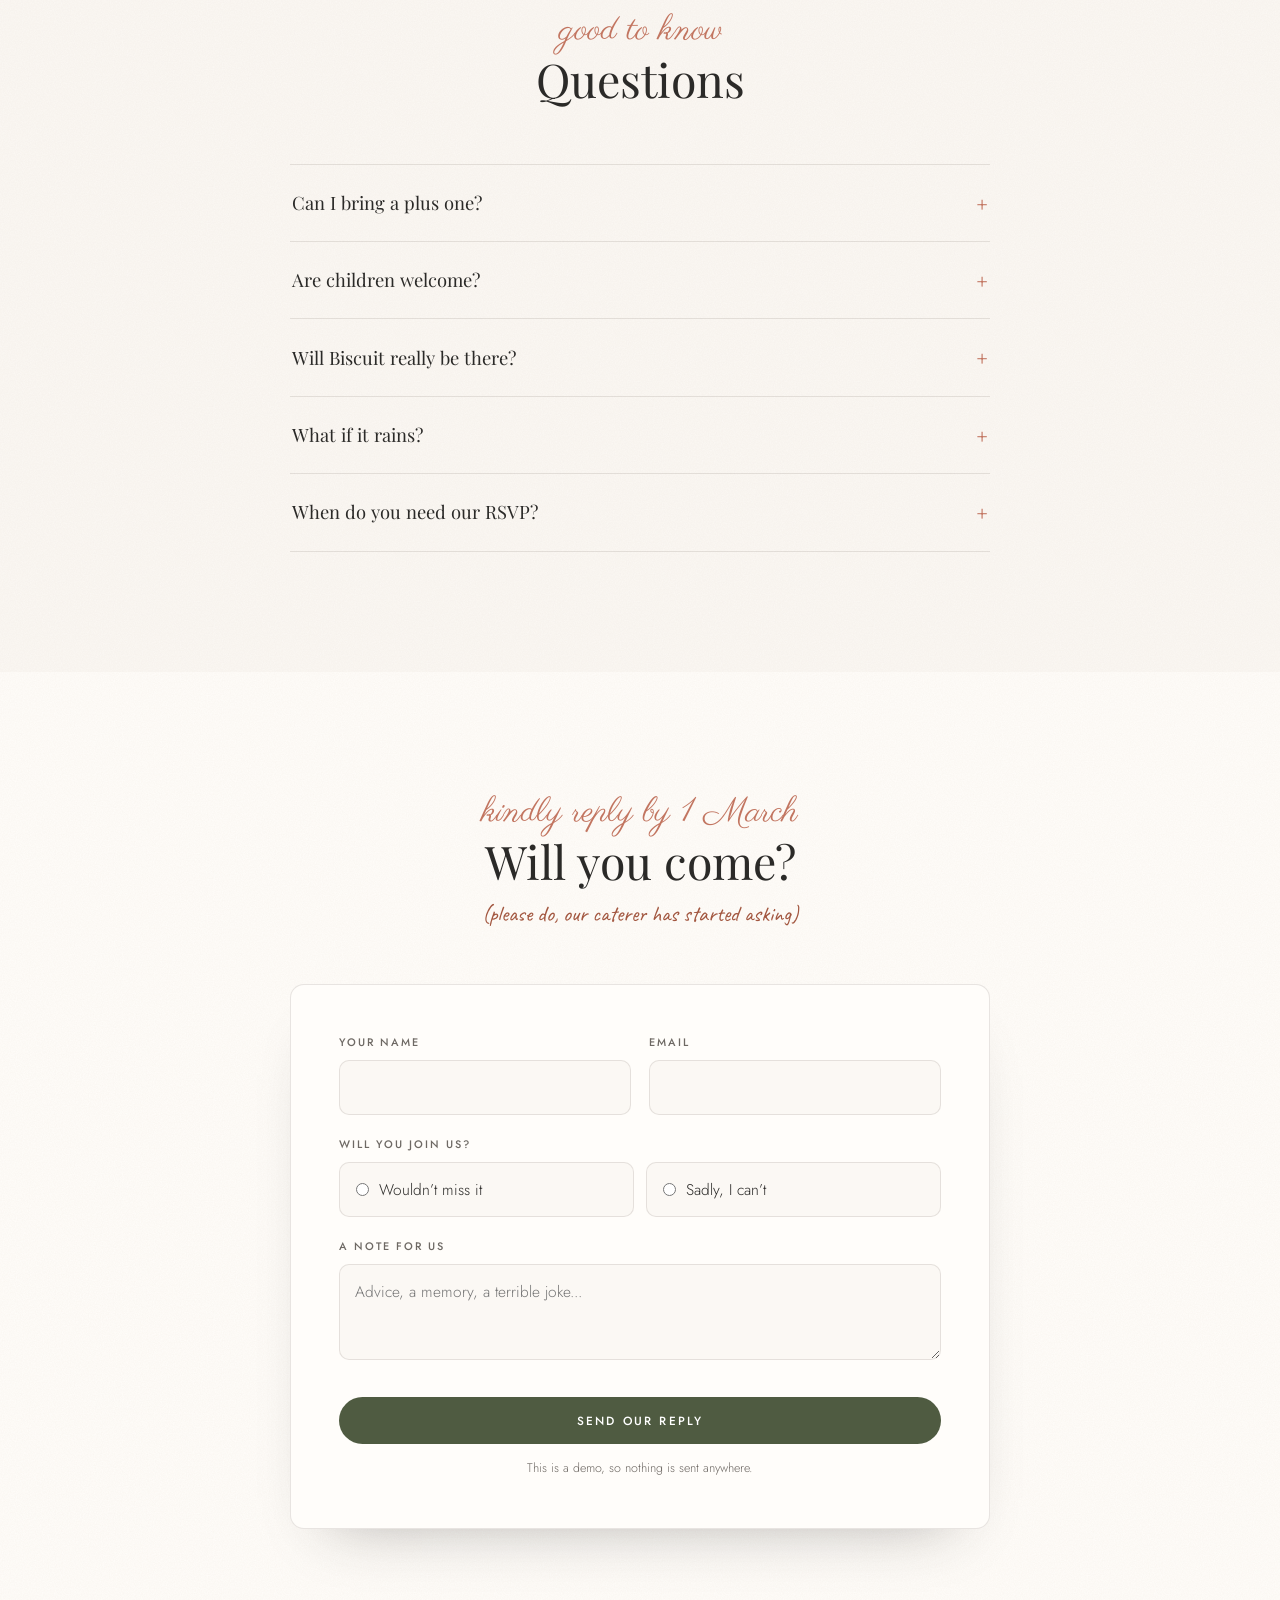
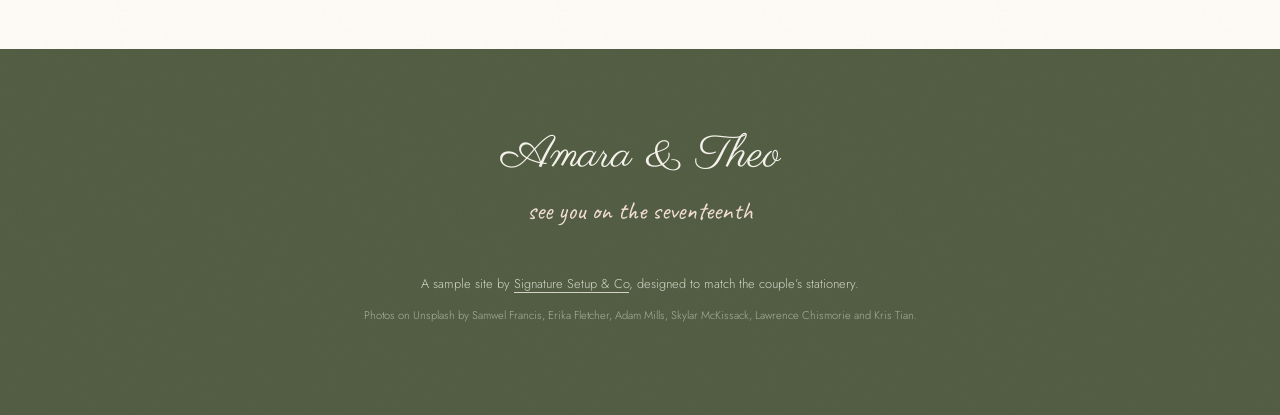
==== commit 3bf48dbe: "Take the brown out of the demo palette Ivory and pale blush replace the beige sections, the accent m" ====
--- a/demo/index.html
+++ b/demo/index.html
@@ -8,24 +8,24 @@
          must never be indexed or listed in sitemap.xml. -->
     <meta name="robots" content="noindex">
     <meta name="description" content="A sample wedding website by Signature Setup &amp; Co. The couple and venue are fictional.">
-    <meta name="theme-color" content="#f7f0e6">
+    <meta name="theme-color" content="#fbf8f4">
     <link rel="icon" href="../media/logo.svg" type="image/svg+xml">
     <link rel="preconnect" href="https://fonts.googleapis.com">
     <link rel="preconnect" href="https://fonts.gstatic.com" crossorigin>
     <link href="https://fonts.googleapis.com/css2?family=Caveat:wght@400;500&family=Jost:wght@300;400;500&family=Parisienne&family=Playfair+Display:ital,wght@0,400;0,500;1,400&display=swap" rel="stylesheet">
     <style>
         :root {
-            --cream: #f7f0e6;
-            --paper: #fdf8f1;
-            --linen: #efe4d4;
-            --clay: #b8694a;
-            --clay-deep: #8f4b31;
-            --clay-soft: rgba(184, 105, 74, 0.16);
+            --cream: #fbf8f4;
+            --paper: #fffdfa;
+            --linen: #f7ebe6;
+            --clay: #c27560;
+            --clay-deep: #a2563f;
+            --clay-soft: rgba(194, 117, 96, 0.16);
             --sage: #7d8b6a;
-            --line: rgba(120, 95, 70, 0.18);
-            --ink: #2e2620;
-            --muted: #75685c;
-            --blush: #ecd5c4;
+            --line: rgba(90, 80, 75, 0.14);
+            --ink: #2b2a28;
+            --muted: #6e6964;
+            --blush: #f1dcd3;
             --serif: 'Playfair Display', Georgia, serif;
             --sans: 'Jost', system-ui, sans-serif;
             --script: 'Parisienne', cursive;
@@ -107,7 +107,7 @@
             top: var(--demo-bar);
             z-index: 40;
             margin-top: var(--demo-bar);
-            background-color: rgba(247, 240, 230, 0.92);
+            background-color: rgba(251, 248, 244, 0.92);
             -webkit-backdrop-filter: blur(10px);
             backdrop-filter: blur(10px);
             border-bottom: 1px solid var(--line);
@@ -201,7 +201,7 @@
                 padding: 6px 0 14px;
                 background-color: var(--cream);
                 border-bottom: 1px solid var(--line);
-                box-shadow: 0 18px 30px -18px rgba(46, 38, 32, 0.35);
+                box-shadow: 0 18px 30px -18px rgba(43, 42, 40, 0.35);
                 opacity: 0;
                 visibility: hidden;
                 transform: translateY(-6px);
@@ -233,7 +233,7 @@
             padding: clamp(40px, 6vw, 72px) 20px clamp(64px, 8vw, 96px);
             text-align: center;
             background:
-                radial-gradient(60% 55% at 50% 38%, rgba(236, 213, 196, 0.7), transparent 70%),
+                radial-gradient(60% 55% at 50% 38%, rgba(241, 220, 211, 0.75), transparent 70%),
                 var(--grain),
                 var(--paper);
         }
@@ -300,7 +300,7 @@
             object-fit: cover;
             object-position: 64% 22%;
             border-radius: 999px 999px 14px 14px;
-            box-shadow: 0 30px 60px -28px rgba(46, 38, 32, 0.5);
+            box-shadow: 0 30px 60px -28px rgba(43, 42, 40, 0.5);
         }
 
         .hero-names .amp {
@@ -416,8 +416,8 @@
             transition: background-color 0.3s ease, color 0.3s ease, border-color 0.3s ease;
         }
 
-        .btn-solid { background-color: var(--clay-deep); color: #fff; }
-        .btn-solid:hover { background-color: var(--ink); }
+        .btn-solid { background-color: #4f5b41; color: #fff; }
+        .btn-solid:hover { background-color: #3d4732; }
 
         .btn-line { border-color: var(--clay); color: var(--clay-deep); background: none; }
         .btn-line:hover { background-color: var(--clay-soft); }
@@ -465,7 +465,7 @@
             background-image: var(--grain);
             border: 1px solid var(--line);
             border-radius: 4px;
-            box-shadow: 0 1px 0 var(--line), 0 30px 60px -36px rgba(46, 38, 32, 0.4);
+            box-shadow: 0 1px 0 var(--line), 0 30px 60px -36px rgba(43, 42, 40, 0.4);
         }
 
         /* a wax seal holding it closed */
@@ -479,8 +479,8 @@
             height: 68px;
             margin-left: -34px;
             border-radius: 50%;
-            background: radial-gradient(circle at 35% 30%, #cf8566, var(--clay-deep) 70%);
-            box-shadow: 0 6px 14px -4px rgba(143, 75, 49, 0.6), inset 0 0 0 5px rgba(0, 0, 0, 0.07);
+            background: radial-gradient(circle at 35% 30%, #d98e78, var(--clay-deep) 70%);
+            box-shadow: 0 6px 14px -4px rgba(162, 86, 63, 0.5), inset 0 0 0 5px rgba(0, 0, 0, 0.07);
             font-family: var(--script);
             font-size: 1.45rem;
             color: #fbeee6;
@@ -488,7 +488,7 @@
 
         .letter p.greeting { font-family: var(--hand); font-size: 2rem; line-height: 1.2; margin-bottom: 1.1rem; }
 
-        .letter p { font-size: 1.02rem; color: #4a3f36; }
+        .letter p { font-size: 1.02rem; color: #46433f; }
 
         .letter p.signoff { margin-top: 2rem; font-family: var(--hand); font-size: 1.5rem; color: var(--muted); }
 
@@ -524,7 +524,7 @@
             position: relative;
             padding: 11px 11px 12px;
             background-color: #fffdf9;
-            box-shadow: 0 16px 30px -16px rgba(46, 38, 32, 0.45);
+            box-shadow: 0 16px 30px -16px rgba(43, 42, 40, 0.45);
             transform: rotate(var(--tilt, 0deg));
             transition: transform 0.4s cubic-bezier(0.2, 0.65, 0.25, 1);
         }
@@ -540,7 +540,7 @@
             width: 74px;
             height: 22px;
             margin-left: -37px;
-            background-color: rgba(236, 213, 196, 0.75);
+            background-color: rgba(241, 220, 211, 0.85);
             transform: rotate(calc(var(--tilt, 0deg) * -1.5));
         }
 
@@ -780,7 +780,7 @@
             background-color: var(--paper);
             border: 1px solid var(--line);
             border-radius: var(--radius);
-            box-shadow: 0 30px 60px -40px rgba(46, 38, 32, 0.4);
+            box-shadow: 0 30px 60px -40px rgba(43, 42, 40, 0.4);
         }
 
         .field { margin-bottom: 20px; }
@@ -837,7 +837,7 @@
         }
 
         .choice input { accent-color: var(--clay-deep); }
-        .choice label:has(input:checked) { border-color: var(--clay); background-color: #f6e6da; }
+        .choice label:has(input:checked) { border-color: var(--clay); background-color: #f9ebe5; }
 
         .attending-only[hidden] { display: none; }
 
@@ -859,13 +859,13 @@
         footer {
             padding: 80px 20px 90px;
             text-align: center;
-            background-color: #3a2f27;
+            background-color: #4f5b41;
             background-image: var(--grain);
-            color: #f3e7da;
+            color: #f4f1ea;
         }
 
         footer .names { font-family: var(--script); font-size: 2.8rem; line-height: 1.2; }
-        footer .see-you { margin-top: 6px; font-family: var(--hand); font-size: 1.6rem; color: #e7b69c; }
+        footer .see-you { margin-top: 6px; font-family: var(--hand); font-size: 1.6rem; color: #f1dcd3; }
         footer .made { margin-top: 40px; font-size: 0.8rem; opacity: 0.8; }
         footer .made a { text-underline-offset: 4px; }
         footer .credits { margin-top: 10px; font-size: 0.7rem; opacity: 0.55; }
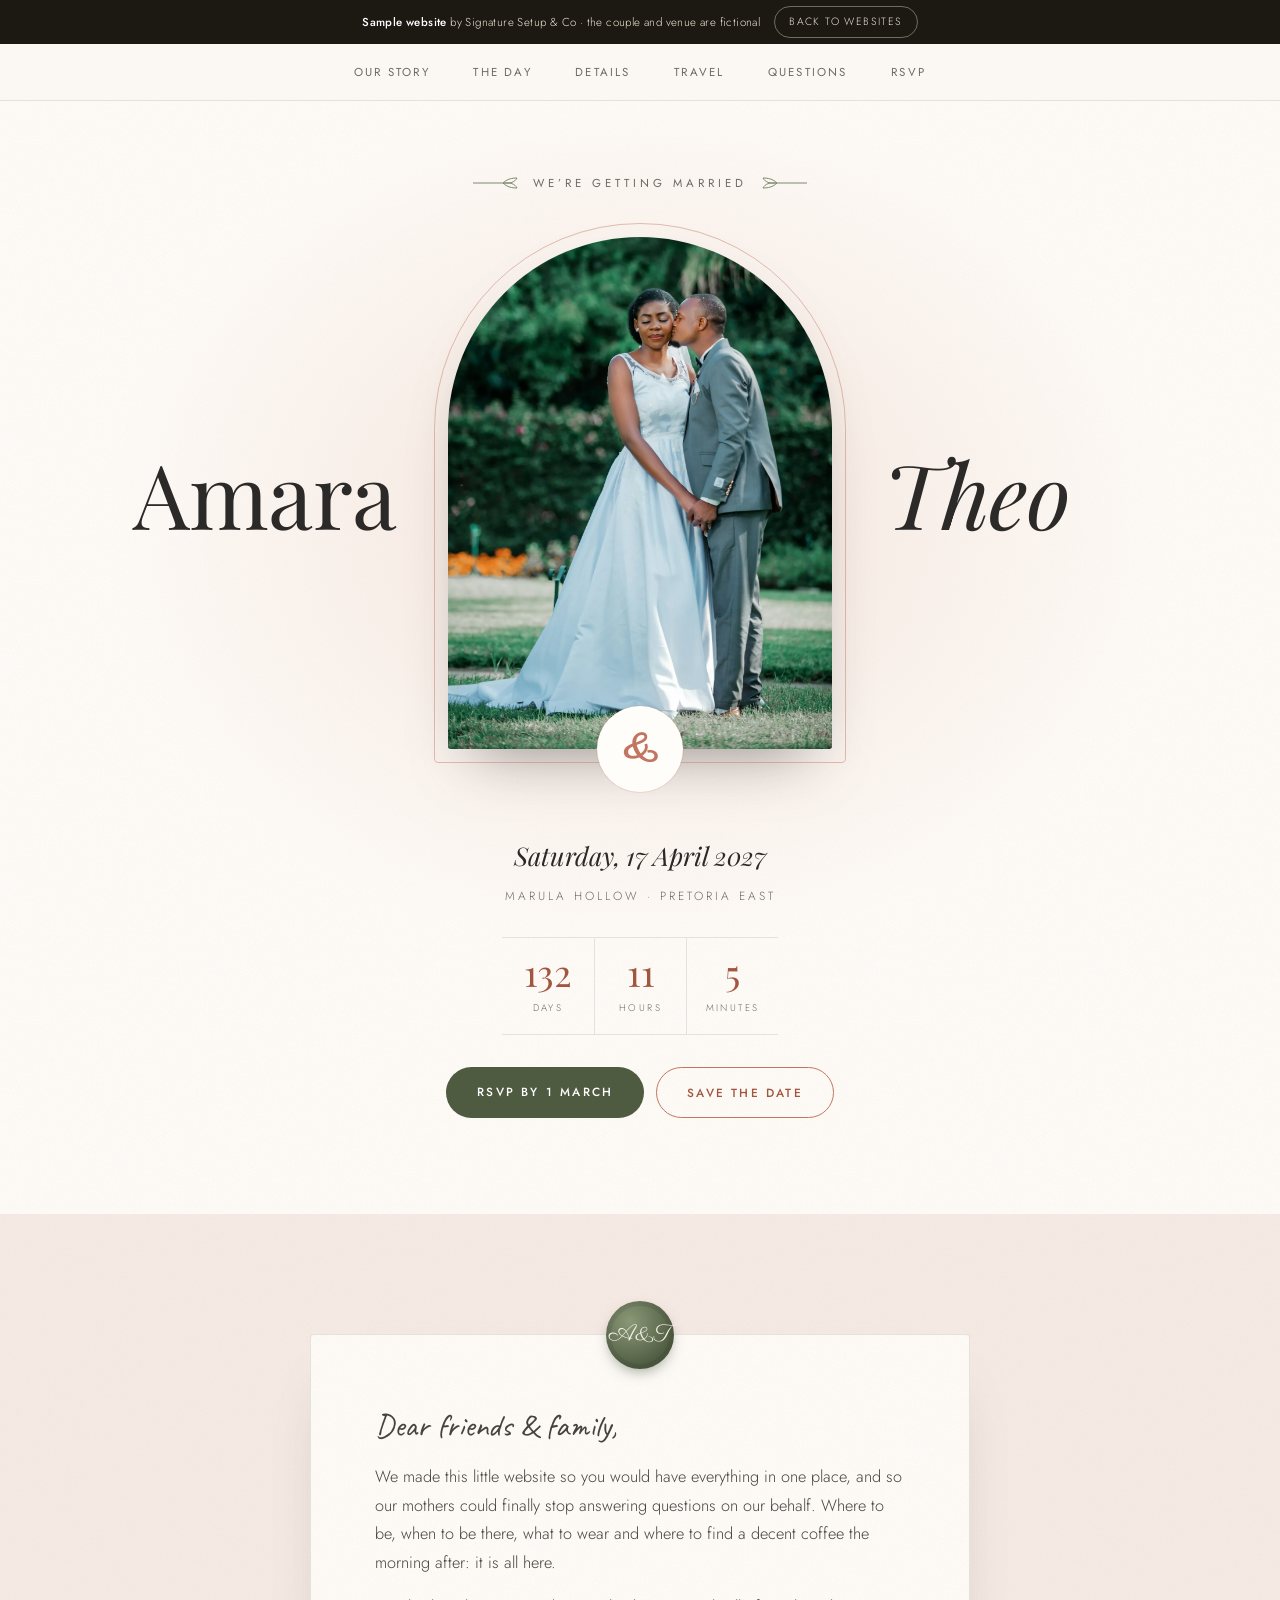
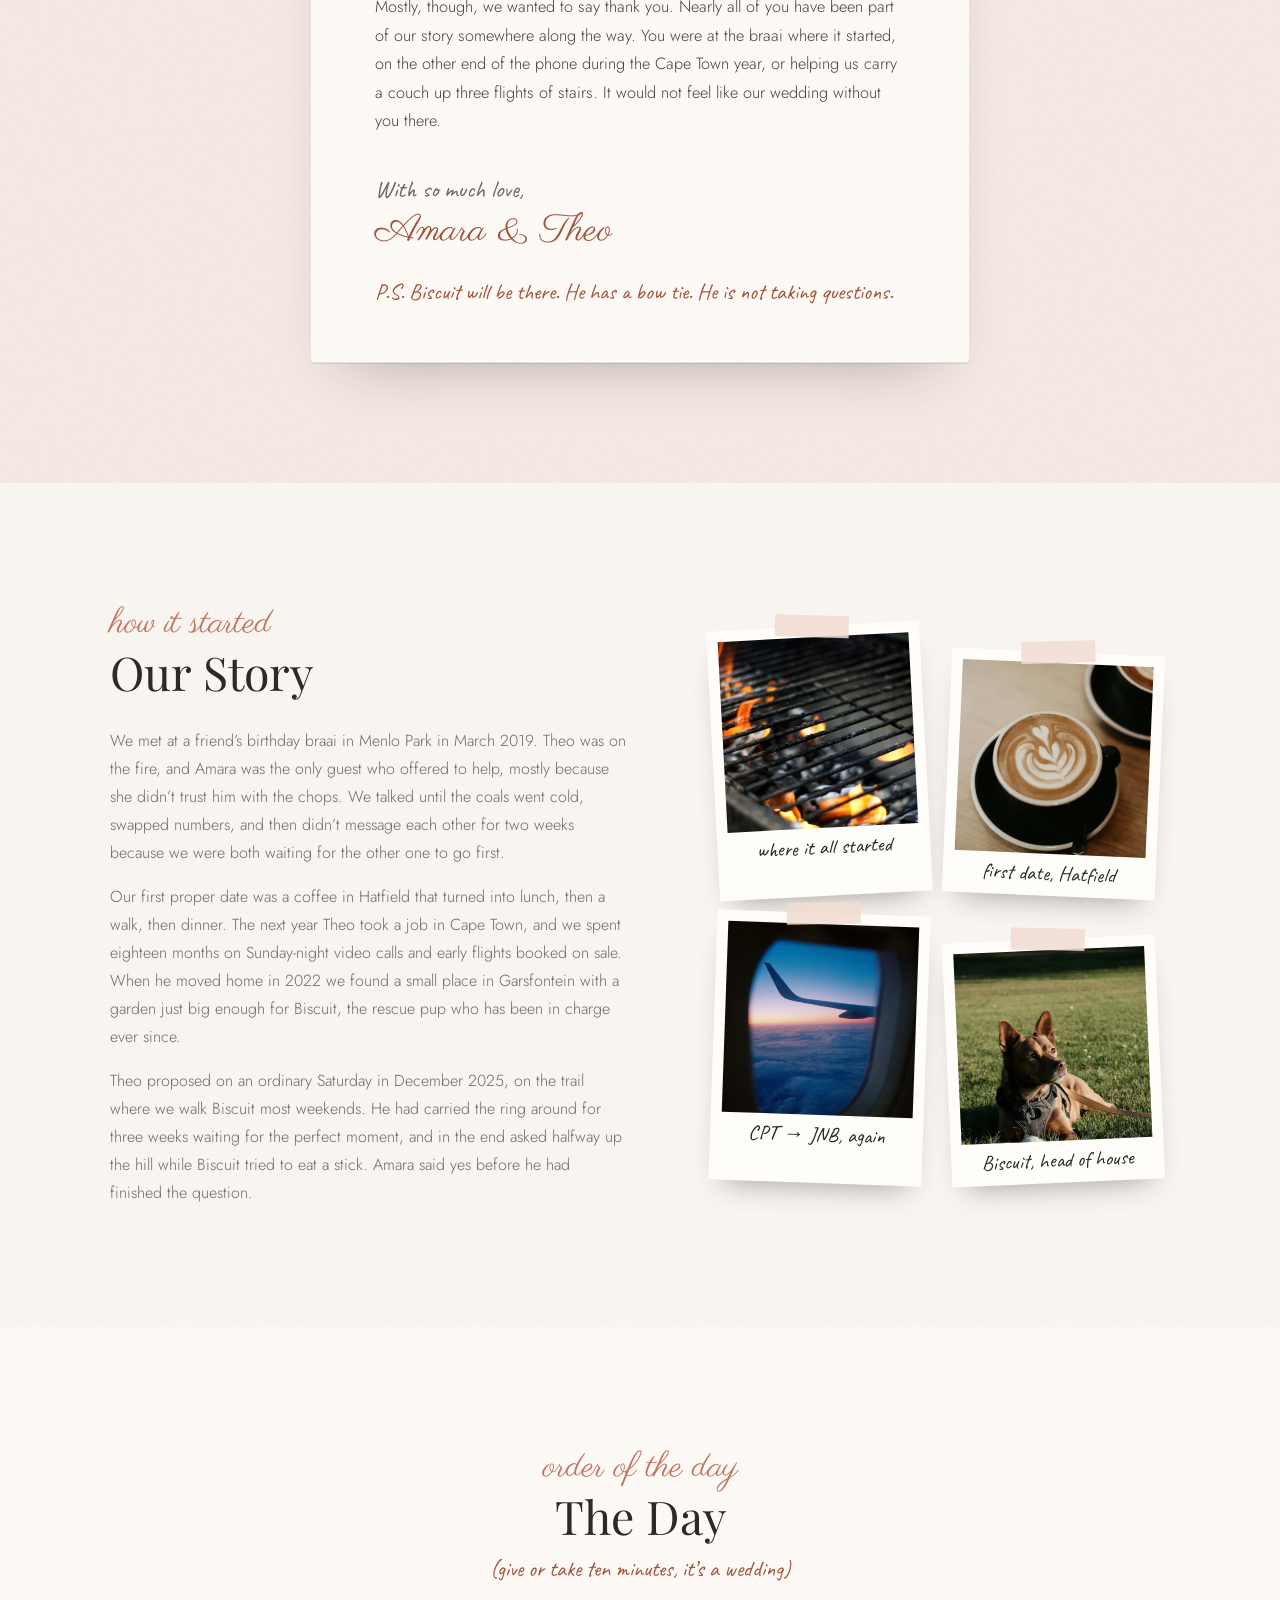
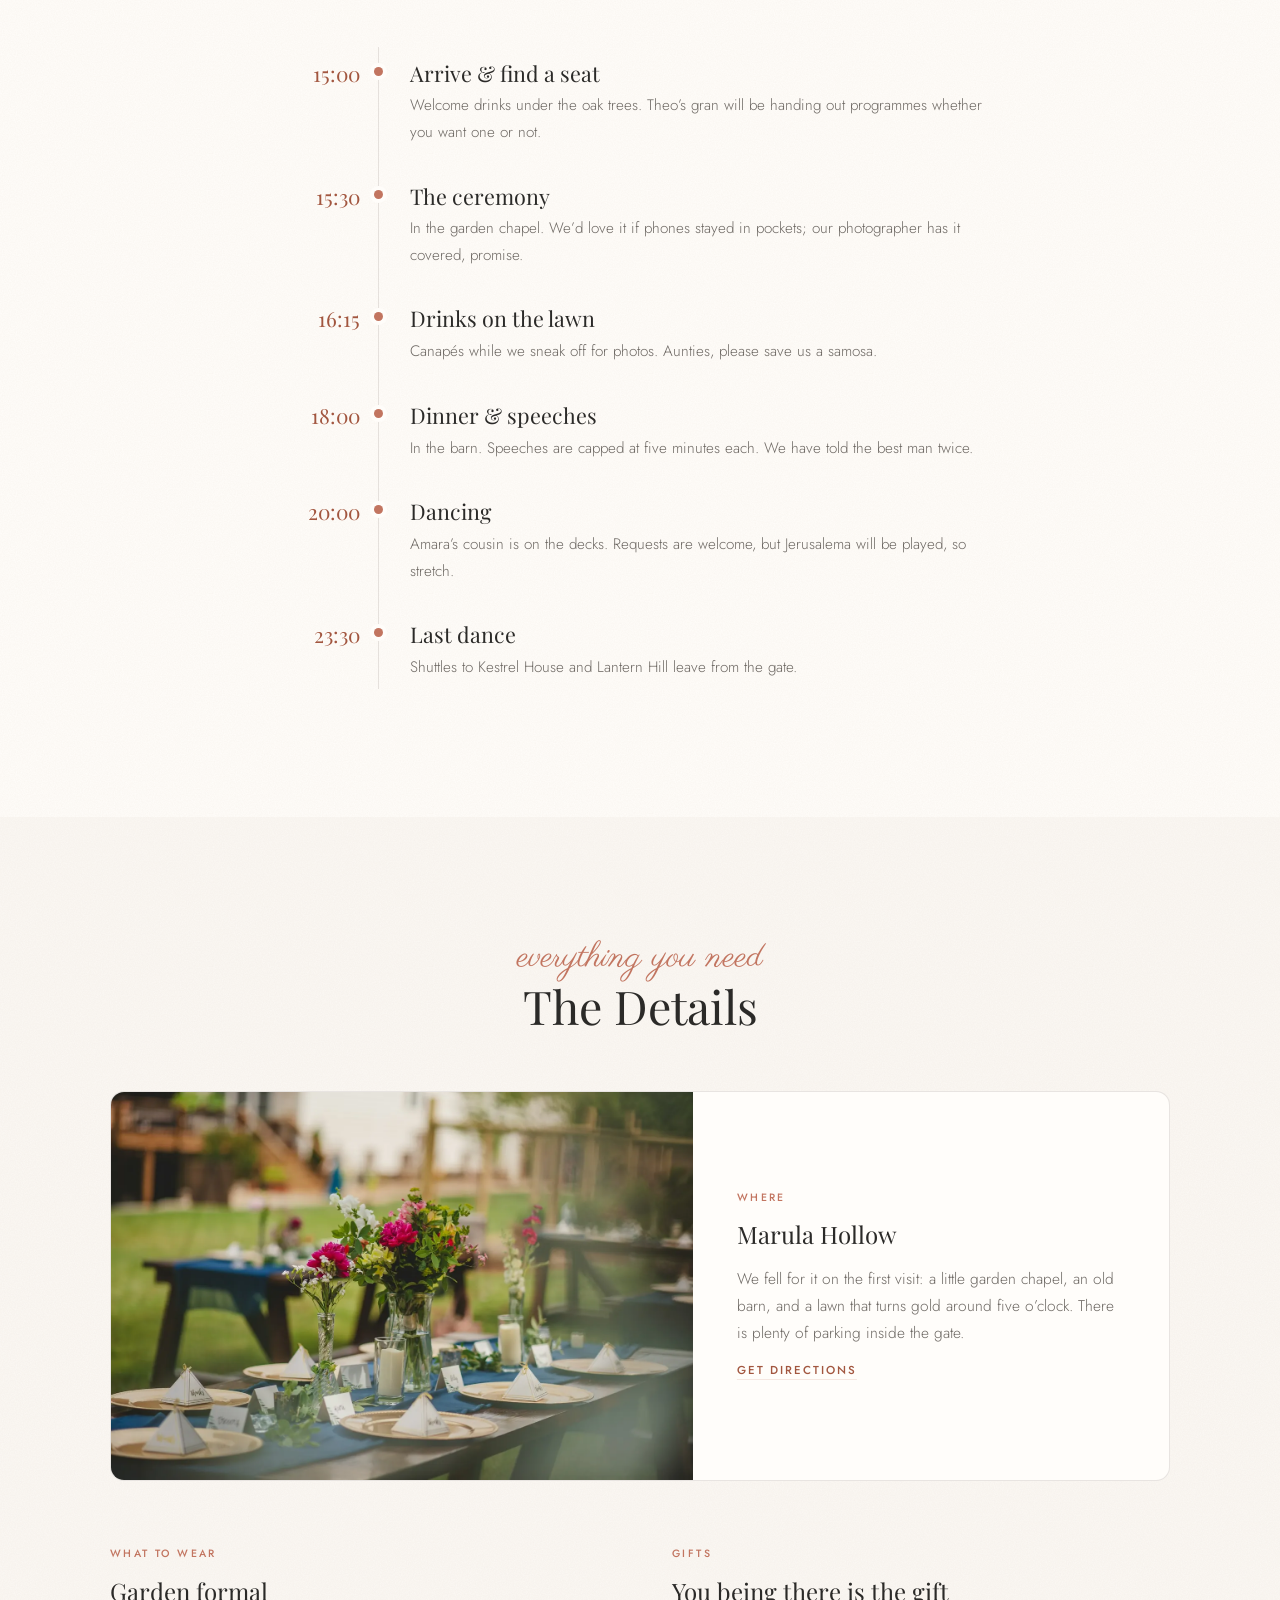
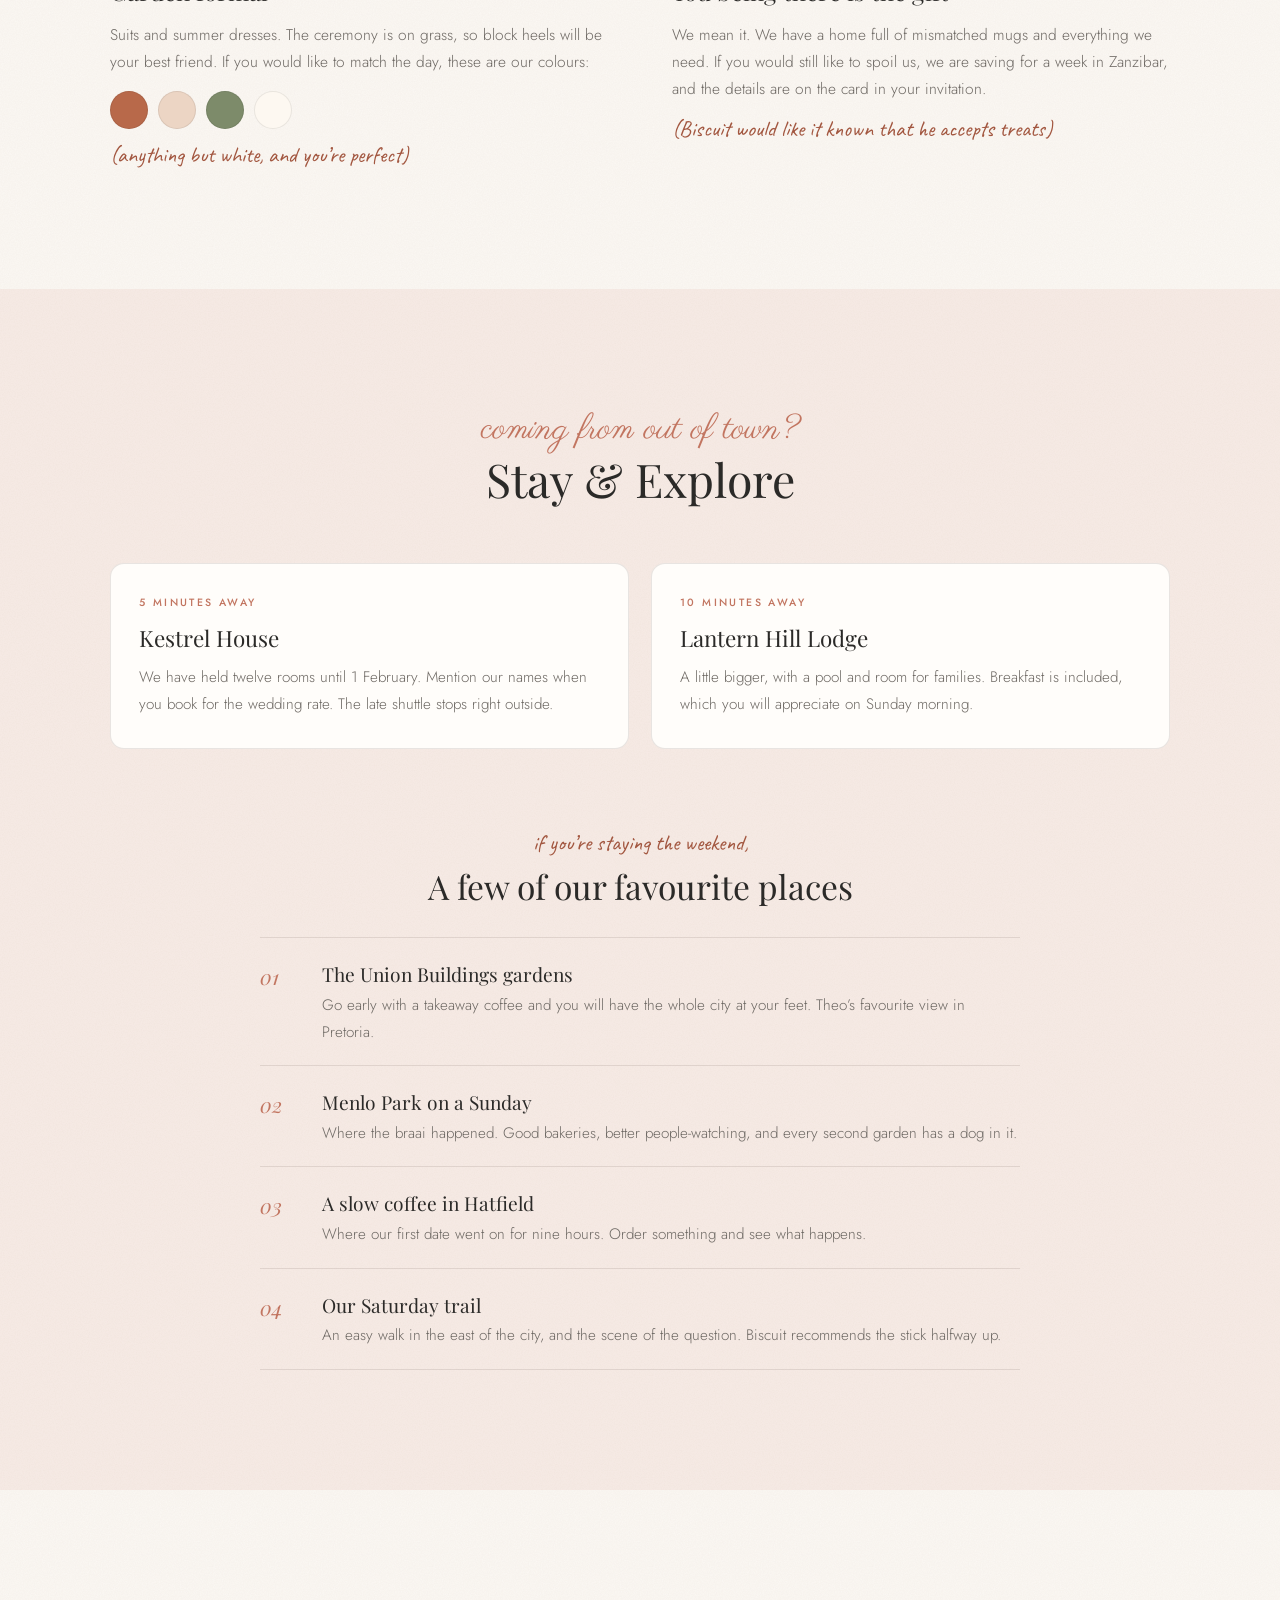
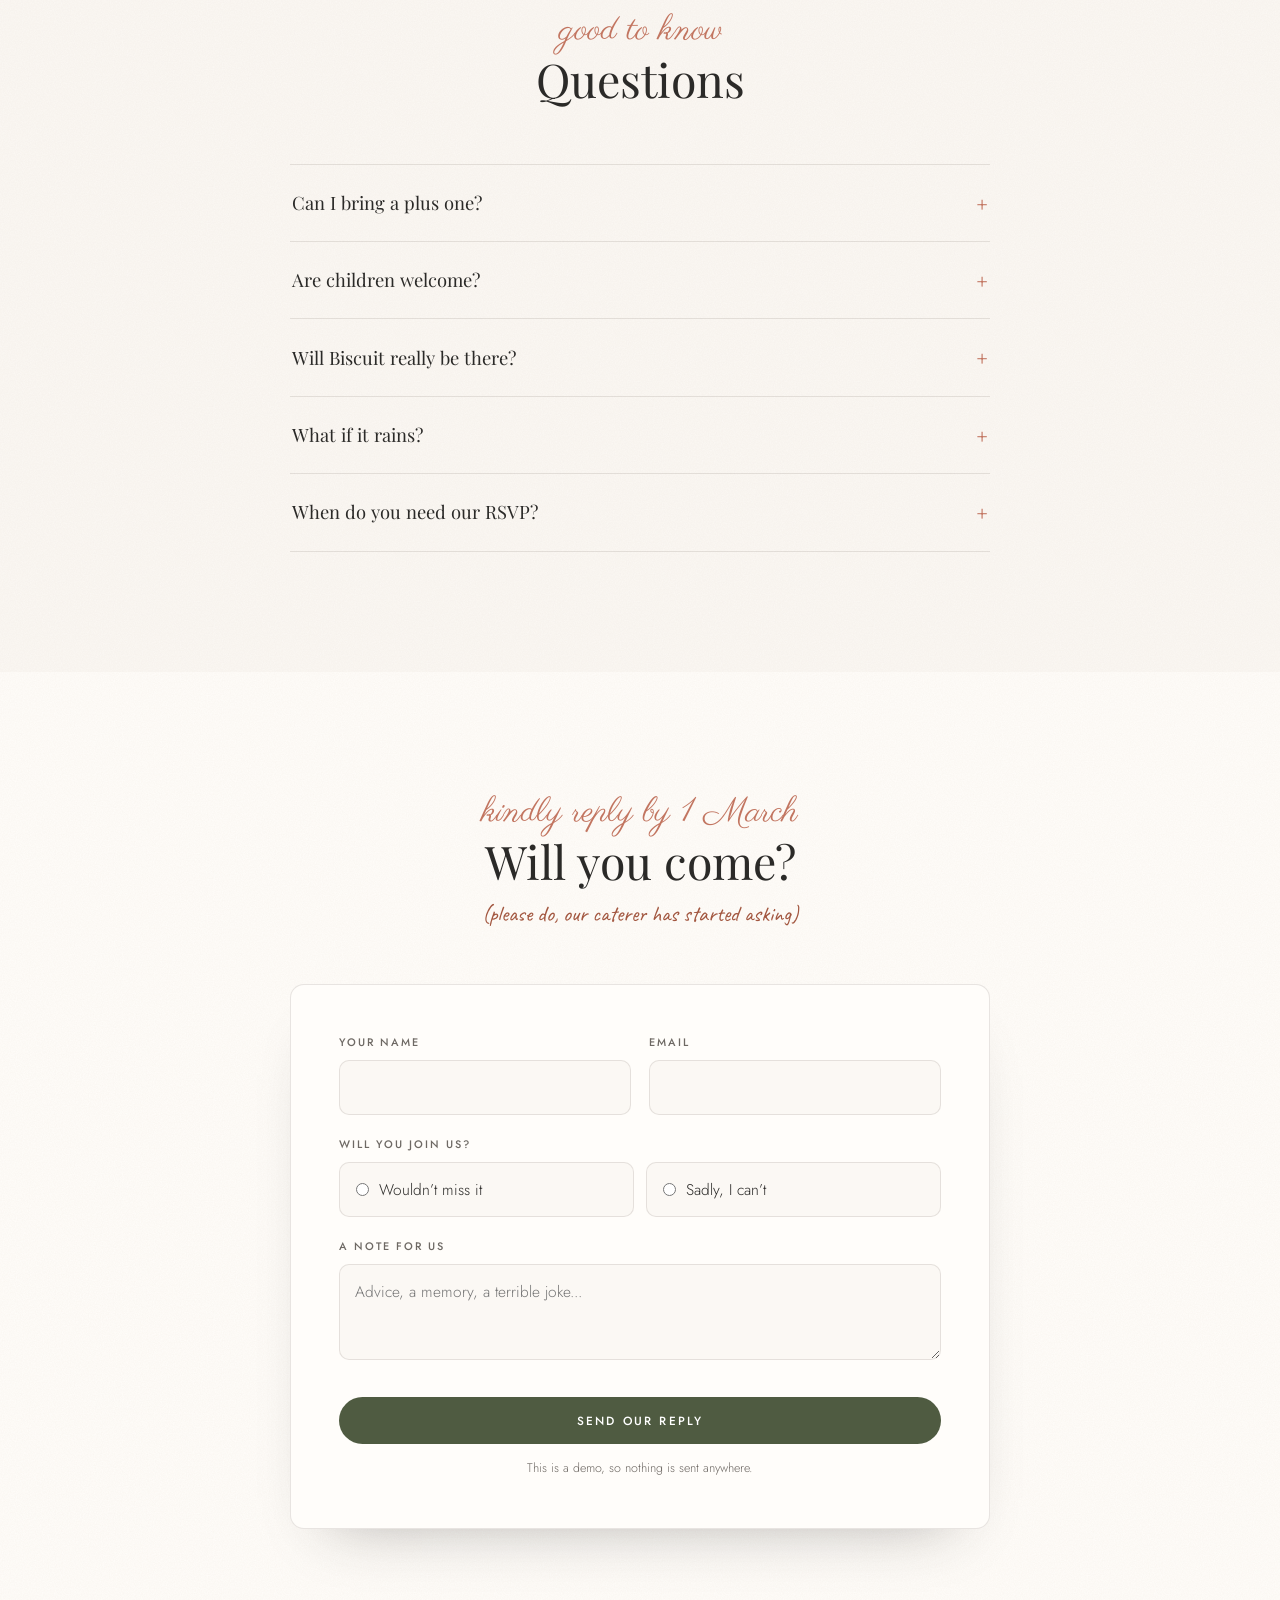
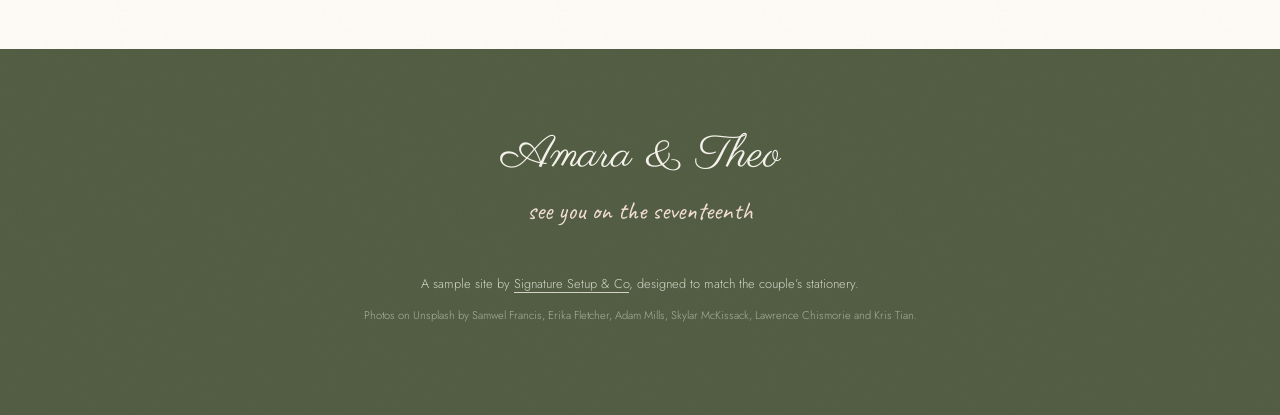
==== commit 5145e9ed: "Recolour the demo letter's wax seal sage green" ====
--- a/demo/index.html
+++ b/demo/index.html
@@ -479,11 +479,11 @@
             height: 68px;
             margin-left: -34px;
             border-radius: 50%;
-            background: radial-gradient(circle at 35% 30%, #d98e78, var(--clay-deep) 70%);
-            box-shadow: 0 6px 14px -4px rgba(162, 86, 63, 0.5), inset 0 0 0 5px rgba(0, 0, 0, 0.07);
+            background: radial-gradient(circle at 35% 30%, #8a9877, #4f5b41 72%);
+            box-shadow: 0 6px 14px -4px rgba(79, 91, 65, 0.55), inset 0 0 0 5px rgba(0, 0, 0, 0.08);
             font-family: var(--script);
             font-size: 1.45rem;
-            color: #fbeee6;
+            color: #f4f1ea;
         }
 
         .letter p.greeting { font-family: var(--hand); font-size: 2rem; line-height: 1.2; margin-bottom: 1.1rem; }
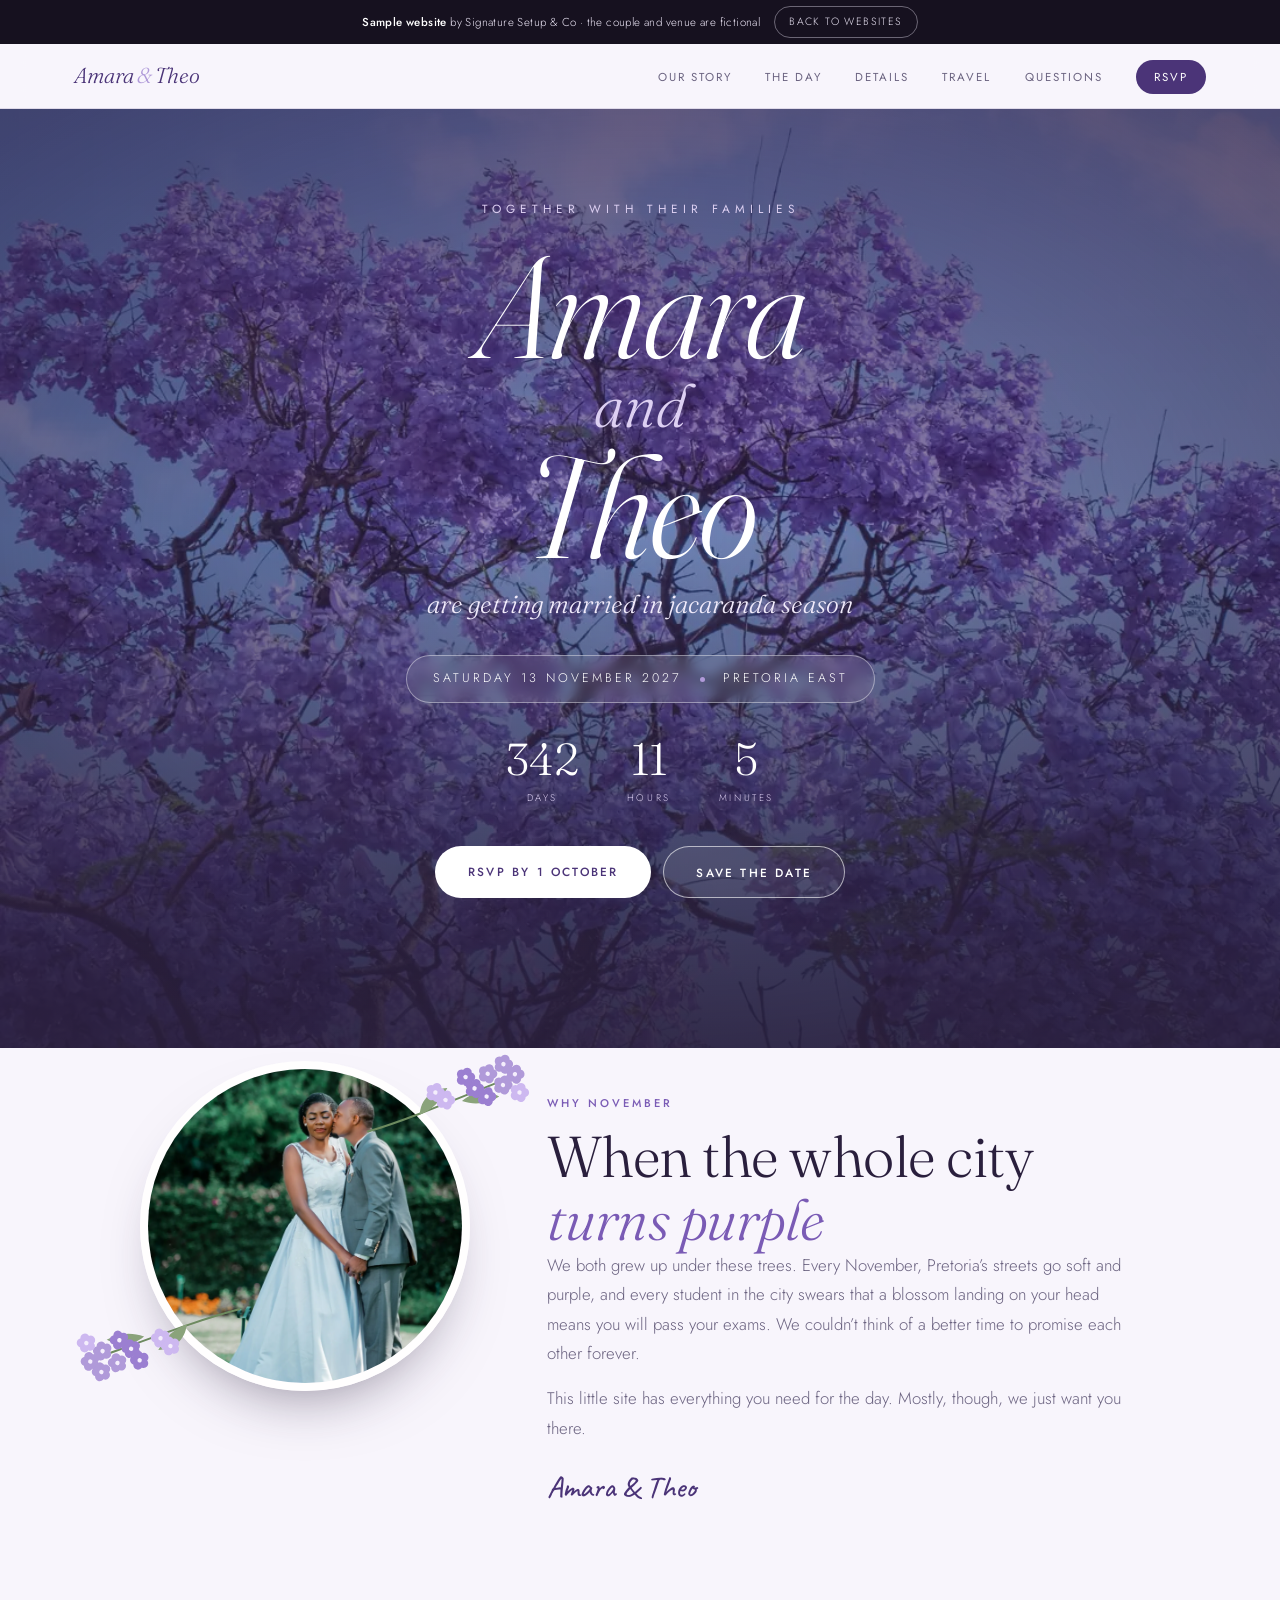
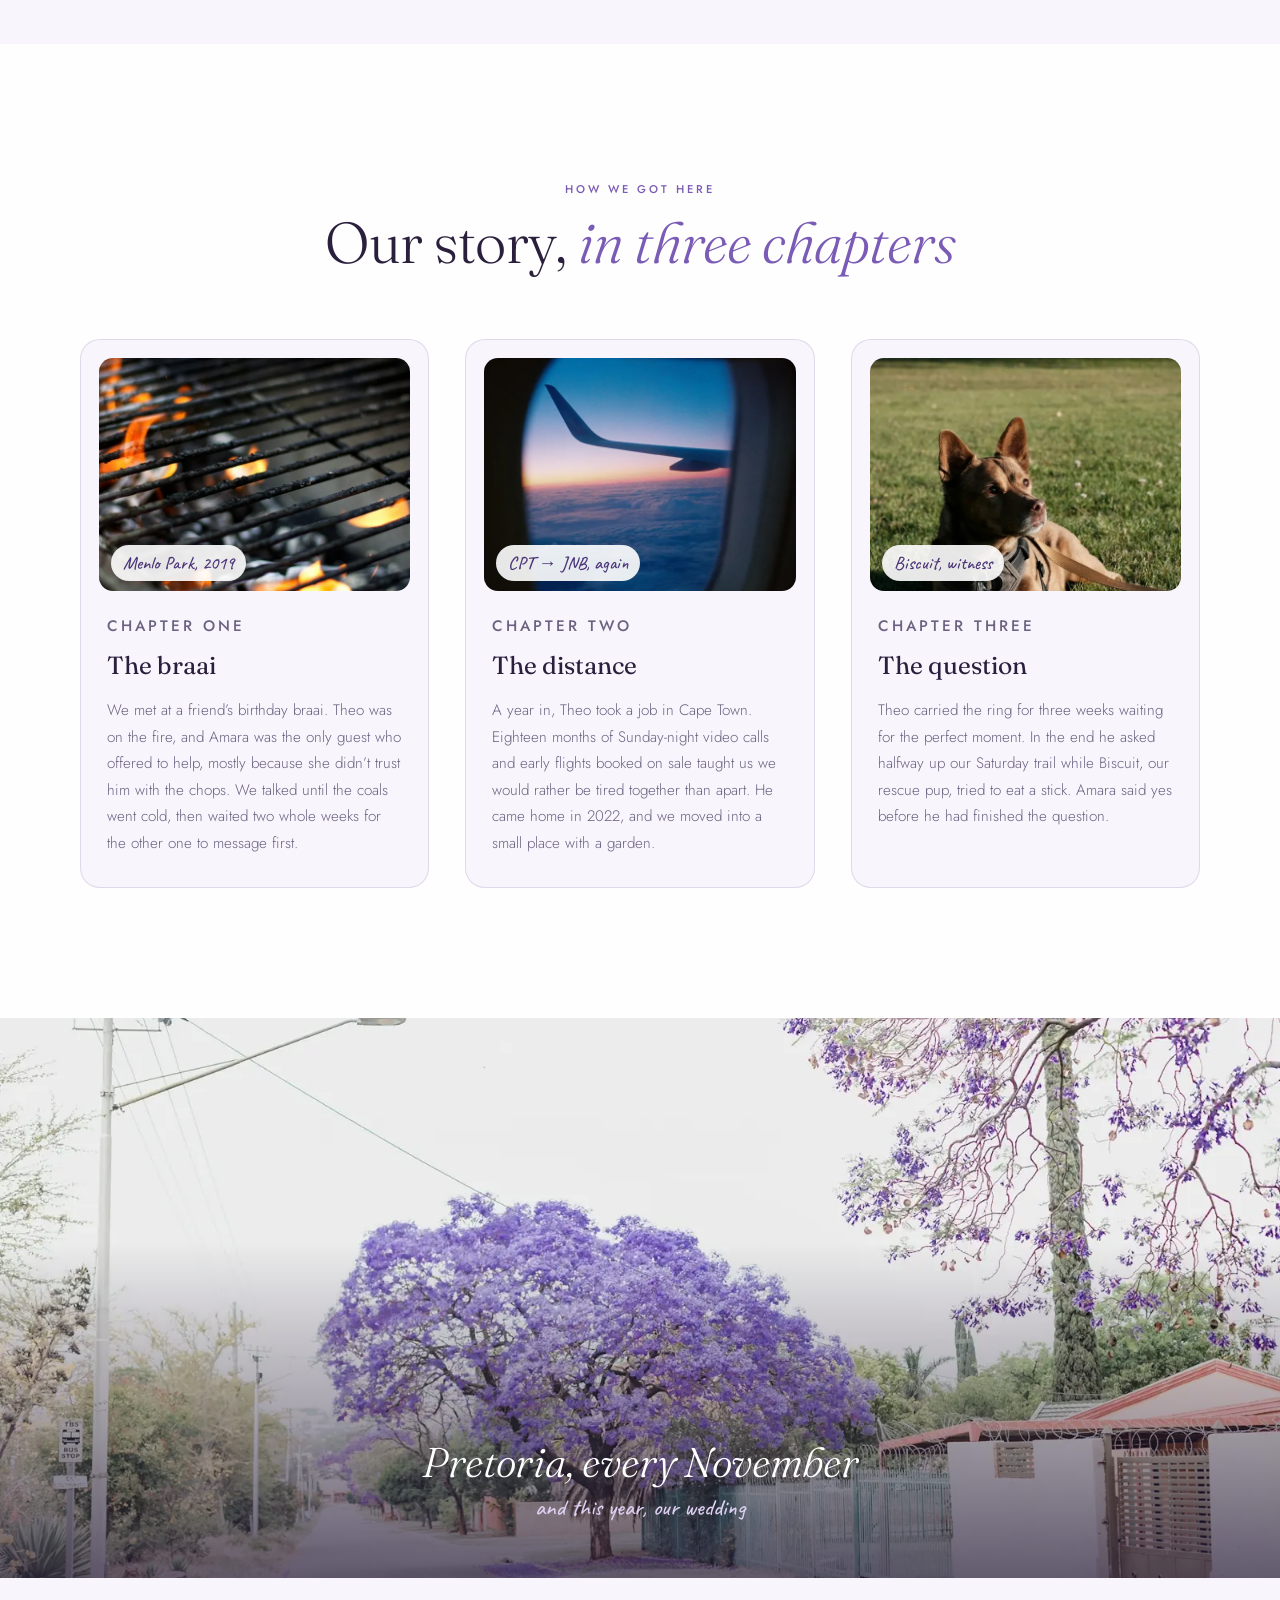
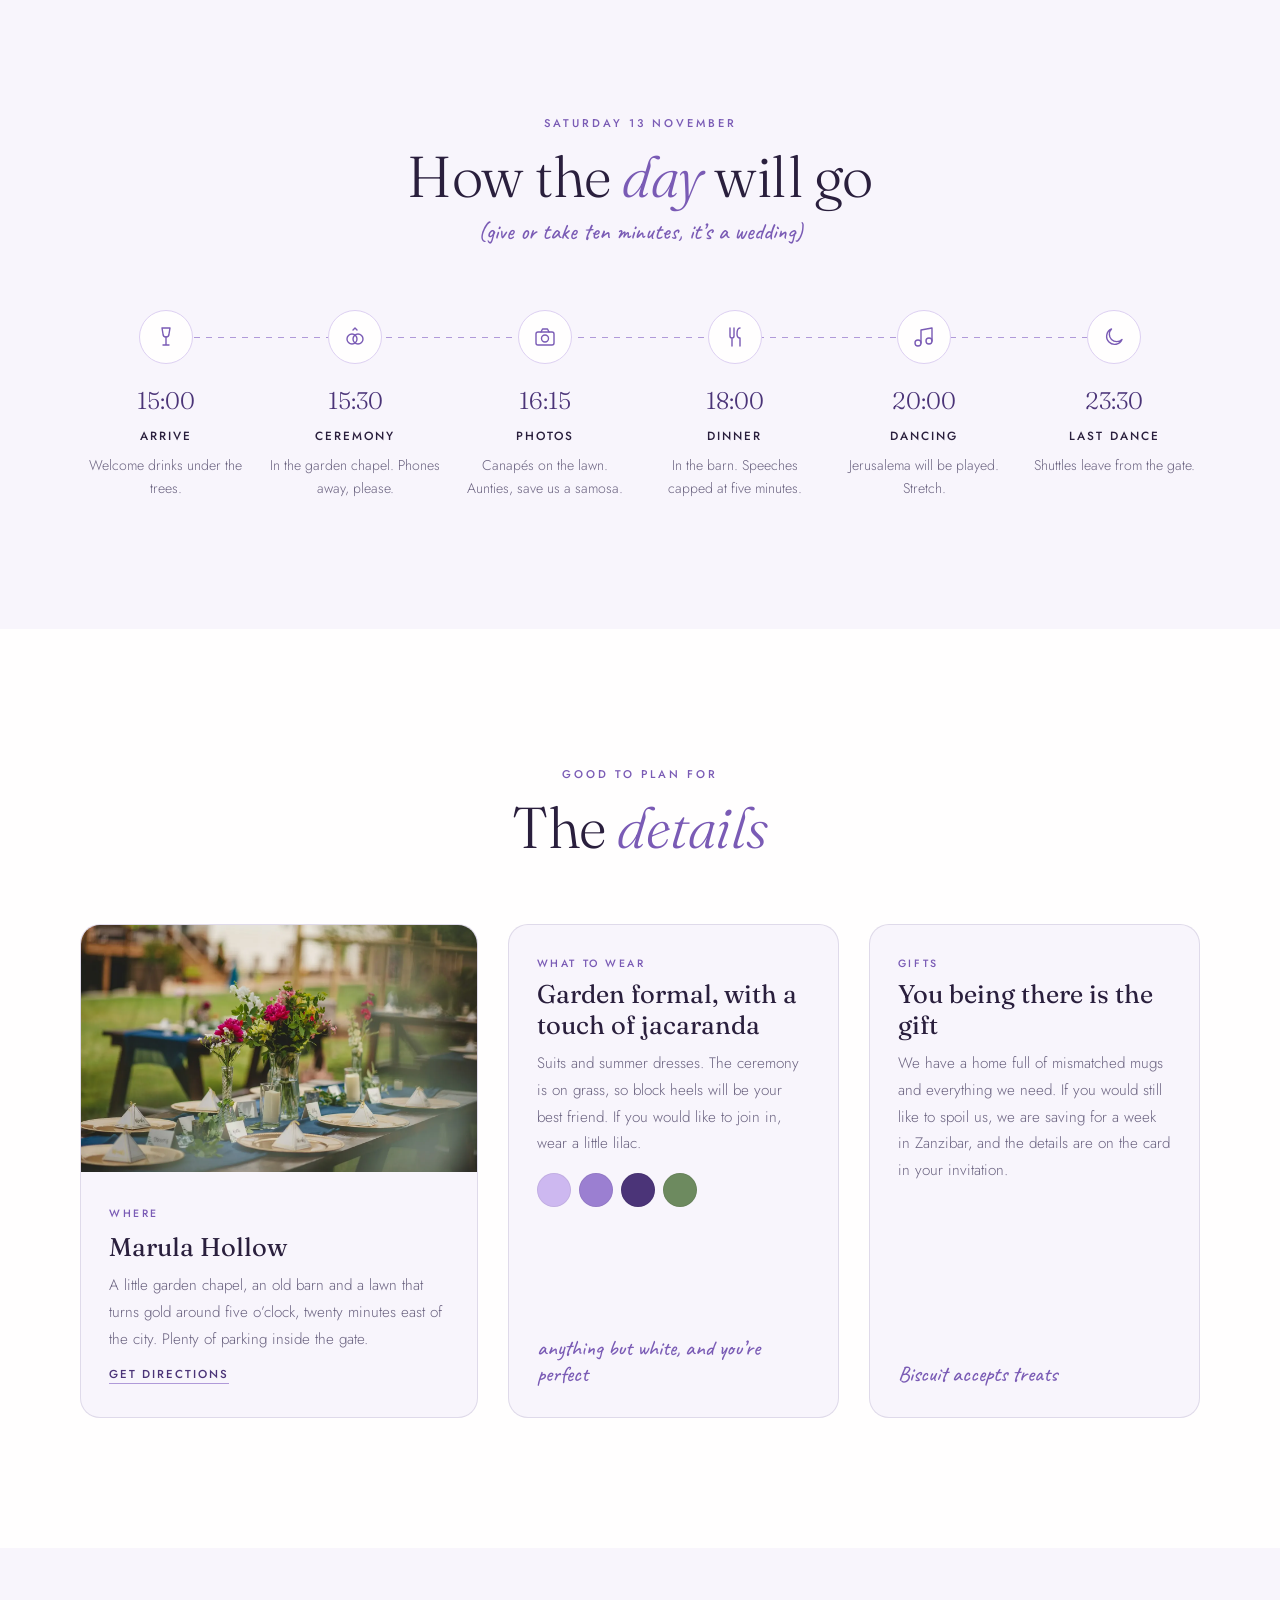
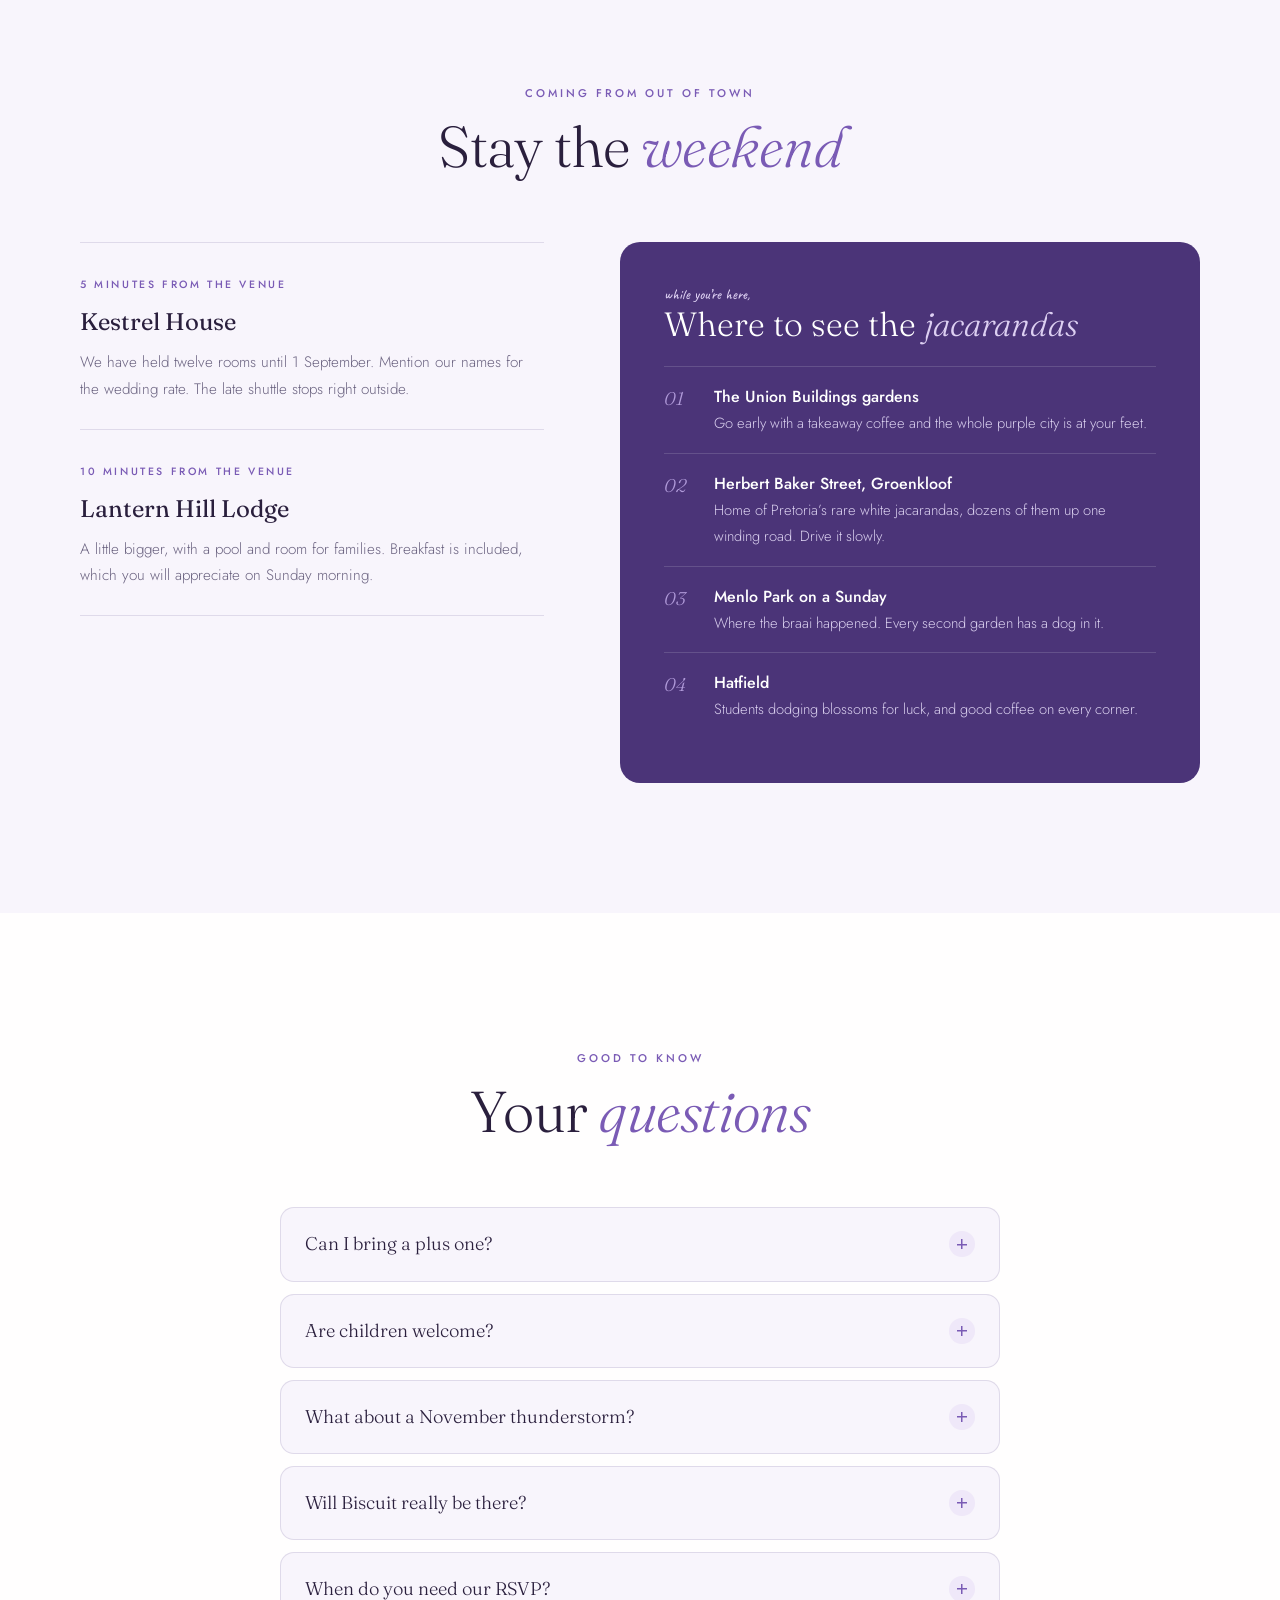
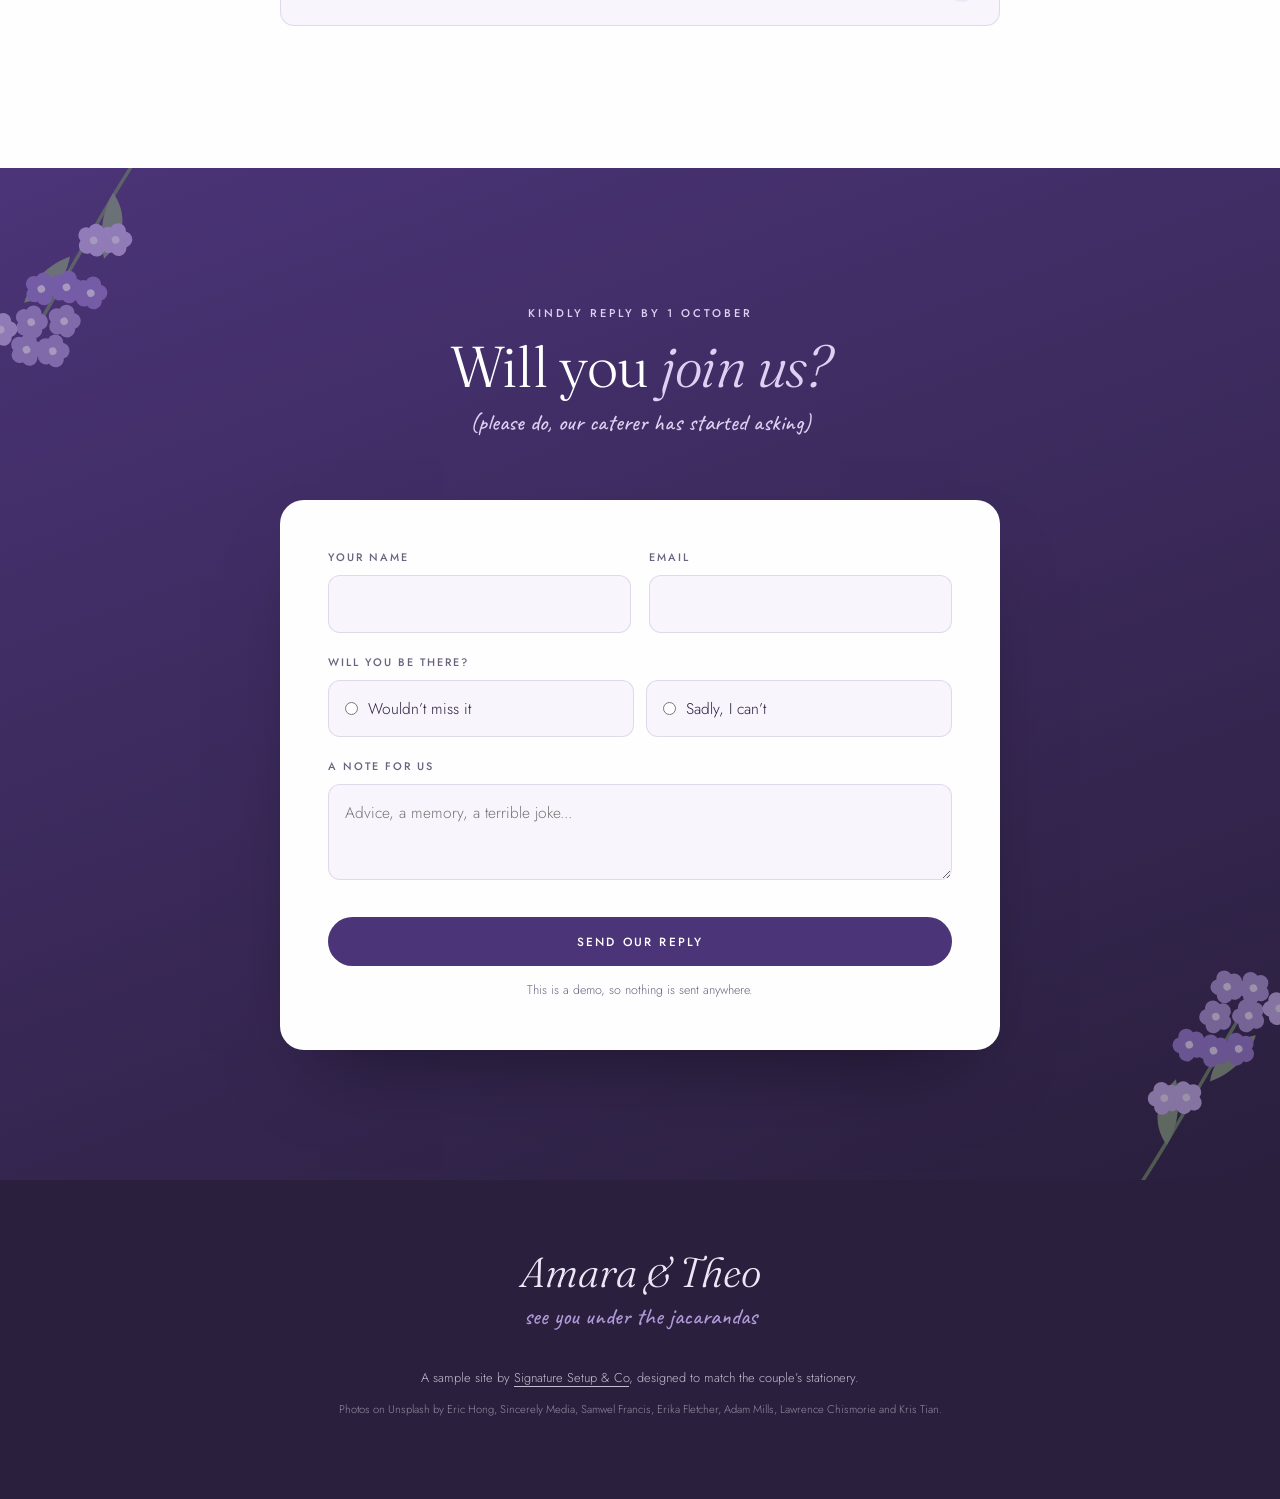
==== commit 1ebbc8cb: "Redesign the demo wedding site around jacaranda season A new theme and layout rather than a recolour" ====
--- a/demo/index.html
+++ b/demo/index.html
@@ -3,51 +3,47 @@
 <head>
     <meta charset="UTF-8">
     <meta name="viewport" content="width=device-width, initial-scale=1.0">
-    <title>Amara &amp; Theo &middot; 17 April 2027 &middot; Sample wedding website</title>
+    <title>Amara &amp; Theo &middot; 13 November 2027 &middot; Sample wedding website</title>
     <!-- A sample site: the couple, venue and guesthouses are fictional, so it
-         must never be indexed or listed in sitemap.xml. -->
+         must never be indexed or listed in sitemap.xml.
+         Theme: jacaranda season. Pretoria turns purple every November. -->
     <meta name="robots" content="noindex">
     <meta name="description" content="A sample wedding website by Signature Setup &amp; Co. The couple and venue are fictional.">
-    <meta name="theme-color" content="#fbf8f4">
+    <meta name="theme-color" content="#4b3478">
     <link rel="icon" href="../media/logo.svg" type="image/svg+xml">
     <link rel="preconnect" href="https://fonts.googleapis.com">
     <link rel="preconnect" href="https://fonts.gstatic.com" crossorigin>
-    <link href="https://fonts.googleapis.com/css2?family=Caveat:wght@400;500&family=Jost:wght@300;400;500&family=Parisienne&family=Playfair+Display:ital,wght@0,400;0,500;1,400&display=swap" rel="stylesheet">
+    <link href="https://fonts.googleapis.com/css2?family=Caveat:wght@500&family=Fraunces:ital,opsz,wght@0,9..144,300;0,9..144,400;1,9..144,300;1,9..144,400&family=Jost:wght@300;400;500&display=swap" rel="stylesheet">
     <style>
         :root {
-            --cream: #fbf8f4;
-            --paper: #fffdfa;
-            --linen: #f7ebe6;
-            --clay: #c27560;
-            --clay-deep: #a2563f;
-            --clay-soft: rgba(194, 117, 96, 0.16);
-            --sage: #7d8b6a;
-            --line: rgba(90, 80, 75, 0.14);
-            --ink: #2b2a28;
-            --muted: #6e6964;
-            --blush: #f1dcd3;
-            --serif: 'Playfair Display', Georgia, serif;
+            --mist: #f8f5fc;
+            --white: #fffefe;
+            --lilac-100: #efe8f9;
+            --lilac-200: #ddd0f2;
+            --lilac-400: #b09ad9;
+            --violet: #7a5bb5;
+            --violet-deep: #4b3478;
+            --plum: #2a1f3d;
+            --leaf: #6d8a5f;
+            --muted: #6b6380;
+            --line: rgba(75, 52, 120, 0.14);
+            --serif: 'Fraunces', Georgia, serif;
             --sans: 'Jost', system-ui, sans-serif;
-            --script: 'Parisienne', cursive;
             --hand: 'Caveat', cursive;
-            --radius: 14px;
+            --radius: 20px;
             --demo-bar: 44px;
-            /* faint paper grain, drawn by the browser rather than loaded */
-            --grain: url("data:image/svg+xml,%3Csvg xmlns='http://www.w3.org/2000/svg' width='220' height='220'%3E%3Cfilter id='n'%3E%3CfeTurbulence type='fractalNoise' baseFrequency='.85' numOctaves='2' stitchTiles='stitch'/%3E%3CfeColorMatrix values='0 0 0 0 .45 0 0 0 0 .32 0 0 0 0 .2 0 0 0 .07 0'/%3E%3C/filter%3E%3Crect width='100%25' height='100%25' filter='url(%23n)'/%3E%3C/svg%3E");
         }
 
         *, *::before, *::after { box-sizing: border-box; margin: 0; padding: 0; }
 
-        html { scroll-behavior: smooth; scroll-padding-top: calc(var(--demo-bar) + 64px); }
-
+        html { scroll-behavior: smooth; scroll-padding-top: calc(var(--demo-bar) + 70px); }
         @media (prefers-reduced-motion: reduce) { html { scroll-behavior: auto; } }
 
         body {
             font-family: var(--sans);
             font-weight: 300;
-            color: var(--ink);
-            background-color: var(--cream);
-            background-image: var(--grain);
+            color: var(--plum);
+            background-color: var(--mist);
             line-height: 1.75;
             -webkit-font-smoothing: antialiased;
         }
@@ -56,26 +52,26 @@
         a { color: inherit; }
         p + p { margin-top: 1rem; }
 
-        .hand {
-            font-family: var(--hand);
-            font-size: 1.4rem;
-            line-height: 1.25;
-            color: var(--clay-deep);
+        .hand { font-family: var(--hand); font-weight: 500; font-size: 1.45rem; line-height: 1.2; color: var(--violet); }
+
+        .sr-only {
+            position: absolute; width: 1px; height: 1px; overflow: hidden;
+            clip: rect(0 0 0 0); white-space: nowrap;
         }
 
         /* ---------- Demo bar: always says what this is ---------- */
         .demo-bar {
             position: fixed;
             inset: 0 0 auto 0;
-            z-index: 50;
+            z-index: 60;
             height: var(--demo-bar);
             display: flex;
             align-items: center;
             justify-content: center;
             gap: 14px;
             padding: 0 16px;
-            background-color: #1c1913;
-            color: #efe6d4;
+            background-color: #16111f;
+            color: #ece6f6;
             font-size: 0.72rem;
             letter-spacing: 0.4px;
         }
@@ -86,7 +82,7 @@
         .demo-bar a {
             flex-shrink: 0;
             padding: 6px 14px;
-            border: 1px solid rgba(239, 230, 212, 0.4);
+            border: 1px solid rgba(236, 230, 246, 0.4);
             border-radius: 999px;
             text-decoration: none;
             font-size: 0.66rem;
@@ -94,69 +90,68 @@
             text-transform: uppercase;
         }
 
-        .demo-bar a:hover { background-color: rgba(239, 230, 212, 0.12); }
-
+        .demo-bar a:hover { background-color: rgba(236, 230, 246, 0.12); }
         @media (max-width: 560px) { .demo-bar .long { display: none; } }
 
-        /* ---------- Section nav ----------
-           Desktop: one centred row of links. Up to 760px: the couple's
-           initials and a Menu button, which opens the links as a full-width
-           list under the bar. */
+        /* ---------- Nav: brand left, links right; a menu on phones ---------- */
         .site-nav {
             position: sticky;
             top: var(--demo-bar);
-            z-index: 40;
+            z-index: 50;
             margin-top: var(--demo-bar);
-            background-color: rgba(251, 248, 244, 0.92);
-            -webkit-backdrop-filter: blur(10px);
-            backdrop-filter: blur(10px);
+            background-color: rgba(248, 245, 252, 0.9);
+            -webkit-backdrop-filter: blur(12px);
+            backdrop-filter: blur(12px);
             border-bottom: 1px solid var(--line);
         }
 
-        .nav-brand,
-        .nav-toggle { display: none; }
-
-        .site-nav ul {
+        .nav-inner {
             display: flex;
-            justify-content: center;
-            gap: clamp(18px, 3.4vw, 44px);
-            list-style: none;
-            padding: 0 16px;
-        }
+            align-items: center;
+            justify-content: space-between;
+            max-width: 1180px;
+            height: 64px;
+            margin: 0 auto;
+            padding: 0 24px;
+        }
+
+        .nav-brand {
+            font-family: var(--serif);
+            font-style: italic;
+            font-size: 1.35rem;
+            text-decoration: none;
+            color: var(--violet-deep);
+        }
+
+        .nav-brand span { color: var(--lilac-400); padding: 0 3px; }
+
+        .site-nav ul { display: flex; gap: clamp(18px, 2.6vw, 34px); list-style: none; }
 
         .site-nav ul a {
-            display: block;
-            padding: 18px 0;
             font-size: 0.72rem;
             font-weight: 400;
-            letter-spacing: 2.2px;
+            letter-spacing: 2px;
             text-transform: uppercase;
             text-decoration: none;
-            white-space: nowrap;
             color: var(--muted);
-        }
-
-        .site-nav ul a:hover { color: var(--clay-deep); }
-
-        @media (max-width: 760px) {
-            .nav-inner {
-                display: flex;
-                align-items: center;
-                justify-content: space-between;
-                height: 56px;
-                padding: 0 18px;
-            }
-
-            .nav-brand {
-                display: block;
-                font-family: var(--script);
-                font-size: 1.7rem;
-                line-height: 1;
-                color: var(--ink);
-                text-decoration: none;
-            }
-
-            .nav-brand span { color: var(--clay); font-size: 0.8em; padding: 0 2px; }
+            transition: color 0.2s ease;
+        }
+
+        .site-nav ul a:hover { color: var(--violet); }
+
+        .site-nav ul a.rsvp-link {
+            padding: 9px 18px;
+            border-radius: 999px;
+            background-color: var(--violet-deep);
+            color: #fff;
+        }
+
+        .site-nav ul a.rsvp-link:hover { background-color: var(--violet); color: #fff; }
+
+        .nav-toggle { display: none; }
+
+        @media (max-width: 820px) {
+            .nav-inner { height: 58px; padding: 0 18px; }
 
             .nav-toggle {
                 display: inline-flex;
@@ -170,7 +165,7 @@
                 font-weight: 500;
                 letter-spacing: 2.2px;
                 text-transform: uppercase;
-                color: var(--ink);
+                color: var(--violet-deep);
                 cursor: pointer;
             }
 
@@ -198,212 +193,167 @@
                 left: 0;
                 right: 0;
                 display: block;
-                padding: 6px 0 14px;
-                background-color: var(--cream);
+                padding: 6px 0 16px;
+                background-color: var(--mist);
                 border-bottom: 1px solid var(--line);
-                box-shadow: 0 18px 30px -18px rgba(43, 42, 40, 0.35);
+                box-shadow: 0 18px 30px -18px rgba(42, 31, 61, 0.35);
                 opacity: 0;
                 visibility: hidden;
                 transform: translateY(-6px);
                 transition: opacity 0.25s ease, transform 0.25s ease, visibility 0s linear 0.25s;
             }
 
-            .site-nav.open ul {
-                opacity: 1;
-                visibility: visible;
-                transform: none;
-                transition-delay: 0s;
-            }
-
-            .site-nav ul a {
-                padding: 14px 18px;
-                font-size: 0.8rem;
-                border-bottom: 1px solid var(--line);
-            }
-
-            .site-nav li:last-child a { border-bottom: 0; }
-        }
-
-        /* ---------- Hero ----------
-           An arched portrait with an offset frame, the names either side,
-           the ampersand in the foot of the arch. Phones: names beneath. */
+            .site-nav.open ul { opacity: 1; visibility: visible; transform: none; transition-delay: 0s; }
+
+            .site-nav ul a { display: block; padding: 14px 20px; font-size: 0.8rem; border-bottom: 1px solid var(--line); }
+            .site-nav ul a.rsvp-link { margin: 14px 20px 0; text-align: center; border: 0; }
+            .site-nav li:nth-last-child(2) a { border-bottom: 0; }
+        }
+
+        /* ---------- Hero: under the jacarandas ---------- */
         .hero {
             position: relative;
+            isolation: isolate;
             overflow: hidden;
-            padding: clamp(40px, 6vw, 72px) 20px clamp(64px, 8vw, 96px);
+            min-height: calc(100svh - var(--demo-bar) - 64px);
+            display: grid;
+            place-items: center;
+            padding: 90px 20px 150px;
             text-align: center;
-            background:
-                radial-gradient(60% 55% at 50% 38%, rgba(241, 220, 211, 0.75), transparent 70%),
-                var(--grain),
-                var(--paper);
-        }
-
-        .kicker {
-            display: flex;
-            align-items: center;
-            justify-content: center;
-            gap: 14px;
-            font-size: 0.72rem;
-            font-weight: 400;
-            letter-spacing: 4px;
-            text-transform: uppercase;
-            color: var(--muted);
-        }
-
-        .kicker svg { width: 46px; height: 14px; color: var(--sage); flex-shrink: 0; }
-        .kicker svg.flip { transform: scaleX(-1); }
-
-        .hero-stage {
-            display: grid;
-            grid-template-columns: 1fr auto 1fr;
-            grid-template-areas: "n1 photo n2";
-            align-items: center;
-            column-gap: clamp(28px, 4vw, 64px);
-            max-width: 1180px;
-            margin: clamp(28px, 4vw, 44px) auto 0;
-        }
-
-        .hero-names { display: contents; }
-
-        .hero-names .n1,
-        .hero-names .n2 {
-            font-family: var(--serif);
-            font-weight: 400;
-            font-size: clamp(3rem, 7vw, 6.2rem);
-            line-height: 1;
-            letter-spacing: -0.5px;
-            color: var(--ink);
-        }
-
-        .hero-names .n1 { grid-area: n1; justify-self: end; }
-        .hero-names .n2 { grid-area: n2; justify-self: start; font-style: italic; }
-
-        .hero-arch {
-            grid-area: photo;
-            position: relative;
-            width: clamp(260px, 30vw, 400px);
-        }
-
-        .hero-arch::before {
+            color: #fff;
+        }
+
+        .hero-bg {
+            position: absolute;
+            inset: 0;
+            z-index: -2;
+            width: 100%;
+            height: 100%;
+            object-fit: cover;
+            object-position: center 70%;
+        }
+
+        .hero::after {
             content: "";
             position: absolute;
-            inset: -14px;
-            border: 1px solid var(--clay);
-            border-radius: 999px 999px 22px 22px;
-            opacity: 0.45;
-            pointer-events: none;
-        }
-
-        .hero-arch img {
-            width: 100%;
-            aspect-ratio: 3 / 4;
-            object-fit: cover;
-            object-position: 64% 22%;
-            border-radius: 999px 999px 14px 14px;
-            box-shadow: 0 30px 60px -28px rgba(43, 42, 40, 0.5);
-        }
-
-        .hero-names .amp {
-            grid-area: photo;
-            align-self: end;
-            justify-self: center;
-            position: relative;
-            z-index: 2;
-            display: grid;
-            place-items: center;
-            width: 86px;
-            height: 86px;
-            margin-bottom: -43px;
-            border-radius: 50%;
-            background-color: var(--paper);
-            box-shadow: 0 0 0 1px var(--clay-soft);
-            font-family: var(--script);
-            font-size: 2.6rem;
-            line-height: 1;
-            color: var(--clay);
-        }
-
-        .hero-meta { margin-top: clamp(64px, 7vw, 84px); }
-
-        .hero-date {
+            inset: 0;
+            z-index: -1;
+            background:
+                radial-gradient(70% 60% at 50% 45%, rgba(42, 31, 61, 0.15), rgba(42, 31, 61, 0.55)),
+                linear-gradient(180deg, rgba(75, 52, 120, 0.55) 0%, rgba(75, 52, 120, 0.35) 45%, rgba(42, 31, 61, 0.85) 100%);
+        }
+
+        .hero-kicker {
+            font-size: 0.74rem;
+            font-weight: 400;
+            letter-spacing: 5px;
+            text-transform: uppercase;
+            color: var(--lilac-200);
+        }
+
+        .hero h1 {
+            margin: 20px 0 10px;
+            font-family: var(--serif);
+            font-weight: 300;
+            font-size: clamp(3.6rem, 12vw, 9rem);
+            line-height: 0.92;
+            letter-spacing: -2px;
+        }
+
+        .hero h1 em { font-style: italic; }
+
+        .hero h1 .amp {
+            display: block;
+            margin: 6px 0;
+            font-size: 0.42em;
+            font-style: italic;
+            color: var(--lilac-200);
+            letter-spacing: 0;
+        }
+
+        .hero-line {
             font-family: var(--serif);
             font-style: italic;
-            font-size: clamp(1.25rem, 2.4vw, 1.6rem);
-        }
-
-        .hero-place {
-            margin-top: 8px;
-            font-size: 0.74rem;
+            font-weight: 300;
+            font-size: clamp(1.2rem, 2.6vw, 1.6rem);
+            color: #f1ebfb;
+        }
+
+        .date-pill {
+            display: inline-flex;
+            flex-wrap: wrap;
+            justify-content: center;
+            align-items: center;
+            gap: 10px 18px;
+            margin-top: 28px;
+            padding: 12px 26px;
+            border: 1px solid rgba(255, 255, 255, 0.4);
+            border-radius: 999px;
+            background-color: rgba(255, 255, 255, 0.08);
+            -webkit-backdrop-filter: blur(6px);
+            backdrop-filter: blur(6px);
+            font-size: 0.78rem;
             letter-spacing: 3px;
             text-transform: uppercase;
-            color: var(--muted);
-        }
+        }
+
+        .date-pill .dot { width: 5px; height: 5px; border-radius: 50%; background-color: var(--lilac-400); }
 
         .countdown {
-            display: inline-flex;
+            display: flex;
             justify-content: center;
-            margin-top: 30px;
+            gap: clamp(22px, 5vw, 48px);
+            margin-top: 34px;
             list-style: none;
-            border-top: 1px solid var(--line);
-            border-bottom: 1px solid var(--line);
-        }
-
-        .countdown li { min-width: 92px; padding: 14px 10px; }
-        .countdown li + li { border-left: 1px solid var(--line); }
+        }
 
         .countdown .num {
             display: block;
             font-family: var(--serif);
-            font-size: clamp(1.7rem, 3.6vw, 2.3rem);
-            line-height: 1.1;
-            color: var(--clay-deep);
+            font-weight: 300;
+            font-size: clamp(2rem, 5vw, 2.8rem);
+            line-height: 1;
         }
 
         .countdown .unit {
             font-size: 0.6rem;
-            letter-spacing: 2.4px;
+            letter-spacing: 2.6px;
             text-transform: uppercase;
-            color: var(--muted);
-        }
-
-        .hero-actions {
-            display: flex;
-            flex-wrap: wrap;
-            justify-content: center;
-            gap: 12px;
-            margin-top: 32px;
+            color: var(--lilac-200);
+        }
+
+        .hero-actions { display: flex; flex-wrap: wrap; justify-content: center; gap: 12px; margin-top: 36px; }
+
+        /* falling petals: decorative only, and still for anyone who asks for less motion */
+        .petals { position: absolute; inset: 0; z-index: -1; pointer-events: none; overflow: hidden; }
+
+        .petals span {
+            position: absolute;
+            top: -30px;
+            width: 14px;
+            height: 10px;
+            border-radius: 60% 40% 60% 40%;
+            background: linear-gradient(135deg, #cdb8f0, #9b7fd1);
+            opacity: 0.85;
         }
 
         @media (prefers-reduced-motion: no-preference) {
-            .hero-arch, .hero-names .n1, .hero-names .n2, .hero-meta {
-                animation: rise 1s cubic-bezier(0.2, 0.65, 0.25, 1) both;
+            .petals span { animation: fall linear infinite; }
+            @keyframes fall {
+                0%   { transform: translate3d(0, -40px, 0) rotate(0deg); }
+                50%  { transform: translate3d(40px, 50vh, 0) rotate(180deg); }
+                100% { transform: translate3d(-20px, 105vh, 0) rotate(360deg); }
             }
-            .hero-names .n1 { animation-delay: 0.15s; }
-            .hero-names .n2 { animation-delay: 0.25s; }
-            .hero-meta { animation-delay: 0.4s; }
-            @keyframes rise { from { opacity: 0; transform: translateY(18px); } }
-        }
-
-        @media (max-width: 760px) {
-            .hero-stage {
-                grid-template-areas:
-                    "photo photo photo"
-                    "n1 . n2";
-                column-gap: 0;
-            }
-            .hero-arch { justify-self: center; width: min(78vw, 320px); }
-            .hero-names .n1, .hero-names .n2 { font-size: clamp(2.6rem, 12vw, 3.4rem); margin-top: 58px; }
-            .hero-names .n1 { padding-right: 12px; }
-            .hero-names .n2 { padding-left: 12px; }
-            .hero-names .amp { grid-row: 1; width: 72px; height: 72px; margin-bottom: -36px; font-size: 2.2rem; }
-            .hero-meta { margin-top: 30px; }
-            .countdown li { min-width: 78px; }
+        }
+
+        @media (prefers-reduced-motion: reduce) {
+            .petals span { top: auto; }
         }
 
         /* ---------- Buttons ---------- */
         .btn {
             display: inline-block;
-            padding: 14px 30px;
+            padding: 15px 32px;
             border: 1px solid transparent;
             border-radius: 999px;
             font-family: var(--sans);
@@ -413,383 +363,394 @@
             text-transform: uppercase;
             text-decoration: none;
             cursor: pointer;
-            transition: background-color 0.3s ease, color 0.3s ease, border-color 0.3s ease;
-        }
-
-        .btn-solid { background-color: #4f5b41; color: #fff; }
-        .btn-solid:hover { background-color: #3d4732; }
-
-        .btn-line { border-color: var(--clay); color: var(--clay-deep); background: none; }
-        .btn-line:hover { background-color: var(--clay-soft); }
-
-        .btn:focus-visible,
-        .site-nav a:focus-visible,
-        .nav-toggle:focus-visible,
-        summary:focus-visible { outline: 2px solid var(--clay); outline-offset: 3px; }
+            transition: background-color 0.25s ease, color 0.25s ease, border-color 0.25s ease, transform 0.25s ease;
+        }
+
+        .btn:hover { transform: translateY(-2px); }
+        .btn-white { background-color: #fff; color: var(--violet-deep); }
+        .btn-glass { border-color: rgba(255, 255, 255, 0.6); color: #fff; background: rgba(255, 255, 255, 0.06); }
+        .btn-glass:hover { background-color: rgba(255, 255, 255, 0.16); }
+        .btn-violet { background-color: var(--violet-deep); color: #fff; }
+        .btn-violet:hover { background-color: var(--violet); }
+
+        .btn:focus-visible, .site-nav a:focus-visible, .nav-toggle:focus-visible, summary:focus-visible {
+            outline: 2px solid var(--violet);
+            outline-offset: 3px;
+        }
 
         /* ---------- Sections ---------- */
-        section { padding: clamp(72px, 10vw, 120px) 20px; }
-
-        .tone-paper { background-color: var(--paper); background-image: var(--grain); }
-        .tone-linen { background-color: var(--linen); background-image: var(--grain); }
-
-        .wrap { max-width: 1060px; margin: 0 auto; }
-        .narrow { max-width: 700px; margin: 0 auto; }
-
-        .head { text-align: center; margin-bottom: clamp(36px, 6vw, 56px); }
-
-        .head .script {
-            display: block;
-            font-family: var(--script);
-            font-size: clamp(1.6rem, 4vw, 2.2rem);
-            color: var(--clay);
-            line-height: 1.2;
-        }
-
-        .head h2 {
+        section { padding: clamp(80px, 11vw, 130px) 20px; }
+        .wrap { max-width: 1120px; margin: 0 auto; }
+        .narrow { max-width: 720px; margin: 0 auto; }
+
+        .eyebrow {
+            display: inline-flex;
+            align-items: center;
+            gap: 10px;
+            font-size: 0.7rem;
+            font-weight: 500;
+            letter-spacing: 3px;
+            text-transform: uppercase;
+            color: var(--violet);
+        }
+
+        .eyebrow svg { width: 18px; height: 18px; }
+
+        .title {
             font-family: var(--serif);
-            font-weight: 400;
-            font-size: clamp(2rem, 5vw, 2.9rem);
-            line-height: 1.2;
-        }
-
+            font-weight: 300;
+            font-size: clamp(2.3rem, 5.6vw, 3.6rem);
+            line-height: 1.08;
+            letter-spacing: -0.5px;
+            margin-top: 10px;
+        }
+
+        .title em { font-style: italic; color: var(--violet); }
+
+        .head { text-align: center; margin-bottom: clamp(44px, 6vw, 64px); }
         .head .hand { margin-top: 10px; }
 
-        /* ---------- The letter ---------- */
-        .letter {
+        /* ---------- Welcome: the couple photo rises out of the hero ---------- */
+        .welcome { padding-top: 0; }
+
+        .welcome-inner {
+            display: grid;
+            grid-template-columns: auto 1fr;
+            gap: clamp(36px, 6vw, 80px);
+            align-items: center;
+            max-width: 1000px;
+            margin: -110px auto 0;
             position: relative;
-            max-width: 660px;
-            margin: 0 auto;
-            padding: clamp(56px, 7vw, 72px) clamp(26px, 6vw, 64px) clamp(40px, 6vw, 56px);
-            background-color: var(--paper);
-            background-image: var(--grain);
+        }
+
+        .portrait {
+            position: relative;
+            width: clamp(240px, 28vw, 330px);
+        }
+
+        .portrait img {
+            width: 100%;
+            aspect-ratio: 1;
+            object-fit: cover;
+            object-position: 62% 20%;
+            border-radius: 50%;
+            border: 8px solid var(--white);
+            box-shadow: 0 30px 60px -30px rgba(42, 31, 61, 0.55);
+        }
+
+        .portrait .spray { position: absolute; width: 150px; pointer-events: none; }
+        .portrait .spray-a { top: -24px; right: -54px; transform: rotate(18deg); }
+        .portrait .spray-b { bottom: -10px; left: -58px; transform: rotate(200deg); }
+
+        .welcome-text { padding-top: 150px; }
+        .welcome-text p { font-size: 1.05rem; color: var(--muted); }
+        .welcome-text .sign { margin-top: 18px; font-family: var(--hand); font-weight: 500; font-size: 1.9rem; color: var(--violet-deep); }
+
+        @media (max-width: 760px) {
+            .welcome-inner { grid-template-columns: 1fr; justify-items: center; text-align: center; margin-top: -100px; }
+            .welcome-text { padding-top: 0; }
+        }
+
+        /* ---------- Story: three chapters ---------- */
+        .story { background-color: var(--white); }
+
+        .chapters {
+            display: grid;
+            grid-template-columns: repeat(3, minmax(0, 1fr));
+            gap: clamp(22px, 3vw, 36px);
+        }
+
+        @media (max-width: 900px) { .chapters { grid-template-columns: 1fr; max-width: 520px; margin: 0 auto; } }
+
+        .chapter {
+            padding: 18px 18px 30px;
+            background-color: var(--mist);
             border: 1px solid var(--line);
-            border-radius: 4px;
-            box-shadow: 0 1px 0 var(--line), 0 30px 60px -36px rgba(43, 42, 40, 0.4);
-        }
-
-        /* a wax seal holding it closed */
-        .seal {
+            border-radius: var(--radius);
+        }
+
+        .chapter-photo {
+            position: relative;
+            overflow: hidden;
+            border-radius: 14px;
+        }
+
+        .chapter-photo img { width: 100%; aspect-ratio: 4 / 3; object-fit: cover; transition: transform 0.8s ease; }
+        .chapter:hover .chapter-photo img { transform: scale(1.04); }
+
+        .chapter-photo figcaption {
             position: absolute;
-            top: -34px;
-            left: 50%;
+            left: 12px;
+            bottom: 10px;
+            padding: 2px 12px;
+            border-radius: 999px;
+            background-color: rgba(255, 255, 255, 0.9);
+            font-family: var(--hand);
+            font-weight: 500;
+            font-size: 1.15rem;
+            color: var(--violet-deep);
+        }
+
+        .chapter-body { padding: 22px 8px 0; }
+        .chapter-num { font-size: 0.66rem; font-weight: 500; letter-spacing: 3px; text-transform: uppercase; color: var(--lilac-400); }
+        .chapter h3 { font-family: var(--serif); font-weight: 400; font-size: 1.55rem; margin: 4px 0 10px; }
+        .chapter p { font-size: 0.95rem; color: var(--muted); }
+
+        /* ---------- Jacaranda band ---------- */
+        .band {
+            position: relative;
+            padding: 0;
+            height: clamp(320px, 52vw, 560px);
+            overflow: hidden;
+        }
+
+        .band img { width: 100%; height: 100%; object-fit: cover; object-position: center 40%; }
+
+        .band::after {
+            content: "";
+            position: absolute;
+            inset: 0;
+            background: linear-gradient(180deg, rgba(42, 31, 61, 0) 40%, rgba(42, 31, 61, 0.7) 100%);
+        }
+
+        .band-caption {
+            position: absolute;
+            left: 0;
+            right: 0;
+            bottom: clamp(24px, 5vw, 56px);
+            z-index: 1;
+            padding: 0 24px;
+            text-align: center;
+            color: #fff;
+        }
+
+        .band-caption p:first-child { font-family: var(--serif); font-style: italic; font-weight: 300; font-size: clamp(1.6rem, 4vw, 2.6rem); line-height: 1.2; }
+        .band-caption .hand { color: var(--lilac-200); margin-top: 6px; }
+
+        /* ---------- The day: a line of stops ---------- */
+        .day-line {
+            position: relative;
+            display: grid;
+            grid-template-columns: repeat(6, minmax(0, 1fr));
+            gap: 18px;
+            list-style: none;
+        }
+
+        .day-line::before {
+            content: "";
+            position: absolute;
+            top: 27px;
+            left: 8%;
+            right: 8%;
+            height: 1px;
+            background: repeating-linear-gradient(90deg, var(--lilac-400) 0 6px, transparent 6px 12px);
+        }
+
+        .stop { position: relative; text-align: center; }
+
+        .stop-icon {
+            position: relative;
             display: grid;
             place-items: center;
-            width: 68px;
-            height: 68px;
-            margin-left: -34px;
+            width: 54px;
+            height: 54px;
+            margin: 0 auto 16px;
             border-radius: 50%;
-            background: radial-gradient(circle at 35% 30%, #8a9877, #4f5b41 72%);
-            box-shadow: 0 6px 14px -4px rgba(79, 91, 65, 0.55), inset 0 0 0 5px rgba(0, 0, 0, 0.08);
-            font-family: var(--script);
-            font-size: 1.45rem;
-            color: #f4f1ea;
-        }
-
-        .letter p.greeting { font-family: var(--hand); font-size: 2rem; line-height: 1.2; margin-bottom: 1.1rem; }
-
-        .letter p { font-size: 1.02rem; color: #46433f; }
-
-        .letter p.signoff { margin-top: 2rem; font-family: var(--hand); font-size: 1.5rem; color: var(--muted); }
-
-        .letter p.names {
-            margin-top: 0;
-            font-family: var(--script);
-            font-size: 2.4rem;
-            line-height: 1.1;
-            color: var(--clay-deep);
-        }
-
-        .letter p.ps { margin-top: 1.6rem; font-size: 1.4rem; color: var(--clay-deep); }
-
-        /* ---------- Story & snapshots ---------- */
-        .story {
+            background-color: var(--white);
+            border: 1px solid var(--lilac-200);
+            color: var(--violet);
+        }
+
+        .stop-icon svg { width: 24px; height: 24px; }
+
+        .stop time { display: block; font-family: var(--serif); font-size: 1.5rem; color: var(--violet-deep); }
+        .stop h3 { font-size: 0.74rem; font-weight: 500; letter-spacing: 2px; text-transform: uppercase; margin: 4px 0 8px; }
+        .stop p { font-size: 0.88rem; line-height: 1.6; color: var(--muted); }
+
+        @media (max-width: 960px) {
+            .day-line { grid-template-columns: 1fr; gap: 0; max-width: 520px; margin: 0 auto; }
+            .day-line::before { top: 10px; bottom: 10px; left: 27px; right: auto; width: 1px; height: auto; background: repeating-linear-gradient(180deg, var(--lilac-400) 0 6px, transparent 6px 12px); }
+            .stop { display: grid; grid-template-columns: 54px 1fr; column-gap: 20px; text-align: left; padding-bottom: 26px; }
+            .stop-icon { margin: 0; grid-row: span 3; }
+            .stop time { font-size: 1.3rem; }
+        }
+
+        /* ---------- Details: three cards ---------- */
+        .details { background-color: var(--white); }
+
+        .detail-grid {
             display: grid;
-            grid-template-columns: 1.05fr 0.95fr;
-            gap: clamp(40px, 6vw, 80px);
-            align-items: center;
-        }
-
-        .story .head { text-align: left; margin-bottom: 26px; }
-        .story-text p { font-size: 1rem; color: var(--muted); }
-
-        .snaps {
-            display: grid;
-            grid-template-columns: 1fr 1fr;
-            gap: 30px 22px;
-            padding: 10px;
-        }
-
-        .snap {
-            position: relative;
-            padding: 11px 11px 12px;
-            background-color: #fffdf9;
-            box-shadow: 0 16px 30px -16px rgba(43, 42, 40, 0.45);
-            transform: rotate(var(--tilt, 0deg));
-            transition: transform 0.4s cubic-bezier(0.2, 0.65, 0.25, 1);
-        }
-
-        .snap:hover { transform: rotate(0deg) scale(1.03); z-index: 2; }
-
-        /* a strip of washi tape */
-        .snap::before {
-            content: "";
-            position: absolute;
-            top: -11px;
-            left: 50%;
-            width: 74px;
-            height: 22px;
-            margin-left: -37px;
-            background-color: rgba(241, 220, 211, 0.85);
-            transform: rotate(calc(var(--tilt, 0deg) * -1.5));
-        }
-
-        .snap img { width: 100%; aspect-ratio: 1; object-fit: cover; }
-
-        .snap figcaption {
-            margin-top: 8px;
-            text-align: center;
-            font-family: var(--hand);
-            font-size: 1.3rem;
-            line-height: 1.1;
-            color: var(--ink);
-        }
-
-        .snap:nth-child(1) { --tilt: -3deg; }
-        .snap:nth-child(2) { --tilt: 2.5deg; margin-top: 26px; }
-        .snap:nth-child(3) { --tilt: 2deg; margin-top: -14px; }
-        .snap:nth-child(4) { --tilt: -2.5deg; margin-top: 12px; }
-
-        @media (max-width: 820px) {
-            .story { grid-template-columns: 1fr; }
-            .snaps { max-width: 460px; margin: 0 auto; }
-        }
-
-        /* ---------- Schedule ---------- */
-        .schedule { list-style: none; position: relative; }
-
-        .schedule::before {
-            content: "";
-            position: absolute;
-            top: 8px;
-            bottom: 8px;
-            left: 88px;
-            width: 1px;
-            background-color: var(--line);
-        }
-
-        .schedule li {
-            position: relative;
-            display: grid;
-            grid-template-columns: 88px 1fr;
-            gap: 32px;
-            padding: 16px 0;
-        }
-
-        .schedule li::before {
-            content: "";
-            position: absolute;
-            left: 84px;
-            top: 28px;
-            width: 9px;
-            height: 9px;
-            border-radius: 50%;
-            background-color: var(--clay);
-            box-shadow: 0 0 0 4px var(--paper);
-        }
-
-        .schedule time {
-            font-family: var(--serif);
-            font-size: 1.3rem;
-            color: var(--clay-deep);
-            text-align: right;
-            padding-right: 18px;
-        }
-
-        .schedule h3 { font-family: var(--serif); font-weight: 400; font-size: 1.35rem; }
-        .schedule p { font-size: 0.95rem; color: var(--muted); }
-
-        @media (max-width: 520px) {
-            .schedule::before { left: 64px; }
-            .schedule li { grid-template-columns: 64px 1fr; gap: 24px; }
-            .schedule li::before { left: 60px; }
-            .schedule time { font-size: 1.05rem; padding-right: 14px; }
-        }
-
-        /* ---------- Details ---------- */
-        .venue {
-            display: grid;
-            grid-template-columns: 1.1fr 0.9fr;
-            overflow: hidden;
-            background-color: var(--paper);
+            grid-template-columns: 1.2fr 1fr 1fr;
+            gap: clamp(20px, 2.6vw, 30px);
+        }
+
+        @media (max-width: 960px) { .detail-grid { grid-template-columns: 1fr; max-width: 560px; margin: 0 auto; } }
+
+        .detail {
+            display: flex;
+            flex-direction: column;
+            padding: 30px 28px;
+            background-color: var(--mist);
             border: 1px solid var(--line);
             border-radius: var(--radius);
         }
 
-        .venue img { width: 100%; height: 100%; min-height: 280px; object-fit: cover; }
-        .venue-body { padding: clamp(28px, 4vw, 44px); align-self: center; }
-
-        @media (max-width: 760px) { .venue { grid-template-columns: 1fr; } }
-
-        .label {
-            display: block;
-            margin-bottom: 6px;
-            font-size: 0.66rem;
-            font-weight: 500;
-            letter-spacing: 2.4px;
-            text-transform: uppercase;
-            color: var(--clay);
-        }
-
-        .venue h3, .note h3 {
-            font-family: var(--serif);
-            font-weight: 400;
-            font-size: 1.5rem;
-            margin-bottom: 0.6rem;
-        }
-
-        .venue p, .note p { font-size: 0.97rem; color: var(--muted); }
-
-        .notes {
-            display: grid;
-            grid-template-columns: repeat(2, minmax(0, 1fr));
-            gap: clamp(28px, 5vw, 64px);
-            margin-top: clamp(40px, 6vw, 64px);
-        }
-
-        @media (max-width: 760px) { .notes { grid-template-columns: 1fr; } }
-
-        .note p.hand { margin-top: 12px; font-size: 1.4rem; color: var(--clay-deep); }
-
-        .swatches { display: flex; gap: 10px; margin-top: 16px; list-style: none; }
-
-        .swatches li {
-            width: 38px;
-            height: 38px;
-            border-radius: 50%;
-            border: 1px solid rgba(0, 0, 0, 0.08);
-        }
+        .detail--venue { padding: 0; overflow: hidden; }
+        .detail--venue img { width: 100%; aspect-ratio: 16 / 10; object-fit: cover; }
+        .detail--venue .detail-body { padding: 26px 28px 30px; }
+
+        .detail .label { font-size: 0.66rem; font-weight: 500; letter-spacing: 2.6px; text-transform: uppercase; color: var(--violet); }
+        .detail h3 { font-family: var(--serif); font-weight: 400; font-size: 1.6rem; line-height: 1.2; margin: 6px 0 10px; }
+        .detail p { font-size: 0.95rem; color: var(--muted); }
+        .detail p.hand { margin-top: auto; padding-top: 14px; font-size: 1.35rem; color: var(--violet); }
+
+        .swatches { display: flex; gap: 8px; margin-top: 16px; list-style: none; }
+        .swatches li { width: 34px; height: 34px; border-radius: 50%; box-shadow: inset 0 0 0 1px rgba(0, 0, 0, 0.06); }
 
         .text-link {
             display: inline-block;
-            margin-top: 16px;
+            margin-top: 14px;
             padding: 0;
+            border: 0;
+            background: none;
             font-family: var(--sans);
             font-size: 0.72rem;
             font-weight: 500;
             letter-spacing: 2px;
             text-transform: uppercase;
-            color: var(--clay-deep);
+            color: var(--violet-deep);
             text-decoration: underline;
+            text-decoration-color: var(--lilac-400);
             text-underline-offset: 5px;
-            text-decoration-color: var(--clay-soft);
-            background: none;
-            border: 0;
             cursor: pointer;
         }
 
-        .text-link:hover { text-decoration-color: currentColor; }
-
         /* ---------- Travel ---------- */
-        .stays {
+        .travel-grid {
             display: grid;
-            grid-template-columns: repeat(2, minmax(0, 1fr));
-            gap: 22px;
-        }
-
-        @media (max-width: 760px) { .stays { grid-template-columns: 1fr; } }
-
-        .stay {
-            padding: 30px 28px;
-            background-color: var(--paper);
-            border: 1px solid var(--line);
+            grid-template-columns: 1fr 1.25fr;
+            gap: clamp(36px, 6vw, 80px);
+            align-items: start;
+        }
+
+        @media (max-width: 900px) { .travel-grid { grid-template-columns: 1fr; } }
+
+        .stay { padding: 26px 0; border-bottom: 1px solid var(--line); }
+        .stay:first-of-type { border-top: 1px solid var(--line); }
+        .stay .label { font-size: 0.66rem; font-weight: 500; letter-spacing: 2.6px; text-transform: uppercase; color: var(--violet); }
+        .stay h3 { font-family: var(--serif); font-weight: 400; font-size: 1.5rem; margin: 4px 0 6px; }
+        .stay p { font-size: 0.95rem; color: var(--muted); }
+
+        .spots {
+            padding: clamp(28px, 4vw, 44px);
+            background-color: var(--violet-deep);
             border-radius: var(--radius);
-        }
-
-        .stay h3 { font-family: var(--serif); font-weight: 400; font-size: 1.4rem; margin-bottom: 0.4rem; }
-        .stay p { font-size: 0.95rem; color: var(--muted); }
-
-        .places-head {
-            margin: clamp(56px, 8vw, 80px) 0 22px;
-            text-align: center;
-        }
-
-        .places-head h3 { font-family: var(--serif); font-weight: 400; font-size: clamp(1.6rem, 4vw, 2.1rem); }
-
-        .places {
-            list-style: none;
-            counter-reset: place;
-            max-width: 760px;
-            margin: 0 auto;
-            border-top: 1px solid var(--line);
-        }
-
-        .places li {
-            counter-increment: place;
+            color: #fff;
+        }
+
+        .spots h3 { font-family: var(--serif); font-weight: 300; font-size: clamp(1.6rem, 3.4vw, 2.1rem); line-height: 1.2; }
+        .spots h3 em { color: var(--lilac-200); }
+        .spots .hand { color: var(--lilac-200); }
+
+        .spots ol { list-style: none; counter-reset: spot; margin-top: 22px; }
+
+        .spots li {
+            counter-increment: spot;
             display: grid;
-            grid-template-columns: 48px 1fr;
-            gap: 14px;
-            padding: 20px 0;
-            border-bottom: 1px solid var(--line);
-        }
-
-        .places li::before {
-            content: counter(place, decimal-leading-zero);
+            grid-template-columns: 38px 1fr;
+            gap: 12px;
+            padding: 16px 0;
+            border-top: 1px solid rgba(255, 255, 255, 0.14);
+        }
+
+        .spots li::before {
+            content: counter(spot, decimal-leading-zero);
             font-family: var(--serif);
             font-style: italic;
-            font-size: 1.3rem;
-            color: var(--clay);
-        }
-
-        .places strong { display: block; font-family: var(--serif); font-weight: 400; font-size: 1.2rem; }
-        .places p { font-size: 0.95rem; color: var(--muted); }
+            font-size: 1.15rem;
+            color: var(--lilac-400);
+        }
+
+        .spots strong { display: block; font-weight: 500; }
+        .spots p { font-size: 0.92rem; color: #d9cfee; }
 
         /* ---------- FAQ ---------- */
-        .faq { border-top: 1px solid var(--line); }
-        .faq details { border-bottom: 1px solid var(--line); }
-
-        .faq summary {
+        .faq { background-color: var(--white); }
+
+        .faq-list details {
+            margin-bottom: 12px;
+            padding: 0 24px;
+            background-color: var(--mist);
+            border: 1px solid var(--line);
+            border-radius: 14px;
+        }
+
+        .faq-list summary {
             display: flex;
             justify-content: space-between;
             align-items: center;
             gap: 16px;
-            padding: 20px 2px;
+            padding: 20px 0;
             font-family: var(--serif);
             font-size: 1.15rem;
             cursor: pointer;
             list-style: none;
         }
 
-        .faq summary::-webkit-details-marker { display: none; }
-
-        .faq summary::after {
-            content: "+";
-            font-family: var(--sans);
-            font-size: 1.3rem;
-            font-weight: 300;
-            color: var(--clay);
-        }
-
-        .faq details[open] summary::after { content: "\2013"; }
-
-        .faq details p { padding: 0 2px 22px; color: var(--muted); font-size: 0.97rem; }
+        .faq-list summary::-webkit-details-marker { display: none; }
+
+        .faq-list summary::after {
+            content: "";
+            flex-shrink: 0;
+            width: 26px;
+            height: 26px;
+            border-radius: 50%;
+            background:
+                linear-gradient(var(--violet), var(--violet)) center / 10px 1.5px no-repeat,
+                linear-gradient(var(--violet), var(--violet)) center / 1.5px 10px no-repeat,
+                var(--lilac-100);
+        }
+
+        .faq-list details[open] summary::after {
+            background: linear-gradient(#fff, #fff) center / 10px 1.5px no-repeat, var(--violet);
+        }
+
+        .faq-list details p { padding: 0 0 22px; color: var(--muted); font-size: 0.97rem; }
 
         /* ---------- RSVP ---------- */
-        .rsvp {
+        .rsvp-section {
+            position: relative;
+            overflow: hidden;
+            background: linear-gradient(160deg, var(--violet-deep), var(--plum));
+            color: #fff;
+        }
+
+        .rsvp-section .title em { color: var(--lilac-200); }
+        .rsvp-section .eyebrow { color: var(--lilac-200); }
+        .rsvp-section .hand { color: var(--lilac-200); }
+
+        .rsvp-section .spray { position: absolute; width: 260px; opacity: 0.55; pointer-events: none; }
+        .rsvp-section .spray-a { top: -30px; left: -40px; transform: rotate(160deg); }
+        .rsvp-section .spray-b { bottom: -20px; right: -40px; transform: rotate(-20deg); }
+        @media (max-width: 700px) {
+            .rsvp-section .spray-a { display: none; }
+            .rsvp-section .spray-b { width: 170px; }
+        }
+
+        .rsvp-card {
+            position: relative;
             padding: clamp(28px, 5vw, 48px);
-            background-color: var(--paper);
-            border: 1px solid var(--line);
-            border-radius: var(--radius);
-            box-shadow: 0 30px 60px -40px rgba(43, 42, 40, 0.4);
+            background-color: var(--white);
+            border-radius: 24px;
+            color: var(--plum);
+            box-shadow: 0 40px 80px -40px rgba(0, 0, 0, 0.5);
         }
 
         .field { margin-bottom: 20px; }
-
         .row { display: grid; grid-template-columns: 1fr 1fr; gap: 18px; }
         @media (max-width: 560px) { .row { grid-template-columns: 1fr; } }
 
-        .field > label,
-        .field legend {
+        .field > label, .field legend {
             display: block;
             margin-bottom: 8px;
             font-size: 0.68rem;
@@ -803,19 +764,19 @@
 
         input[type="text"], input[type="email"], select, textarea {
             width: 100%;
-            padding: 13px 15px;
+            padding: 14px 16px;
             font: inherit;
             font-size: 0.97rem;
-            color: var(--ink);
-            background-color: var(--cream);
+            color: var(--plum);
+            background-color: var(--mist);
             border: 1px solid var(--line);
-            border-radius: 10px;
+            border-radius: 12px;
         }
 
         input:focus, select:focus, textarea:focus {
             outline: none;
-            border-color: var(--clay);
-            box-shadow: 0 0 0 3px var(--clay-soft);
+            border-color: var(--violet);
+            box-shadow: 0 0 0 3px var(--lilac-100);
         }
 
         textarea { resize: vertical; min-height: 96px; }
@@ -828,51 +789,58 @@
             display: flex;
             align-items: center;
             gap: 10px;
-            padding: 13px 16px;
-            background-color: var(--cream);
+            padding: 14px 16px;
+            background-color: var(--mist);
             border: 1px solid var(--line);
-            border-radius: 10px;
+            border-radius: 12px;
             cursor: pointer;
             font-size: 0.97rem;
         }
 
-        .choice input { accent-color: var(--clay-deep); }
-        .choice label:has(input:checked) { border-color: var(--clay); background-color: #f9ebe5; }
+        .choice input { accent-color: var(--violet-deep); }
+        .choice label:has(input:checked) { border-color: var(--violet); background-color: var(--lilac-100); }
 
         .attending-only[hidden] { display: none; }
-
-        .rsvp .btn { width: 100%; margin-top: 8px; }
+        .rsvp-card .btn { width: 100%; margin-top: 8px; }
 
         .rsvp-done { text-align: center; padding: 20px 0; }
-        .rsvp-done .script { font-family: var(--script); font-size: 2.4rem; color: var(--clay); line-height: 1.2; }
+        .rsvp-done .big { font-family: var(--serif); font-style: italic; font-weight: 300; font-size: 2.2rem; color: var(--violet-deep); line-height: 1.2; }
         .rsvp-done p { color: var(--muted); }
 
-        .demo-flag {
-            display: block;
-            margin-top: 14px;
-            text-align: center;
-            font-size: 0.78rem;
-            color: var(--muted);
-        }
+        .demo-flag { display: block; margin-top: 14px; text-align: center; font-size: 0.78rem; color: var(--muted); }
 
         /* ---------- Footer ---------- */
-        footer {
-            padding: 80px 20px 90px;
-            text-align: center;
-            background-color: #4f5b41;
-            background-image: var(--grain);
-            color: #f4f1ea;
-        }
-
-        footer .names { font-family: var(--script); font-size: 2.8rem; line-height: 1.2; }
-        footer .see-you { margin-top: 6px; font-family: var(--hand); font-size: 1.6rem; color: #f1dcd3; }
-        footer .made { margin-top: 40px; font-size: 0.8rem; opacity: 0.8; }
+        footer { padding: 70px 20px 80px; text-align: center; background-color: var(--plum); color: #ece6f6; }
+        footer .names { font-family: var(--serif); font-style: italic; font-weight: 300; font-size: 2.6rem; line-height: 1.1; }
+        footer .hand { margin-top: 8px; color: var(--lilac-400); }
+        footer .made { margin-top: 36px; font-size: 0.8rem; opacity: 0.8; }
         footer .made a { text-underline-offset: 4px; }
         footer .credits { margin-top: 10px; font-size: 0.7rem; opacity: 0.55; }
     </style>
 </head>
 <body>
 
+<!-- One jacaranda flower, reused for every spray on the page -->
+<svg width="0" height="0" style="position:absolute" aria-hidden="true" focusable="false">
+    <defs>
+        <g id="bloom">
+            <circle cx="0" cy="-5" r="4.6"/>
+            <circle cx="4.8" cy="-1.5" r="4.6"/>
+            <circle cx="3" cy="4.2" r="4.6"/>
+            <circle cx="-3" cy="4.2" r="4.6"/>
+            <circle cx="-4.8" cy="-1.5" r="4.6"/>
+            <circle cx="0" cy="0" r="2.2" fill="#f4eefc"/>
+        </g>
+        <g id="spray">
+            <path d="M8 118 C40 96 70 70 132 18" fill="none" stroke="#6d8a5f" stroke-width="2" stroke-linecap="round"/>
+            <path d="M52 86 C48 70 56 58 70 52 C68 66 62 78 52 86Z M88 60 C96 46 110 42 122 44 C114 54 102 60 88 60Z" fill="#8aa37b"/>
+            <g fill="#b09ad9"><use href="#bloom" x="130" y="18"/><use href="#bloom" x="116" y="12"/><use href="#bloom" x="122" y="32"/><use href="#bloom" x="104" y="26"/></g>
+            <g fill="#9b7fd1"><use href="#bloom" x="96" y="44"/><use href="#bloom" x="110" y="48"/><use href="#bloom" x="84" y="36"/></g>
+            <g fill="#cdb8f0"><use href="#bloom" x="72" y="64"/><use href="#bloom" x="60" y="60"/><use href="#bloom" x="140" y="34"/></g>
+        </g>
+    </defs>
+</svg>
+
 <div class="demo-bar" role="note">
     <p><strong>Sample website</strong><span class="long"> by Signature Setup &amp; Co &middot; the couple and venue are fictional</span></p>
     <a href="../websites.html">Back to Websites</a>
@@ -880,7 +848,7 @@
 
 <nav class="site-nav" aria-label="Sections">
     <div class="nav-inner">
-        <a href="#top" class="nav-brand" aria-label="Amara and Theo, back to top">A<span>&amp;</span>T</a>
+        <a href="#top" class="nav-brand" aria-label="Amara and Theo, back to top">Amara<span>&amp;</span>Theo</a>
         <button type="button" class="nav-toggle" aria-expanded="false" aria-controls="navList">
             <span class="bars" aria-hidden="true"></span>Menu
         </button>
@@ -890,7 +858,7 @@
             <li><a href="#details">Details</a></li>
             <li><a href="#travel">Travel</a></li>
             <li><a href="#faq">Questions</a></li>
-            <li><a href="#rsvp">RSVP</a></li>
+            <li><a href="#rsvp" class="rsvp-link">RSVP</a></li>
         </ul>
     </div>
 </nav>
@@ -898,237 +866,281 @@
 <main>
 
 <header class="hero" id="top">
-    <p class="kicker">
-        <svg viewBox="0 0 46 14" fill="none" stroke="currentColor" stroke-width="1" aria-hidden="true"><path d="M0 7h30"/><path d="M30 7c4-4 9-5 14-5-2 4-7 6-14 5zM30 7c4 4 9 5 14 5-2-4-7-6-14-5z"/></svg>
-        We&rsquo;re getting married
-        <svg class="flip" viewBox="0 0 46 14" fill="none" stroke="currentColor" stroke-width="1" aria-hidden="true"><path d="M0 7h30"/><path d="M30 7c4-4 9-5 14-5-2 4-7 6-14 5zM30 7c4 4 9 5 14 5-2-4-7-6-14-5z"/></svg>
-    </p>
-    <div class="hero-stage">
-        <figure class="hero-arch">
-            <img src="img/couple.webp" alt="Amara and Theo in a garden, holding hands" width="1400" height="1762" fetchpriority="high">
-        </figure>
-        <h1 class="hero-names"><span class="n1">Amara</span><span class="amp">&amp;</span><span class="n2">Theo</span></h1>
+    <img class="hero-bg" src="img/jacaranda-sky.webp" alt="" width="1100" height="1650" fetchpriority="high">
+    <div class="petals" aria-hidden="true">
+        <span style="left:6%;animation-duration:13s;animation-delay:-2s"></span>
+        <span style="left:15%;animation-duration:17s;animation-delay:-9s;transform:scale(.8)"></span>
+        <span style="left:24%;animation-duration:12s;animation-delay:-5s"></span>
+        <span style="left:33%;animation-duration:19s;animation-delay:-12s"></span>
+        <span style="left:44%;animation-duration:15s;animation-delay:-1s"></span>
+        <span style="left:53%;animation-duration:18s;animation-delay:-7s"></span>
+        <span style="left:62%;animation-duration:14s;animation-delay:-11s"></span>
+        <span style="left:71%;animation-duration:16s;animation-delay:-4s"></span>
+        <span style="left:80%;animation-duration:12s;animation-delay:-8s"></span>
+        <span style="left:88%;animation-duration:20s;animation-delay:-14s"></span>
+        <span style="left:95%;animation-duration:15s;animation-delay:-6s"></span>
     </div>
-    <div class="hero-meta">
-        <p class="hero-date">Saturday, 17 April 2027</p>
-        <p class="hero-place">Marula Hollow &middot; Pretoria East</p>
+    <div>
+        <p class="hero-kicker">Together with their families</p>
+        <h1><em>Amara</em><span class="amp">and</span><em>Theo</em></h1>
+        <p class="hero-line">are getting married in jacaranda season</p>
+        <p class="date-pill"><span>Saturday 13 November 2027</span><span class="dot" aria-hidden="true"></span><span>Pretoria East</span></p>
         <ul class="countdown" id="countdown" aria-label="Time until the wedding">
             <li><span class="num" data-unit="days">&ndash;</span><span class="unit">Days</span></li>
             <li><span class="num" data-unit="hours">&ndash;</span><span class="unit">Hours</span></li>
             <li><span class="num" data-unit="minutes">&ndash;</span><span class="unit">Minutes</span></li>
         </ul>
         <div class="hero-actions">
-            <a href="#rsvp" class="btn btn-solid">RSVP by 1 March</a>
-            <button type="button" class="btn btn-line" id="addToCalendar">Save the date</button>
+            <a href="#rsvp" class="btn btn-white">RSVP by 1 October</a>
+            <button type="button" class="btn btn-glass" id="addToCalendar">Save the date</button>
         </div>
     </div>
 </header>
 
-<!-- A LETTER FROM US -->
-<section id="welcome" class="tone-linen">
-    <article class="letter">
-        <span class="seal" aria-hidden="true">A&amp;T</span>
-        <p class="greeting">Dear friends &amp; family,</p>
-        <p>We made this little website so you would have everything in one place, and so our mothers could
-        finally stop answering questions on our behalf. Where to be, when to be there, what to wear and where
-        to find a decent coffee the morning after: it is all here.</p>
-        <p>Mostly, though, we wanted to say thank you. Nearly all of you have been part of our story somewhere
-        along the way. You were at the braai where it started, on the other end of the phone during the Cape
-        Town year, or helping us carry a couch up three flights of stairs. It would not feel like our wedding
-        without you there.</p>
-        <p class="signoff">With so much love,</p>
-        <p class="names">Amara &amp; Theo</p>
-        <p class="hand ps">P.S. Biscuit will be there. He has a bow tie. He is not taking questions.</p>
-    </article>
-</section>
-
-<!-- STORY -->
-<section id="story">
-    <div class="wrap story">
-        <div>
-            <div class="head">
-                <span class="script">how it started</span>
-                <h2>Our Story</h2>
-            </div>
-            <div class="story-text">
-                <p>We met at a friend&rsquo;s birthday braai in Menlo Park in March 2019. Theo was on the fire,
-                and Amara was the only guest who offered to help, mostly because she didn&rsquo;t trust him with
-                the chops. We talked until the coals went cold, swapped numbers, and then didn&rsquo;t message
-                each other for two weeks because we were both waiting for the other one to go first.</p>
-                <p>Our first proper date was a coffee in Hatfield that turned into lunch, then a walk, then
-                dinner. The next year Theo took a job in Cape Town, and we spent eighteen months on Sunday-night
-                video calls and early flights booked on sale. When he moved home in 2022 we found a small place
-                in Garsfontein with a garden just big enough for Biscuit, the rescue pup who has been in charge
-                ever since.</p>
-                <p>Theo proposed on an ordinary Saturday in December 2025, on the trail where we walk Biscuit
-                most weekends. He had carried the ring around for three weeks waiting for the perfect moment,
-                and in the end asked halfway up the hill while Biscuit tried to eat a stick. Amara said yes
-                before he had finished the question.</p>
-            </div>
-        </div>
-        <div class="snaps">
-            <figure class="snap">
-                <img src="img/snap-braai.webp" alt="Flames over the coals of a braai" width="640" height="640" loading="lazy" decoding="async">
-                <figcaption>where it all started</figcaption>
-            </figure>
-            <figure class="snap">
-                <img src="img/snap-coffee.webp" alt="Two flat whites on a wooden table" width="640" height="640" loading="lazy" decoding="async">
-                <figcaption>first date, Hatfield</figcaption>
-            </figure>
-            <figure class="snap">
-                <img src="img/snap-flight.webp" alt="An aeroplane wing at dusk through the window" width="640" height="640" loading="lazy" decoding="async">
-                <figcaption>CPT &rarr; JNB, again</figcaption>
-            </figure>
-            <figure class="snap">
-                <img src="img/snap-biscuit.webp" alt="A brown rescue dog lying on the grass" width="640" height="640" loading="lazy" decoding="async">
-                <figcaption>Biscuit, head of house</figcaption>
-            </figure>
+<!-- WELCOME -->
+<section class="welcome" aria-labelledby="welcomeTitle">
+    <div class="welcome-inner">
+        <figure class="portrait">
+            <img src="img/couple.webp" alt="Amara and Theo in a garden" width="1400" height="1762">
+            <svg class="spray spray-a" viewBox="0 0 150 124" aria-hidden="true"><use href="#spray"/></svg>
+            <svg class="spray spray-b" viewBox="0 0 150 124" aria-hidden="true"><use href="#spray"/></svg>
+        </figure>
+        <div class="welcome-text">
+            <span class="eyebrow">Why November</span>
+            <h2 class="title" id="welcomeTitle">When the whole city <em>turns purple</em></h2>
+            <p>We both grew up under these trees. Every November, Pretoria&rsquo;s streets go soft and purple,
+            and every student in the city swears that a blossom landing on your head means you will pass your
+            exams. We couldn&rsquo;t think of a better time to promise each other forever.</p>
+            <p>This little site has everything you need for the day. Mostly, though, we just want you there.</p>
+            <p class="sign">Amara &amp; Theo</p>
         </div>
     </div>
 </section>
 
+<!-- STORY -->
+<section class="story" id="story">
+    <div class="wrap">
+        <div class="head">
+            <span class="eyebrow">How we got here</span>
+            <h2 class="title">Our story, <em>in three chapters</em></h2>
+        </div>
+        <div class="chapters">
+            <article class="chapter">
+                <figure class="chapter-photo">
+                    <img src="img/snap-braai.webp" alt="Flames over the coals of a braai" width="640" height="640" loading="lazy" decoding="async">
+                    <figcaption>Menlo Park, 2019</figcaption>
+                </figure>
+                <div class="chapter-body">
+                    <p class="chapter-num">Chapter one</p>
+                    <h3>The braai</h3>
+                    <p>We met at a friend&rsquo;s birthday braai. Theo was on the fire, and Amara was the only guest
+                    who offered to help, mostly because she didn&rsquo;t trust him with the chops. We talked until
+                    the coals went cold, then waited two whole weeks for the other one to message first.</p>
+                </div>
+            </article>
+            <article class="chapter">
+                <figure class="chapter-photo">
+                    <img src="img/snap-flight.webp" alt="An aeroplane wing at dusk through the window" width="640" height="640" loading="lazy" decoding="async">
+                    <figcaption>CPT &rarr; JNB, again</figcaption>
+                </figure>
+                <div class="chapter-body">
+                    <p class="chapter-num">Chapter two</p>
+                    <h3>The distance</h3>
+                    <p>A year in, Theo took a job in Cape Town. Eighteen months of Sunday-night video calls and
+                    early flights booked on sale taught us we would rather be tired together than apart. He came
+                    home in 2022, and we moved into a small place with a garden.</p>
+                </div>
+            </article>
+            <article class="chapter">
+                <figure class="chapter-photo">
+                    <img src="img/snap-biscuit.webp" alt="Biscuit, a brown rescue dog, lying on the grass" width="640" height="640" loading="lazy" decoding="async">
+                    <figcaption>Biscuit, witness</figcaption>
+                </figure>
+                <div class="chapter-body">
+                    <p class="chapter-num">Chapter three</p>
+                    <h3>The question</h3>
+                    <p>Theo carried the ring for three weeks waiting for the perfect moment. In the end he asked
+                    halfway up our Saturday trail while Biscuit, our rescue pup, tried to eat a stick. Amara said
+                    yes before he had finished the question.</p>
+                </div>
+            </article>
+        </div>
+    </div>
+</section>
+
+<!-- JACARANDA BAND -->
+<section class="band" aria-label="Jacaranda season in Pretoria">
+    <img src="img/jacaranda-street.webp" alt="A Pretoria street lined with jacaranda trees in full purple bloom" width="1600" height="1067" loading="lazy" decoding="async">
+    <div class="band-caption">
+        <p>Pretoria, every November</p>
+        <p class="hand">and this year, our wedding</p>
+    </div>
+</section>
+
 <!-- THE DAY -->
-<section id="day" class="tone-paper">
-    <div class="narrow">
+<section id="day">
+    <div class="wrap">
         <div class="head">
-            <span class="script">order of the day</span>
-            <h2>The Day</h2>
+            <span class="eyebrow">Saturday 13 November</span>
+            <h2 class="title">How the <em>day</em> will go</h2>
             <p class="hand">(give or take ten minutes, it&rsquo;s a wedding)</p>
         </div>
-        <ol class="schedule">
-            <li><time>15:00</time><div><h3>Arrive &amp; find a seat</h3><p>Welcome drinks under the oak trees. Theo&rsquo;s gran will be handing out programmes whether you want one or not.</p></div></li>
-            <li><time>15:30</time><div><h3>The ceremony</h3><p>In the garden chapel. We&rsquo;d love it if phones stayed in pockets; our photographer has it covered, promise.</p></div></li>
-            <li><time>16:15</time><div><h3>Drinks on the lawn</h3><p>Canap&eacute;s while we sneak off for photos. Aunties, please save us a samosa.</p></div></li>
-            <li><time>18:00</time><div><h3>Dinner &amp; speeches</h3><p>In the barn. Speeches are capped at five minutes each. We have told the best man twice.</p></div></li>
-            <li><time>20:00</time><div><h3>Dancing</h3><p>Amara&rsquo;s cousin is on the decks. Requests are welcome, but Jerusalema will be played, so stretch.</p></div></li>
-            <li><time>23:30</time><div><h3>Last dance</h3><p>Shuttles to Kestrel House and Lantern Hill leave from the gate.</p></div></li>
+        <ol class="day-line">
+            <li class="stop">
+                <span class="stop-icon" aria-hidden="true"><svg viewBox="0 0 24 24" fill="none" stroke="currentColor" stroke-width="1.4" stroke-linecap="round" stroke-linejoin="round"><path d="M8 3h8l-1 6a3 3 0 0 1-6 0L8 3z"/><path d="M12 12v8M9 20h6"/></svg></span>
+                <time>15:00</time><h3>Arrive</h3><p>Welcome drinks under the trees.</p>
+            </li>
+            <li class="stop">
+                <span class="stop-icon" aria-hidden="true"><svg viewBox="0 0 24 24" fill="none" stroke="currentColor" stroke-width="1.4" stroke-linecap="round" stroke-linejoin="round"><circle cx="9" cy="14" r="5"/><circle cx="15" cy="14" r="5"/><path d="M10 5l2-2 2 2"/></svg></span>
+                <time>15:30</time><h3>Ceremony</h3><p>In the garden chapel. Phones away, please.</p>
+            </li>
+            <li class="stop">
+                <span class="stop-icon" aria-hidden="true"><svg viewBox="0 0 24 24" fill="none" stroke="currentColor" stroke-width="1.4" stroke-linecap="round" stroke-linejoin="round"><rect x="3" y="7" width="18" height="13" rx="2"/><circle cx="12" cy="13.5" r="3.5"/><path d="M8 7l1.5-3h5L16 7"/></svg></span>
+                <time>16:15</time><h3>Photos</h3><p>Canap&eacute;s on the lawn. Aunties, save us a samosa.</p>
+            </li>
+            <li class="stop">
+                <span class="stop-icon" aria-hidden="true"><svg viewBox="0 0 24 24" fill="none" stroke="currentColor" stroke-width="1.4" stroke-linecap="round" stroke-linejoin="round"><path d="M7 3v8a2 2 0 0 0 4 0V3M9 13v8M17 3c-2 0-3 3-3 6s1 4 3 4v8"/></svg></span>
+                <time>18:00</time><h3>Dinner</h3><p>In the barn. Speeches capped at five minutes.</p>
+            </li>
+            <li class="stop">
+                <span class="stop-icon" aria-hidden="true"><svg viewBox="0 0 24 24" fill="none" stroke="currentColor" stroke-width="1.4" stroke-linecap="round" stroke-linejoin="round"><path d="M9 18V5l11-2v13"/><circle cx="6" cy="18" r="3"/><circle cx="17" cy="16" r="3"/></svg></span>
+                <time>20:00</time><h3>Dancing</h3><p>Jerusalema will be played. Stretch.</p>
+            </li>
+            <li class="stop">
+                <span class="stop-icon" aria-hidden="true"><svg viewBox="0 0 24 24" fill="none" stroke="currentColor" stroke-width="1.4" stroke-linecap="round" stroke-linejoin="round"><path d="M20 14.5A8 8 0 1 1 9.5 4a6.5 6.5 0 0 0 10.5 10.5z"/></svg></span>
+                <time>23:30</time><h3>Last dance</h3><p>Shuttles leave from the gate.</p>
+            </li>
         </ol>
     </div>
 </section>
 
 <!-- DETAILS -->
-<section id="details">
+<section class="details" id="details">
     <div class="wrap">
         <div class="head">
-            <span class="script">everything you need</span>
-            <h2>The Details</h2>
+            <span class="eyebrow">Good to plan for</span>
+            <h2 class="title">The <em>details</em></h2>
         </div>
-        <article class="venue">
-            <img src="img/reception.webp" alt="Garden reception tables set with flowers and candles" width="1400" height="935" loading="lazy" decoding="async">
-            <div class="venue-body">
-                <span class="label">Where</span>
-                <h3>Marula Hollow</h3>
-                <p>We fell for it on the first visit: a little garden chapel, an old barn, and a lawn that turns
-                gold around five o&rsquo;clock. There is plenty of parking inside the gate.</p>
-                <button type="button" class="text-link" data-demo-note="On a real site this opens the venue in Google Maps.">Get directions</button>
-            </div>
-        </article>
-        <div class="notes">
-            <div class="note">
+        <div class="detail-grid">
+            <article class="detail detail--venue">
+                <img src="img/reception.webp" alt="Garden reception tables set with flowers and candles" width="1400" height="935" loading="lazy" decoding="async">
+                <div class="detail-body">
+                    <span class="label">Where</span>
+                    <h3>Marula Hollow</h3>
+                    <p>A little garden chapel, an old barn and a lawn that turns gold around five o&rsquo;clock,
+                    twenty minutes east of the city. Plenty of parking inside the gate.</p>
+                    <button type="button" class="text-link" data-demo-note="On a real site this opens the venue in Google Maps.">Get directions</button>
+                </div>
+            </article>
+            <article class="detail">
                 <span class="label">What to wear</span>
-                <h3>Garden formal</h3>
-                <p>Suits and summer dresses. The ceremony is on grass, so block heels will be your best
-                friend. If you would like to match the day, these are our colours:</p>
-                <ul class="swatches" aria-label="Wedding colours: terracotta, blush, sage and cream">
-                    <li style="background:#b8694a"></li>
-                    <li style="background:#ecd5c4"></li>
-                    <li style="background:#7d8b6a"></li>
-                    <li style="background:#fdf8f1"></li>
+                <h3>Garden formal, with a touch of jacaranda</h3>
+                <p>Suits and summer dresses. The ceremony is on grass, so block heels will be your best friend.
+                If you would like to join in, wear a little lilac.</p>
+                <ul class="swatches" aria-label="Wedding colours: lilac, violet, deep purple and leaf green">
+                    <li style="background:#cdb8f0"></li>
+                    <li style="background:#9b7fd1"></li>
+                    <li style="background:#4b3478"></li>
+                    <li style="background:#6d8a5f"></li>
                 </ul>
-                <p class="hand">(anything but white, and you&rsquo;re perfect)</p>
-            </div>
-            <div class="note">
+                <p class="hand">anything but white, and you&rsquo;re perfect</p>
+            </article>
+            <article class="detail">
                 <span class="label">Gifts</span>
                 <h3>You being there is the gift</h3>
-                <p>We mean it. We have a home full of mismatched mugs and everything we need. If you would still
-                like to spoil us, we are saving for a week in Zanzibar, and the details are on the card in your
+                <p>We have a home full of mismatched mugs and everything we need. If you would still like to
+                spoil us, we are saving for a week in Zanzibar, and the details are on the card in your
                 invitation.</p>
-                <p class="hand">(Biscuit would like it known that he accepts treats)</p>
+                <p class="hand">Biscuit accepts treats</p>
+            </article>
+        </div>
+    </div>
+</section>
+
+<!-- TRAVEL -->
+<section id="travel">
+    <div class="wrap">
+        <div class="head">
+            <span class="eyebrow">Coming from out of town</span>
+            <h2 class="title">Stay the <em>weekend</em></h2>
+        </div>
+        <div class="travel-grid">
+            <div>
+                <article class="stay">
+                    <span class="label">5 minutes from the venue</span>
+                    <h3>Kestrel House</h3>
+                    <p>We have held twelve rooms until 1 September. Mention our names for the wedding rate. The
+                    late shuttle stops right outside.</p>
+                </article>
+                <article class="stay">
+                    <span class="label">10 minutes from the venue</span>
+                    <h3>Lantern Hill Lodge</h3>
+                    <p>A little bigger, with a pool and room for families. Breakfast is included, which you will
+                    appreciate on Sunday morning.</p>
+                </article>
+            </div>
+            <div class="spots">
+                <p class="hand">while you&rsquo;re here,</p>
+                <h3>Where to see the <em>jacarandas</em></h3>
+                <ol>
+                    <li><div><strong>The Union Buildings gardens</strong><p>Go early with a takeaway coffee and the whole purple city is at your feet.</p></div></li>
+                    <li><div><strong>Herbert Baker Street, Groenkloof</strong><p>Home of Pretoria&rsquo;s rare white jacarandas, dozens of them up one winding road. Drive it slowly.</p></div></li>
+                    <li><div><strong>Menlo Park on a Sunday</strong><p>Where the braai happened. Every second garden has a dog in it.</p></div></li>
+                    <li><div><strong>Hatfield</strong><p>Students dodging blossoms for luck, and good coffee on every corner.</p></div></li>
+                </ol>
             </div>
         </div>
     </div>
 </section>
 
-<!-- TRAVEL -->
-<section id="travel" class="tone-linen">
-    <div class="wrap">
-        <div class="head">
-            <span class="script">coming from out of town?</span>
-            <h2>Stay &amp; Explore</h2>
-        </div>
-        <div class="stays">
-            <article class="stay">
-                <span class="label">5 minutes away</span>
-                <h3>Kestrel House</h3>
-                <p>We have held twelve rooms until 1 February. Mention our names when you book for the wedding
-                rate. The late shuttle stops right outside.</p>
-            </article>
-            <article class="stay">
-                <span class="label">10 minutes away</span>
-                <h3>Lantern Hill Lodge</h3>
-                <p>A little bigger, with a pool and room for families. Breakfast is included, which you will
-                appreciate on Sunday morning.</p>
-            </article>
-        </div>
-        <div class="places-head">
-            <p class="hand">if you&rsquo;re staying the weekend,</p>
-            <h3>A few of our favourite places</h3>
-        </div>
-        <ol class="places">
-            <li><div><strong>The Union Buildings gardens</strong><p>Go early with a takeaway coffee and you will have the whole city at your feet. Theo&rsquo;s favourite view in Pretoria.</p></div></li>
-            <li><div><strong>Menlo Park on a Sunday</strong><p>Where the braai happened. Good bakeries, better people-watching, and every second garden has a dog in it.</p></div></li>
-            <li><div><strong>A slow coffee in Hatfield</strong><p>Where our first date went on for nine hours. Order something and see what happens.</p></div></li>
-            <li><div><strong>Our Saturday trail</strong><p>An easy walk in the east of the city, and the scene of the question. Biscuit recommends the stick halfway up.</p></div></li>
-        </ol>
-    </div>
-</section>
-
 <!-- FAQ -->
-<section id="faq">
+<section class="faq" id="faq">
     <div class="narrow">
         <div class="head">
-            <span class="script">good to know</span>
-            <h2>Questions</h2>
+            <span class="eyebrow">Good to know</span>
+            <h2 class="title">Your <em>questions</em></h2>
         </div>
-        <div class="faq">
+        <div class="faq-list">
             <details>
                 <summary>Can I bring a plus one?</summary>
-                <p>If your invitation says &ldquo;and guest&rdquo;, absolutely, and the RSVP form will ask for
-                their name. Otherwise we&rsquo;re keeping it small, and we are so grateful you understand.</p>
+                <p>If your invitation says &ldquo;and guest&rdquo;, absolutely, and the RSVP form will ask for their
+                name. Otherwise we are keeping it small, and we are so grateful you understand.</p>
             </details>
             <details>
                 <summary>Are children welcome?</summary>
-                <p>We love your little ones, but we are keeping this one adults-only, apart from our nieces and
-                nephews in the bridal party. Think of it as a night off.</p>
+                <p>We love your little ones, but this one is adults-only, apart from our nieces and nephews in the
+                bridal party. Think of it as a night off.</p>
+            </details>
+            <details>
+                <summary>What about a November thunderstorm?</summary>
+                <p>Pretoria loves a four o&rsquo;clock storm in November, so we have a plan: the ceremony moves
+                into the barn and nothing else changes. Bring a light jacket for the evening.</p>
             </details>
             <details>
                 <summary>Will Biscuit really be there?</summary>
-                <p>For the ceremony, yes, with the bow tie. He goes home with Theo&rsquo;s brother before dinner,
+                <p>For the ceremony, yes, in a lilac bow tie. He goes home with Theo&rsquo;s brother before dinner,
                 because he has strong opinions about lamb.</p>
             </details>
             <details>
-                <summary>What if it rains?</summary>
-                <p>The ceremony moves into the barn and nothing else changes. April in Pretoria is usually kind,
-                and we have asked nicely.</p>
-            </details>
-            <details>
                 <summary>When do you need our RSVP?</summary>
-                <p>By 1 March 2027, so the caterers can plan. If something changes after you reply, just fill in
-                the form again and the latest answer counts.</p>
+                <p>By 1 October 2027, so the caterers can plan. If something changes after you reply, fill in the
+                form again and the latest answer counts.</p>
             </details>
         </div>
     </div>
 </section>
 
 <!-- RSVP -->
-<section id="rsvp" class="tone-paper">
+<section class="rsvp-section" id="rsvp">
+    <svg class="spray spray-a" viewBox="0 0 150 124" aria-hidden="true"><use href="#spray"/></svg>
+    <svg class="spray spray-b" viewBox="0 0 150 124" aria-hidden="true"><use href="#spray"/></svg>
     <div class="narrow">
         <div class="head">
-            <span class="script">kindly reply by 1 March</span>
-            <h2>Will you come?</h2>
+            <span class="eyebrow">Kindly reply by 1 October</span>
+            <h2 class="title">Will you <em>join us?</em></h2>
             <p class="hand">(please do, our caterer has started asking)</p>
         </div>
-        <div class="rsvp">
+        <div class="rsvp-card">
             <form id="rsvpForm" novalidate>
                 <div class="row">
                     <div class="field">
@@ -1141,7 +1153,7 @@
                     </div>
                 </div>
                 <fieldset class="field">
-                    <legend>Will you join us?</legend>
+                    <legend>Will you be there?</legend>
                     <div class="choice">
                         <label><input type="radio" name="attending" value="yes" required> Wouldn&rsquo;t miss it</label>
                         <label><input type="radio" name="attending" value="no"> Sadly, I can&rsquo;t</label>
@@ -1175,11 +1187,11 @@
                     <label for="r-note">A note for us</label>
                     <textarea id="r-note" name="note" placeholder="Advice, a memory, a terrible joke..."></textarea>
                 </div>
-                <button type="submit" class="btn btn-solid">Send our reply</button>
+                <button type="submit" class="btn btn-violet">Send our reply</button>
                 <span class="demo-flag">This is a demo, so nothing is sent anywhere.</span>
             </form>
             <div class="rsvp-done" id="rsvpDone" hidden tabindex="-1">
-                <p class="script" id="rsvpDoneTitle">Thank you</p>
+                <p class="big" id="rsvpDoneTitle">Thank you</p>
                 <p id="rsvpDoneText"></p>
                 <span class="demo-flag">On a real site, the couple would see this reply in their guest list.</span>
             </div>
@@ -1191,14 +1203,14 @@
 
 <footer>
     <p class="names">Amara &amp; Theo</p>
-    <p class="see-you">see you on the seventeenth</p>
+    <p class="hand">see you under the jacarandas</p>
     <p class="made">A sample site by <a href="../websites.html">Signature Setup &amp; Co</a>, designed to match the couple&rsquo;s stationery.</p>
-    <p class="credits">Photos on Unsplash by Samwel Francis, Erika Fletcher, Adam Mills, Skylar McKissack, Lawrence Chismorie and Kris Tian.</p>
+    <p class="credits">Photos on Unsplash by Eric Hong, Sincerely Media, Samwel Francis, Erika Fletcher, Adam Mills, Lawrence Chismorie and Kris Tian.</p>
 </footer>
 
 <script>
 (function () {
-  var WEDDING = new Date('2027-04-17T15:30:00+02:00');
+  var WEDDING = new Date('2027-11-13T15:30:00+02:00');
 
   /* Phone menu: opens under the bar, closes on a link, Escape or a tap outside */
   var nav = document.querySelector('.site-nav');
@@ -1207,17 +1219,12 @@
     nav.classList.toggle('open', open);
     navToggle.setAttribute('aria-expanded', String(open));
   }
-  navToggle.addEventListener('click', function () {
-    setMenu(!nav.classList.contains('open'));
-  });
+  navToggle.addEventListener('click', function () { setMenu(!nav.classList.contains('open')); });
   Array.prototype.forEach.call(nav.querySelectorAll('a'), function (link) {
     link.addEventListener('click', function () { setMenu(false); });
   });
   document.addEventListener('keydown', function (event) {
-    if (event.key === 'Escape' && nav.classList.contains('open')) {
-      setMenu(false);
-      navToggle.focus();
-    }
+    if (event.key === 'Escape' && nav.classList.contains('open')) { setMenu(false); navToggle.focus(); }
   });
   document.addEventListener('click', function (event) {
     if (nav.classList.contains('open') && !nav.contains(event.target)) setMenu(false);
@@ -1229,8 +1236,7 @@
     cells[el.getAttribute('data-unit')] = el;
   });
   function tick() {
-    var ms = Math.max(0, WEDDING - new Date());
-    var mins = Math.floor(ms / 60000);
+    var mins = Math.floor(Math.max(0, WEDDING - new Date()) / 60000);
     cells.days.textContent = Math.floor(mins / 1440);
     cells.hours.textContent = Math.floor(mins / 60) % 24;
     cells.minutes.textContent = mins % 60;
@@ -1243,10 +1249,10 @@
     var ics = [
       'BEGIN:VCALENDAR', 'VERSION:2.0', 'PRODID:-//Signature Setup & Co//Sample//EN',
       'BEGIN:VEVENT',
-      'UID:amara-theo-20270417@signaturesetup.co.za',
+      'UID:amara-theo-20271113@signaturesetup.co.za',
       'DTSTAMP:20260930T000000Z',
-      'DTSTART:20270417T133000Z',
-      'DTEND:20270417T213000Z',
+      'DTSTART:20271113T133000Z',
+      'DTEND:20271113T213000Z',
       'SUMMARY:Amara & Theo\'s wedding',
       'LOCATION:Marula Hollow\\, Pretoria East',
       'DESCRIPTION:Ceremony at 15:30. Please be seated by 15:20.',
@@ -1284,7 +1290,7 @@
     var coming = form.elements.attending.value === 'yes';
     document.getElementById('rsvpDoneTitle').textContent = coming ? 'See you there, ' + name : 'Thank you, ' + name;
     document.getElementById('rsvpDoneText').textContent = coming
-      ? 'Your reply is in. We cannot wait to celebrate with you on the seventeenth.'
+      ? 'Your reply is in. We cannot wait to celebrate with you under the jacarandas.'
       : 'We will miss you, and we are so grateful you let us know.';
     form.hidden = true;
     var done = document.getElementById('rsvpDone');
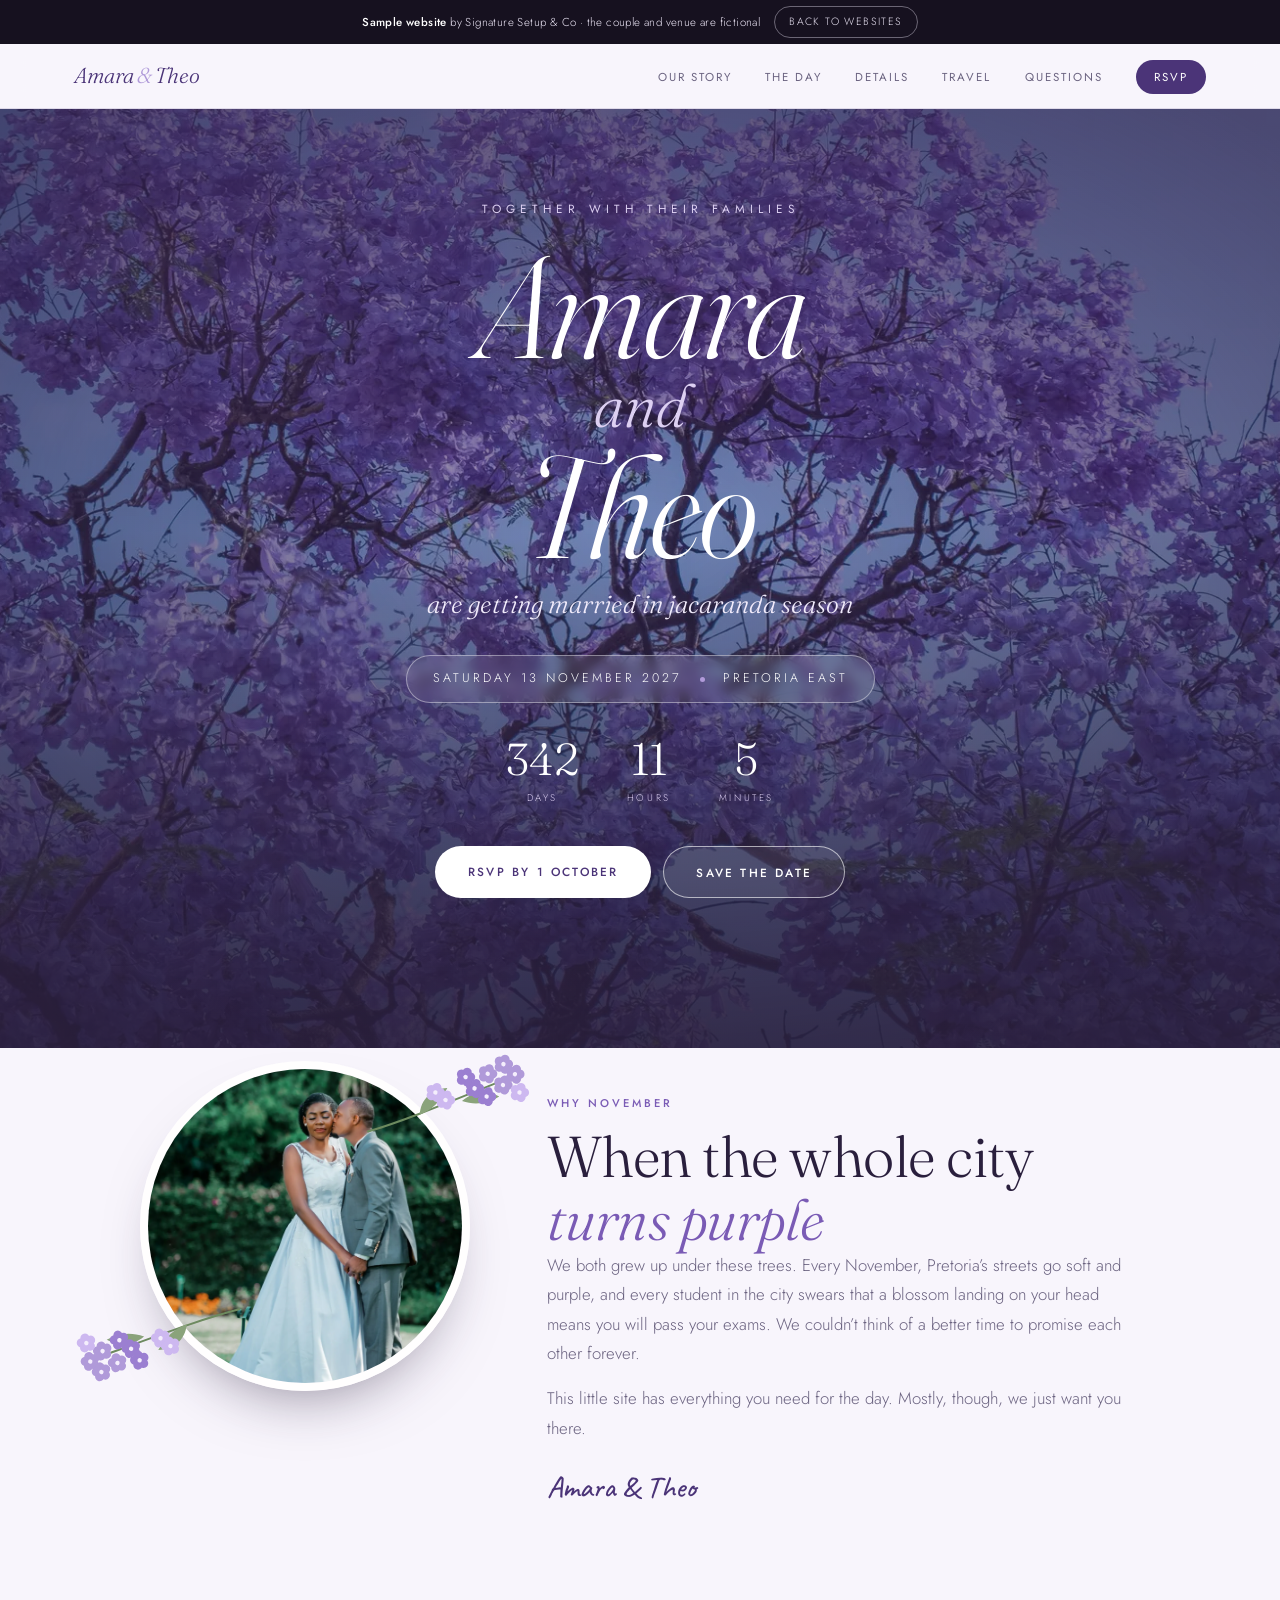
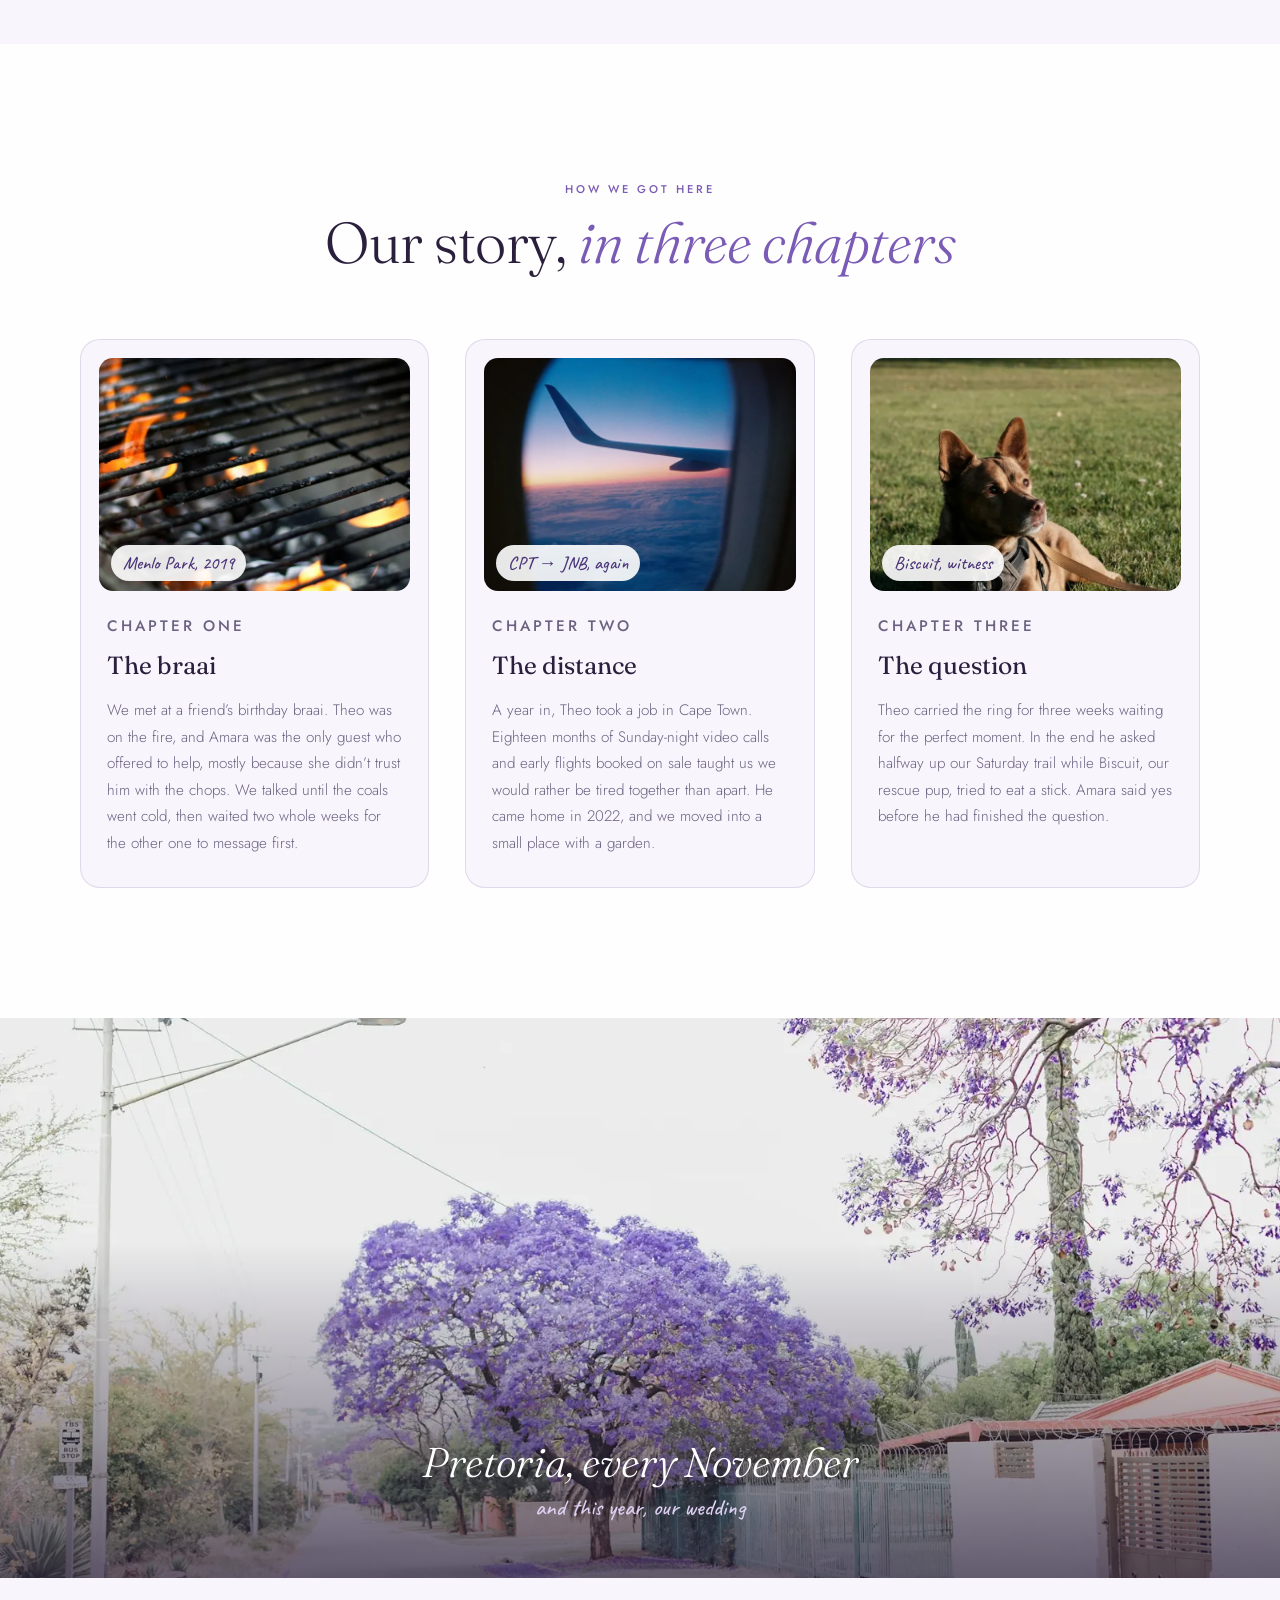
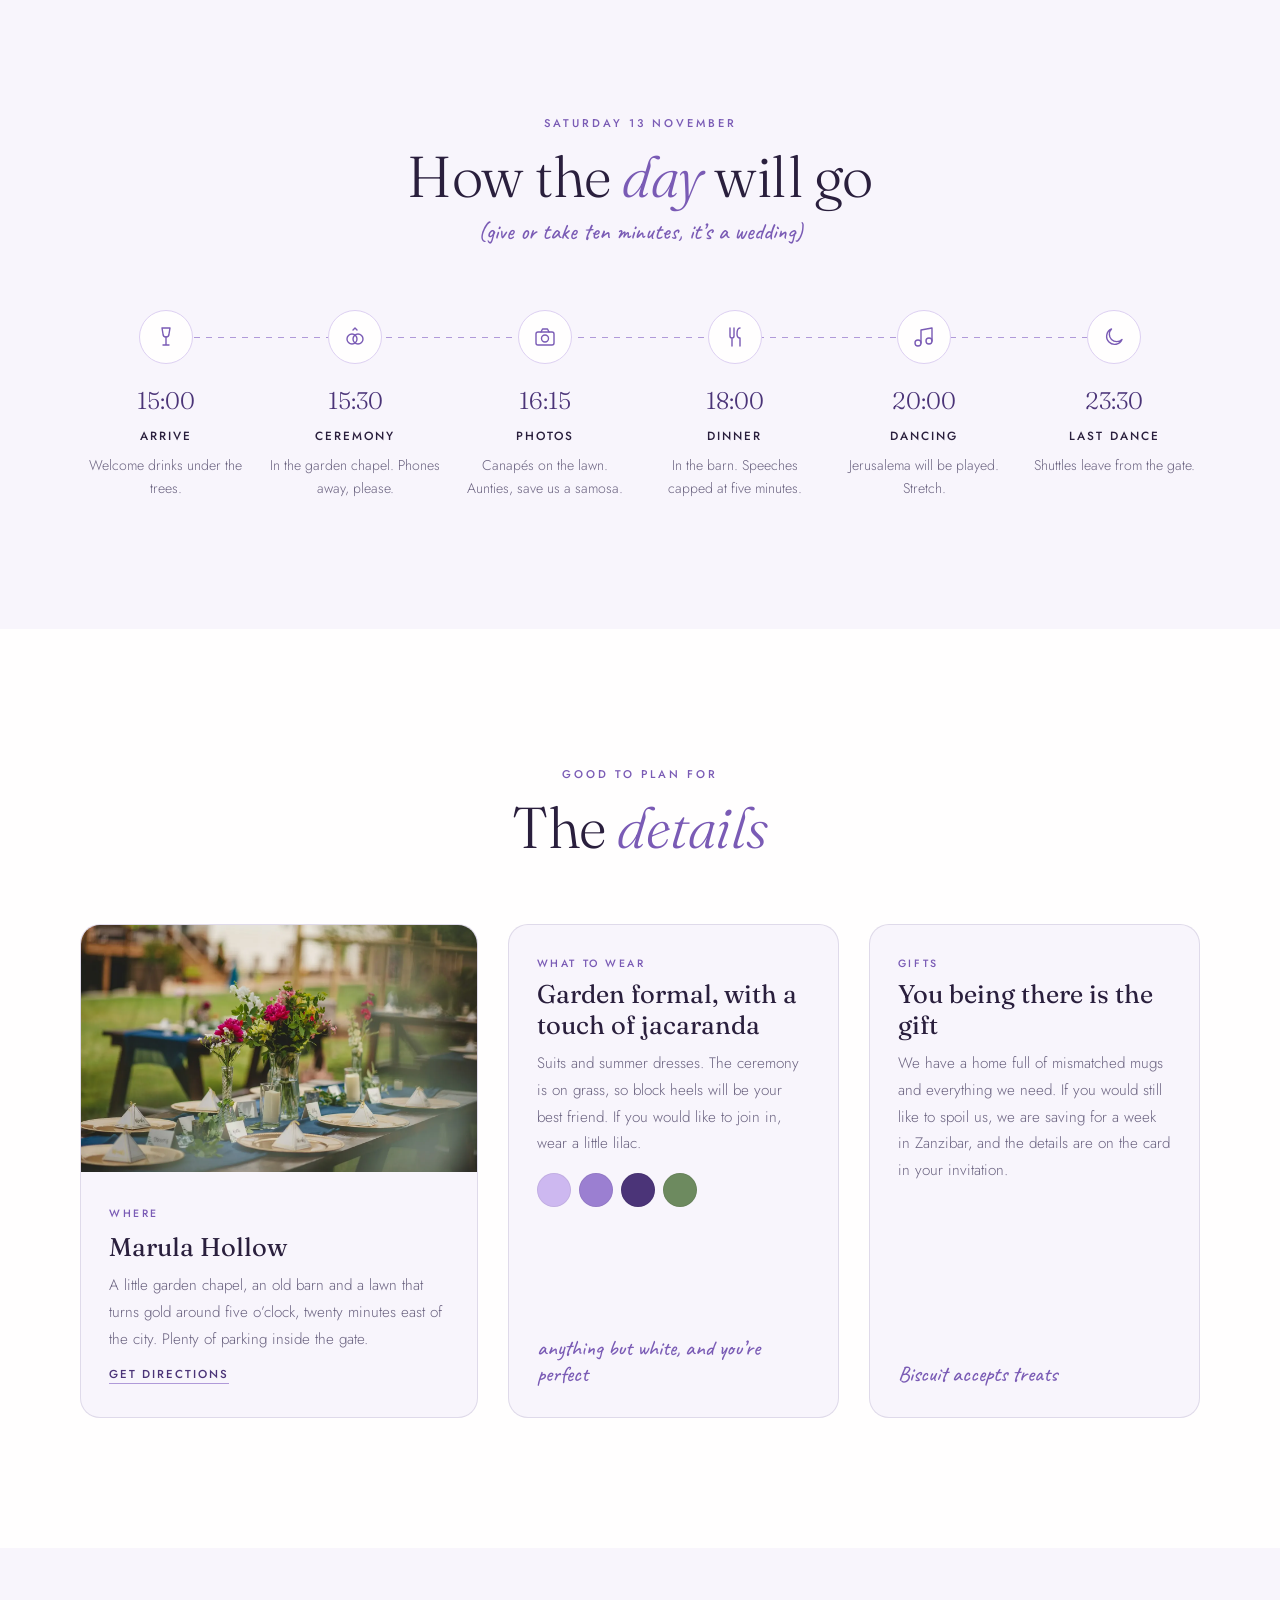
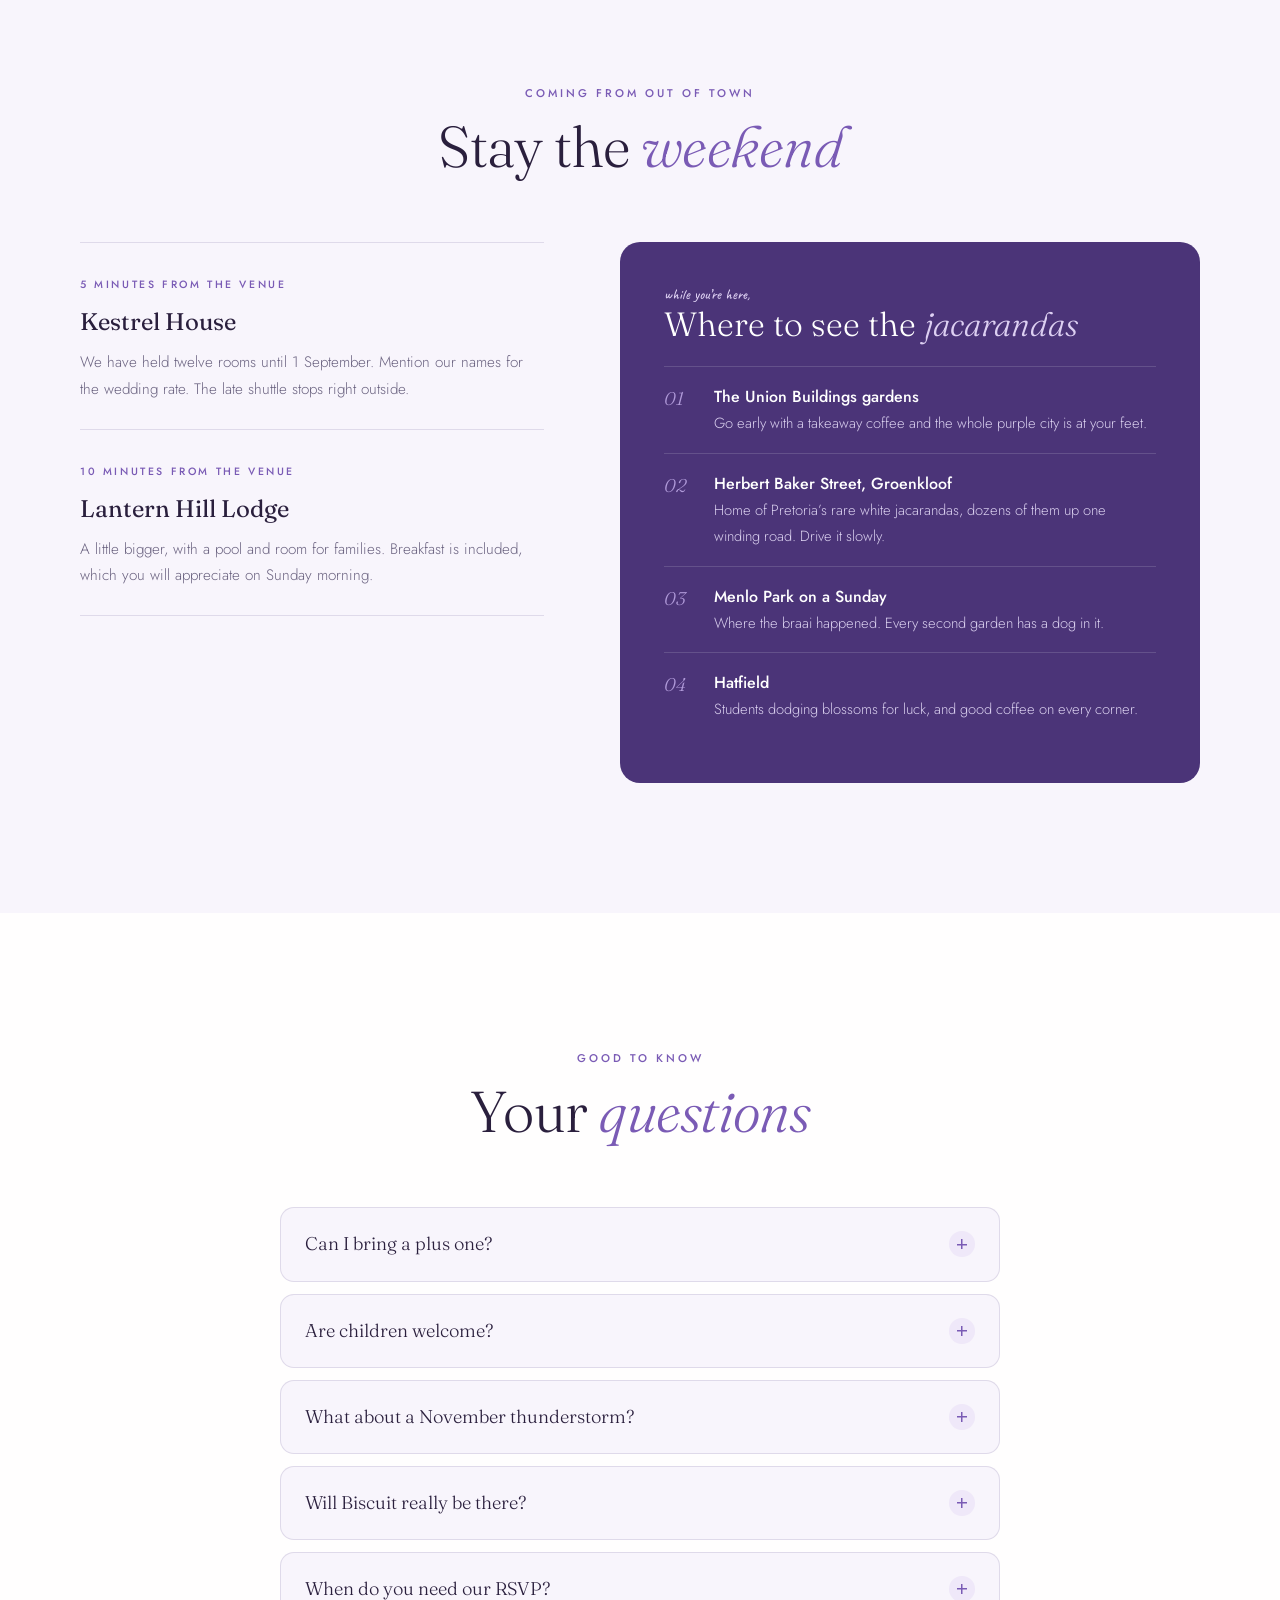
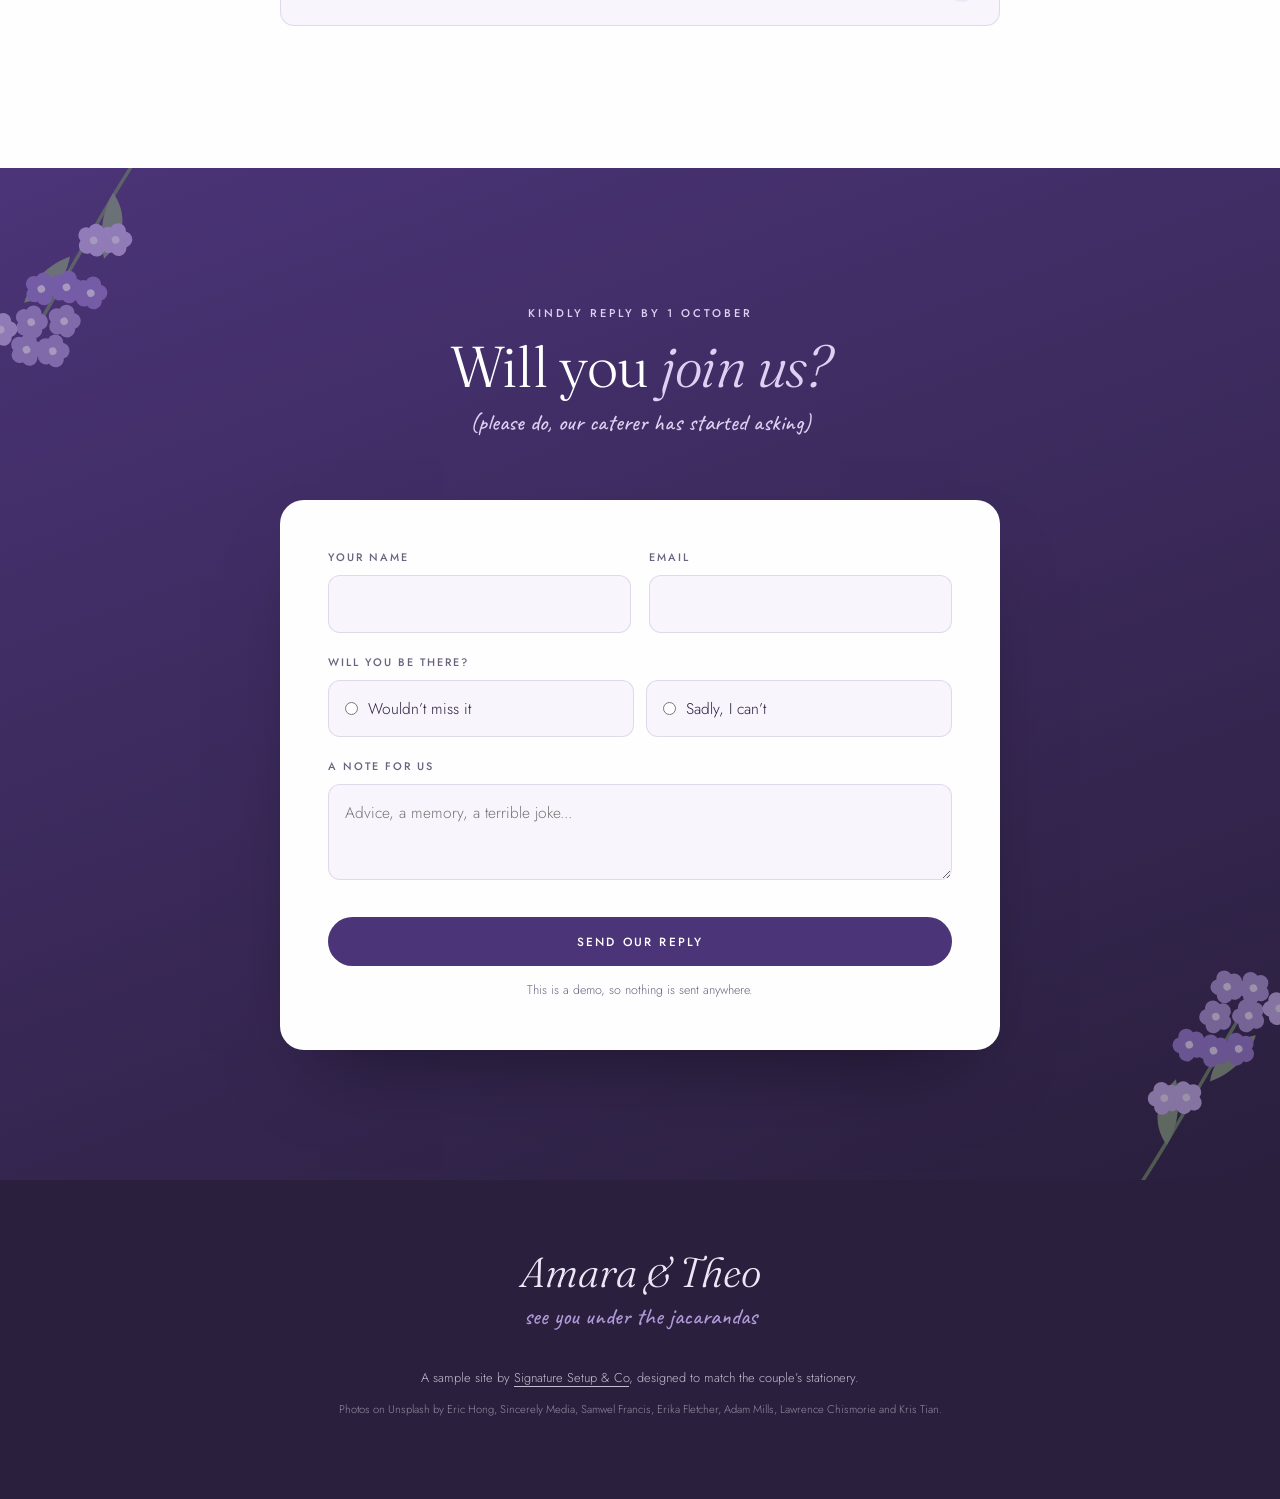
==== commit 32de161c: "Sharpen the demo hero on desktop Wider screens get 1600px and 2400px landscape crops of the full-siz" ====
--- a/demo/index.html
+++ b/demo/index.html
@@ -233,6 +233,8 @@
             object-position: center 70%;
         }
 
+        @media (min-width: 761px) { .hero-bg { object-position: center; } }
+
         .hero::after {
             content: "";
             position: absolute;
@@ -866,7 +868,12 @@
 <main>
 
 <header class="hero" id="top">
-    <img class="hero-bg" src="img/jacaranda-sky.webp" alt="" width="1100" height="1650" fetchpriority="high">
+    <!-- Landscape crops for wider screens; the portrait original would be
+         upscaled and blurred there. Phones keep the portrait. -->
+    <picture>
+        <source media="(min-width: 761px)" srcset="img/jacaranda-sky-1600.webp 1600w, img/jacaranda-sky-2400.webp 2400w" sizes="100vw">
+        <img class="hero-bg" src="img/jacaranda-sky.webp" alt="" width="1200" height="1800" fetchpriority="high">
+    </picture>
     <div class="petals" aria-hidden="true">
         <span style="left:6%;animation-duration:13s;animation-delay:-2s"></span>
         <span style="left:15%;animation-duration:17s;animation-delay:-9s;transform:scale(.8)"></span>
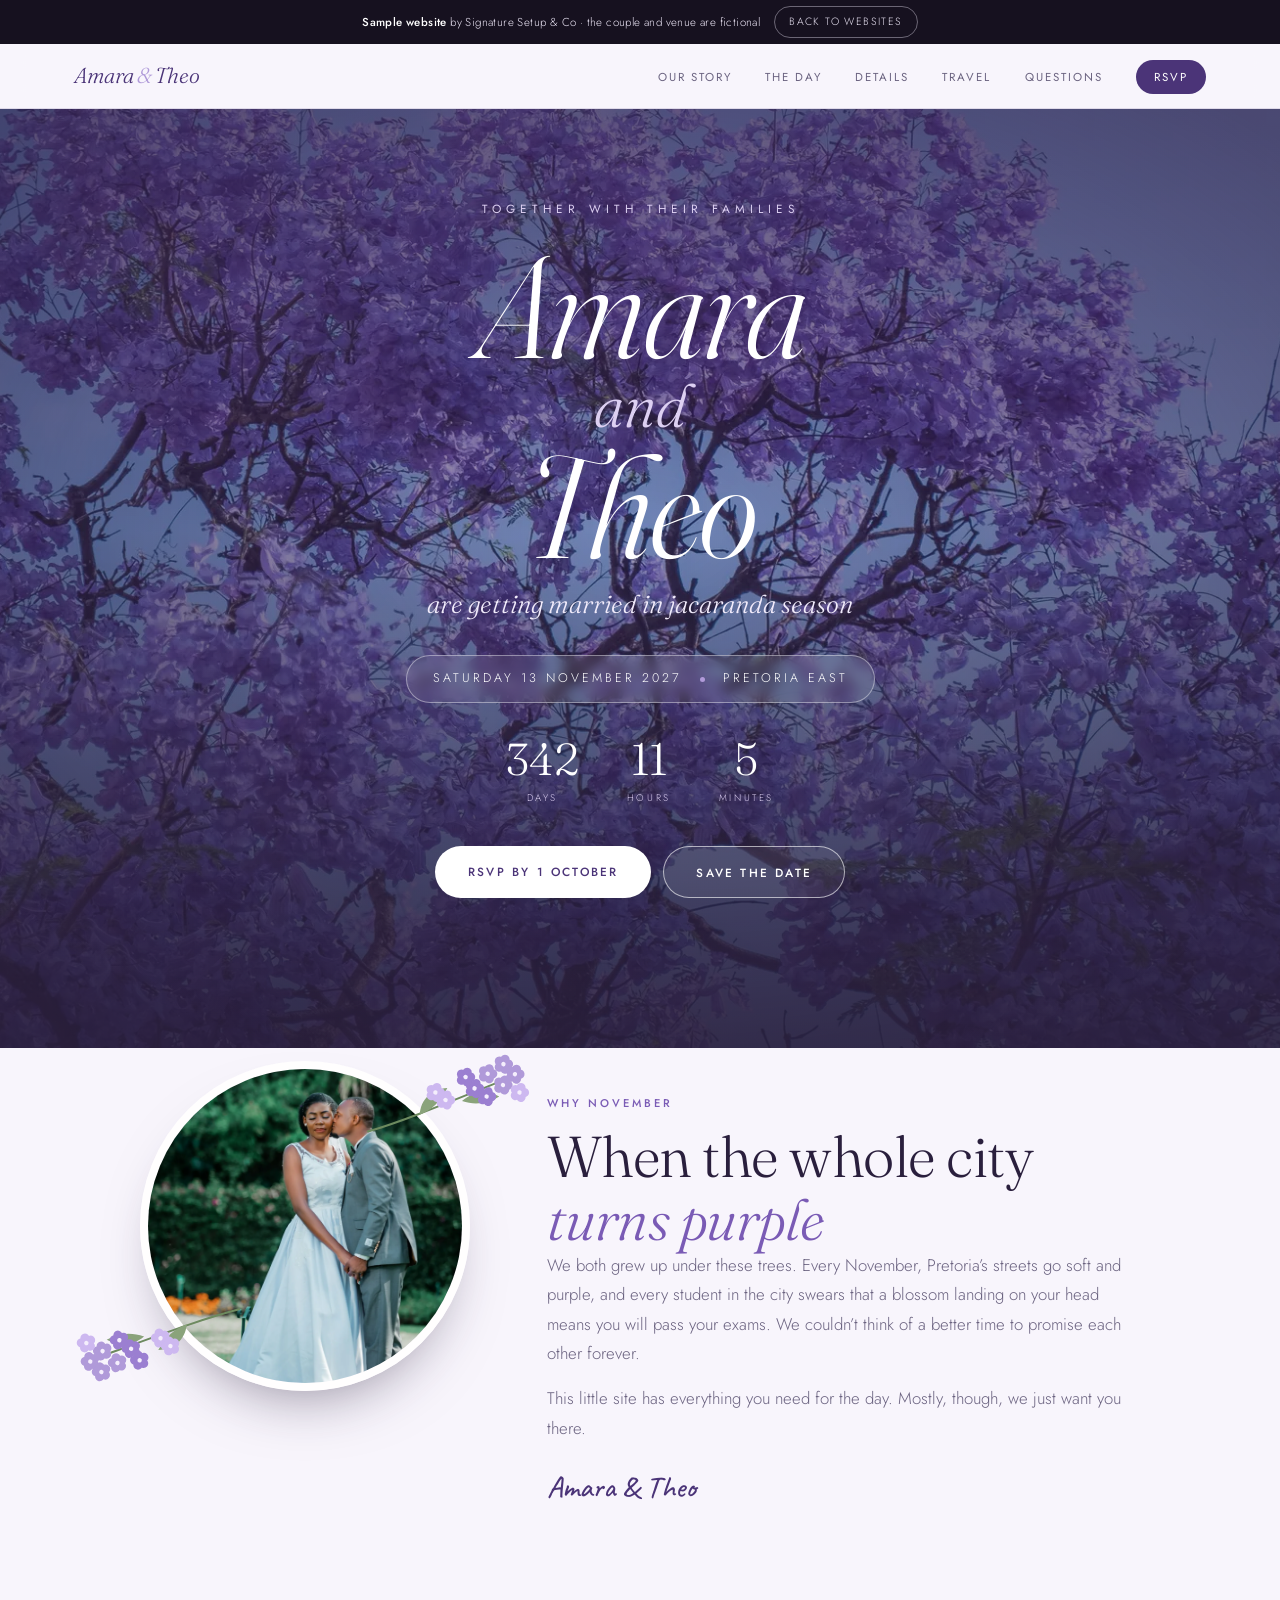
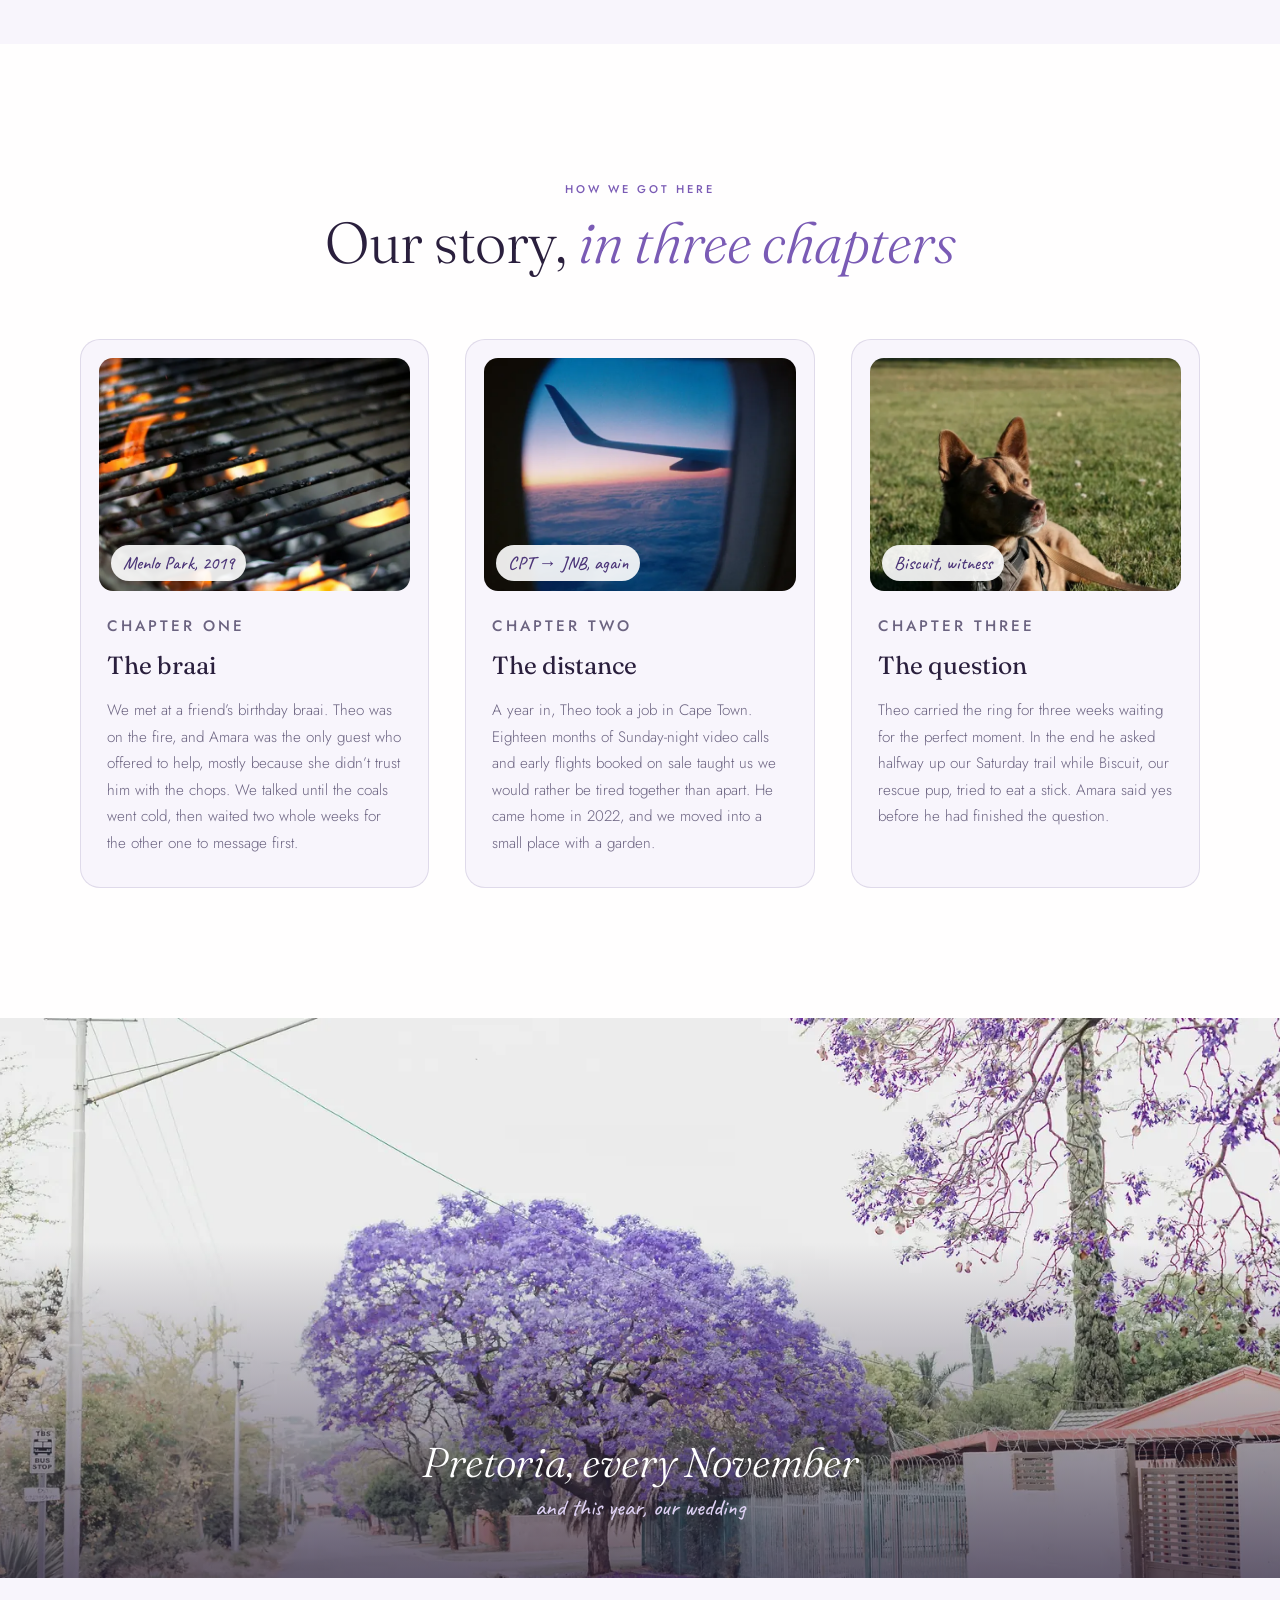
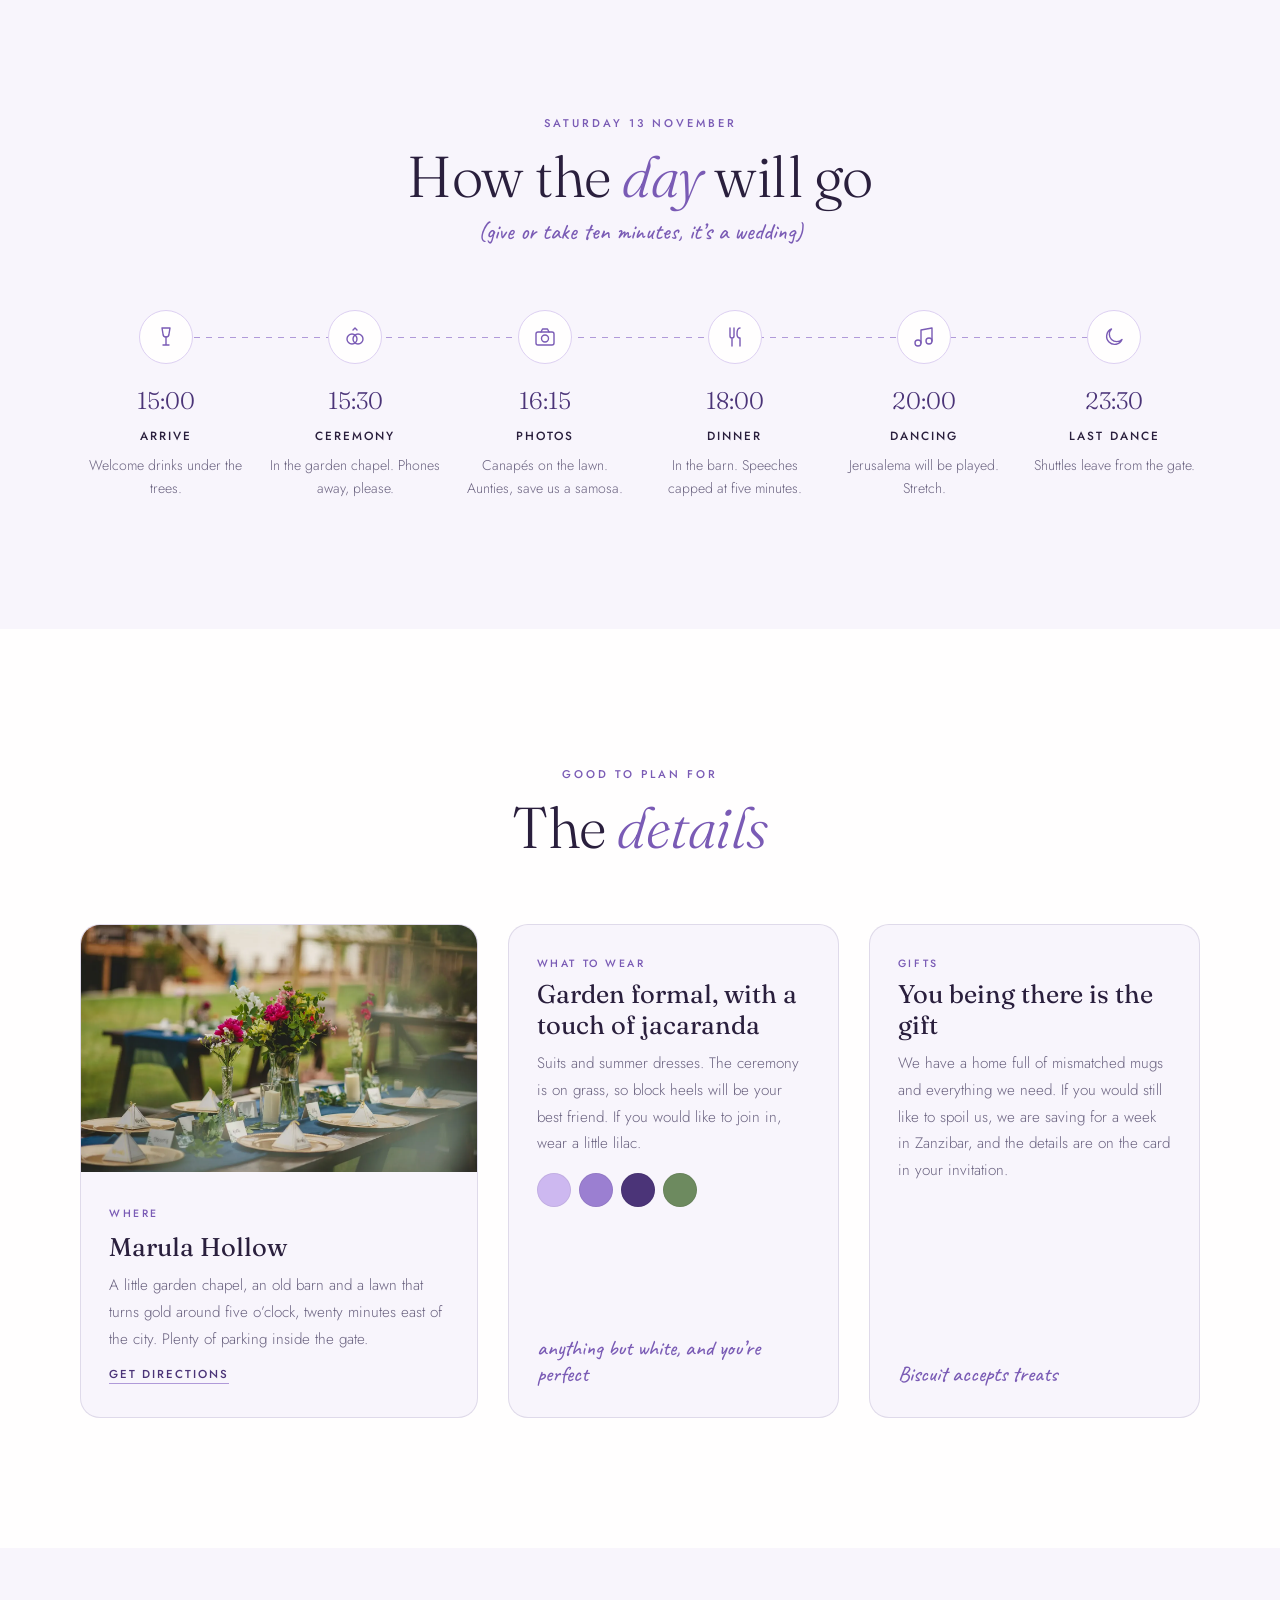
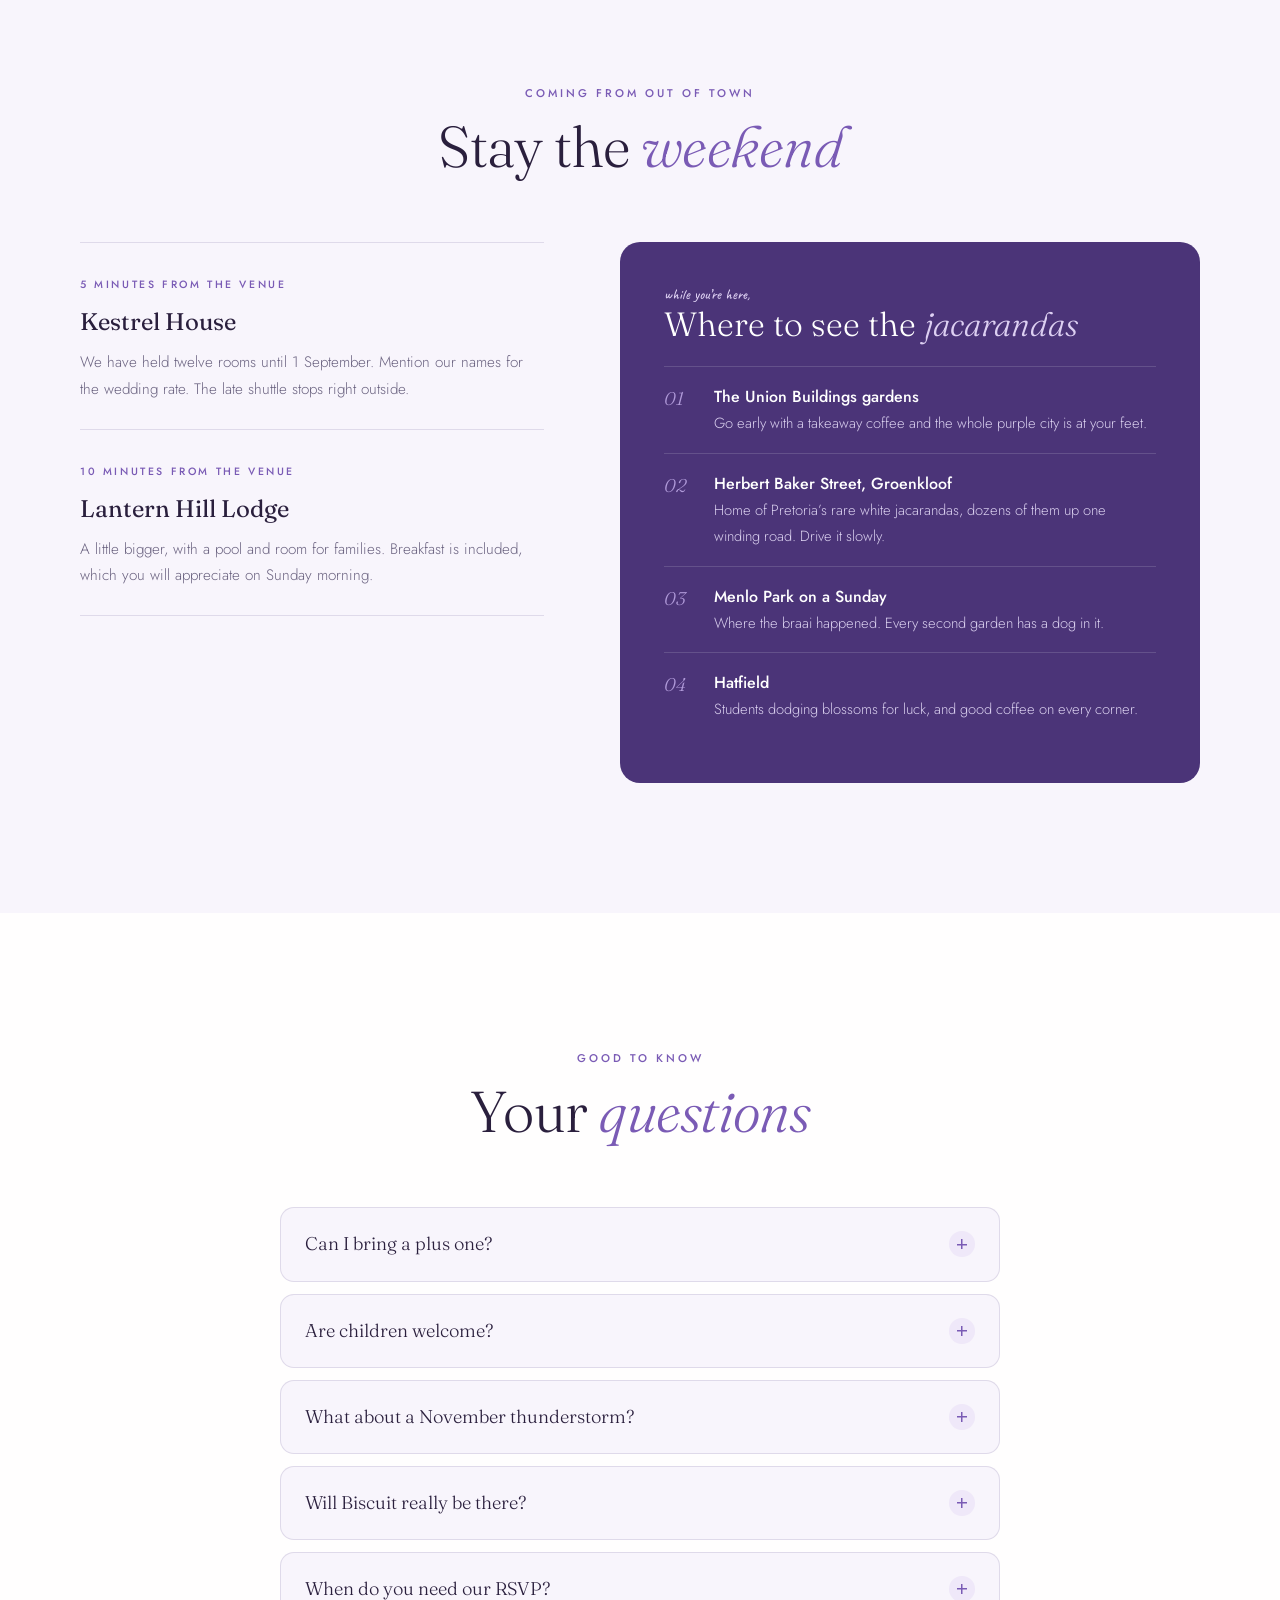
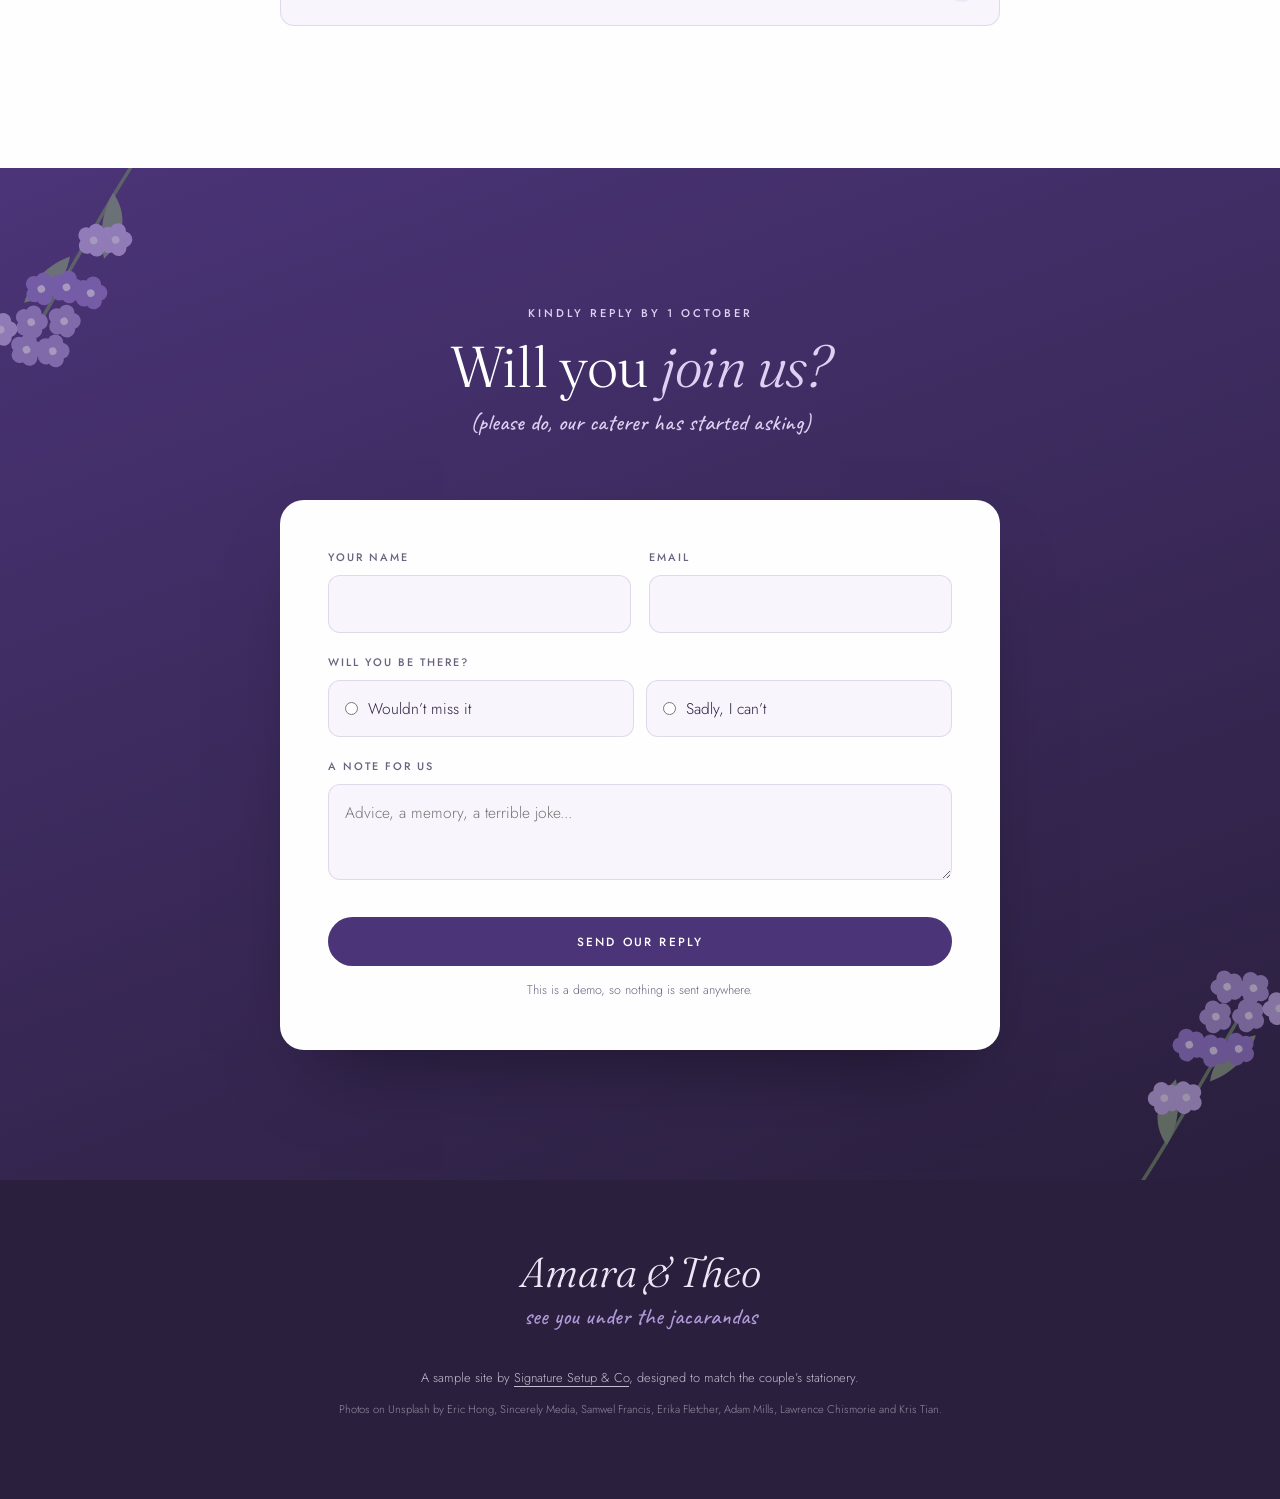
==== commit c16dd528: "Sharpen the demo's jacaranda street band Wider screens get 1600px and 2400px wide crops of the full-" ====
--- a/demo/index.html
+++ b/demo/index.html
@@ -507,6 +507,8 @@
         }
 
         .band img { width: 100%; height: 100%; object-fit: cover; object-position: center 40%; }
+        .band picture { display: contents; }
+        @media (min-width: 761px) { .band img { object-position: center; } }
 
         .band::after {
             content: "";
@@ -977,7 +979,10 @@
 
 <!-- JACARANDA BAND -->
 <section class="band" aria-label="Jacaranda season in Pretoria">
-    <img src="img/jacaranda-street.webp" alt="A Pretoria street lined with jacaranda trees in full purple bloom" width="1600" height="1067" loading="lazy" decoding="async">
+    <picture>
+        <source media="(min-width: 761px)" srcset="img/jacaranda-street-1600.webp 1600w, img/jacaranda-street-2400.webp 2400w" sizes="100vw">
+        <img src="img/jacaranda-street.webp" alt="A Pretoria street lined with jacaranda trees in full purple bloom" width="1200" height="800" loading="lazy" decoding="async">
+    </picture>
     <div class="band-caption">
         <p>Pretoria, every November</p>
         <p class="hand">and this year, our wedding</p>
